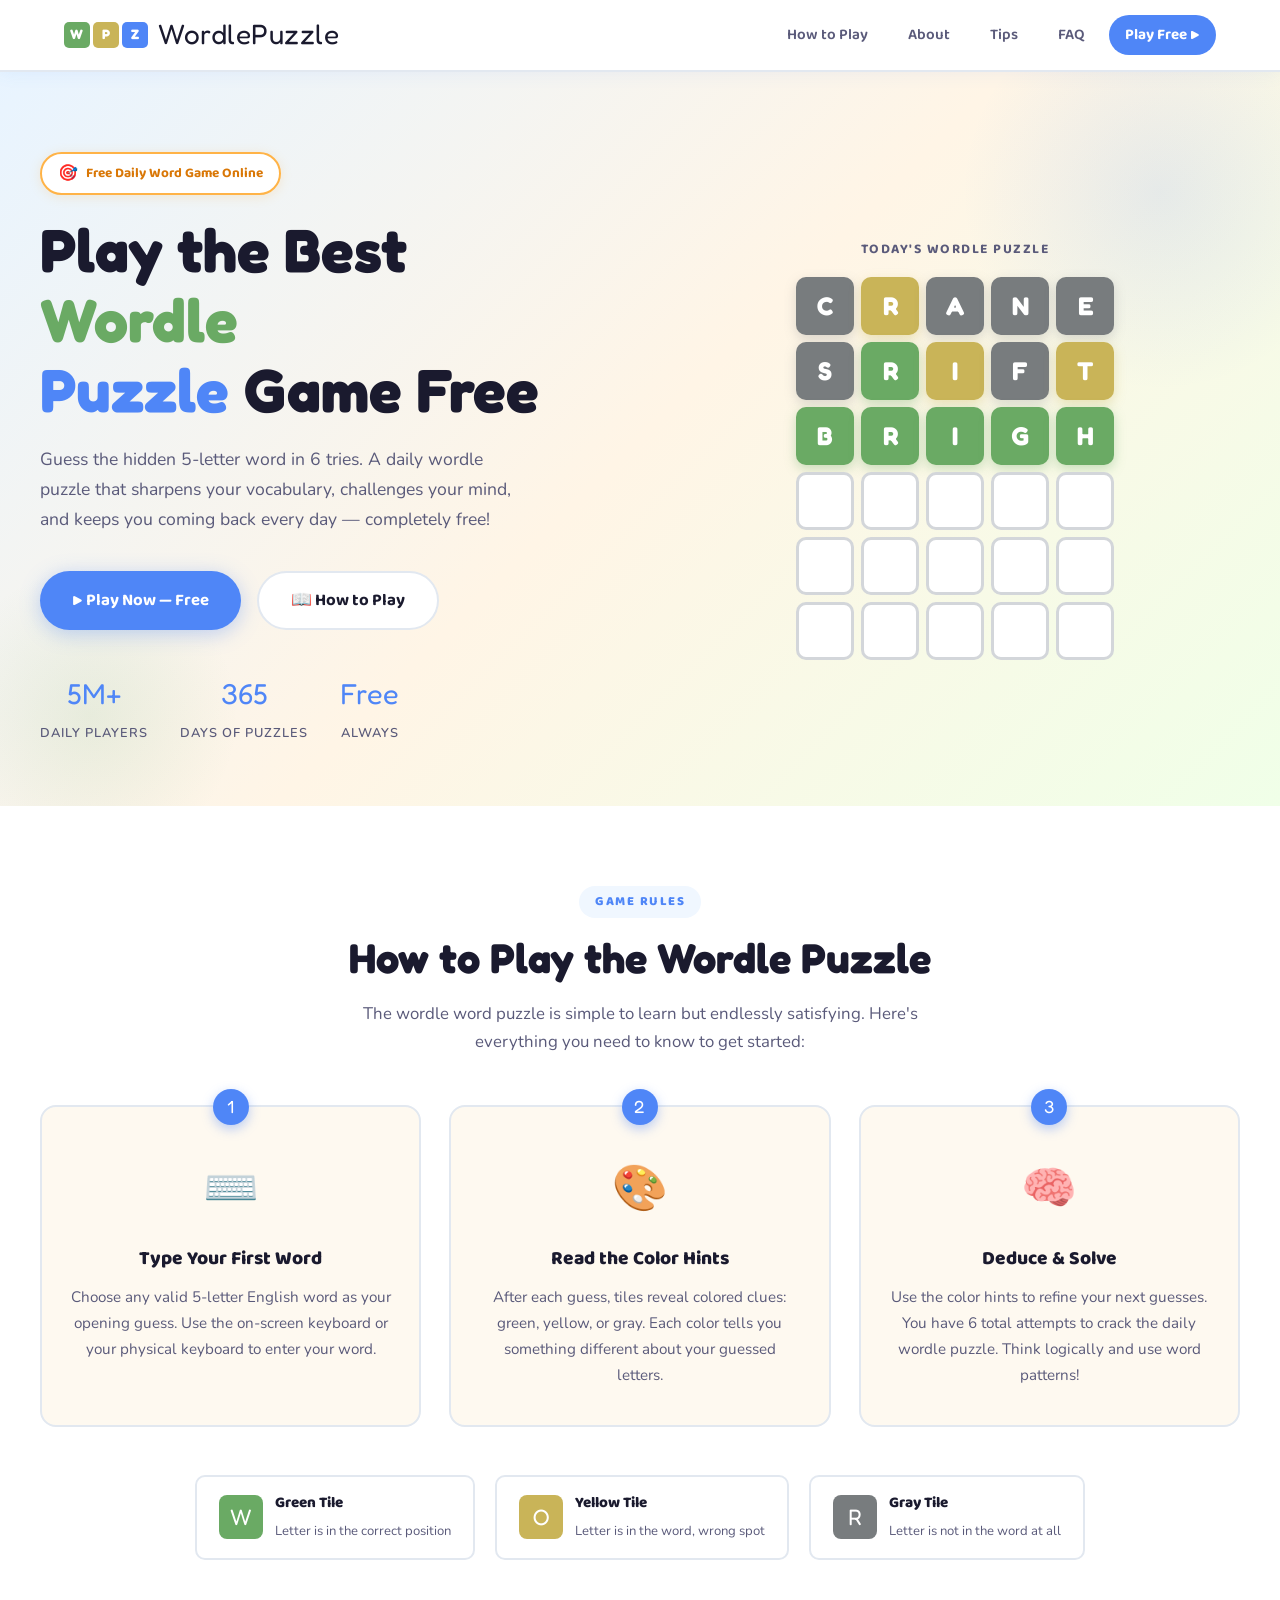
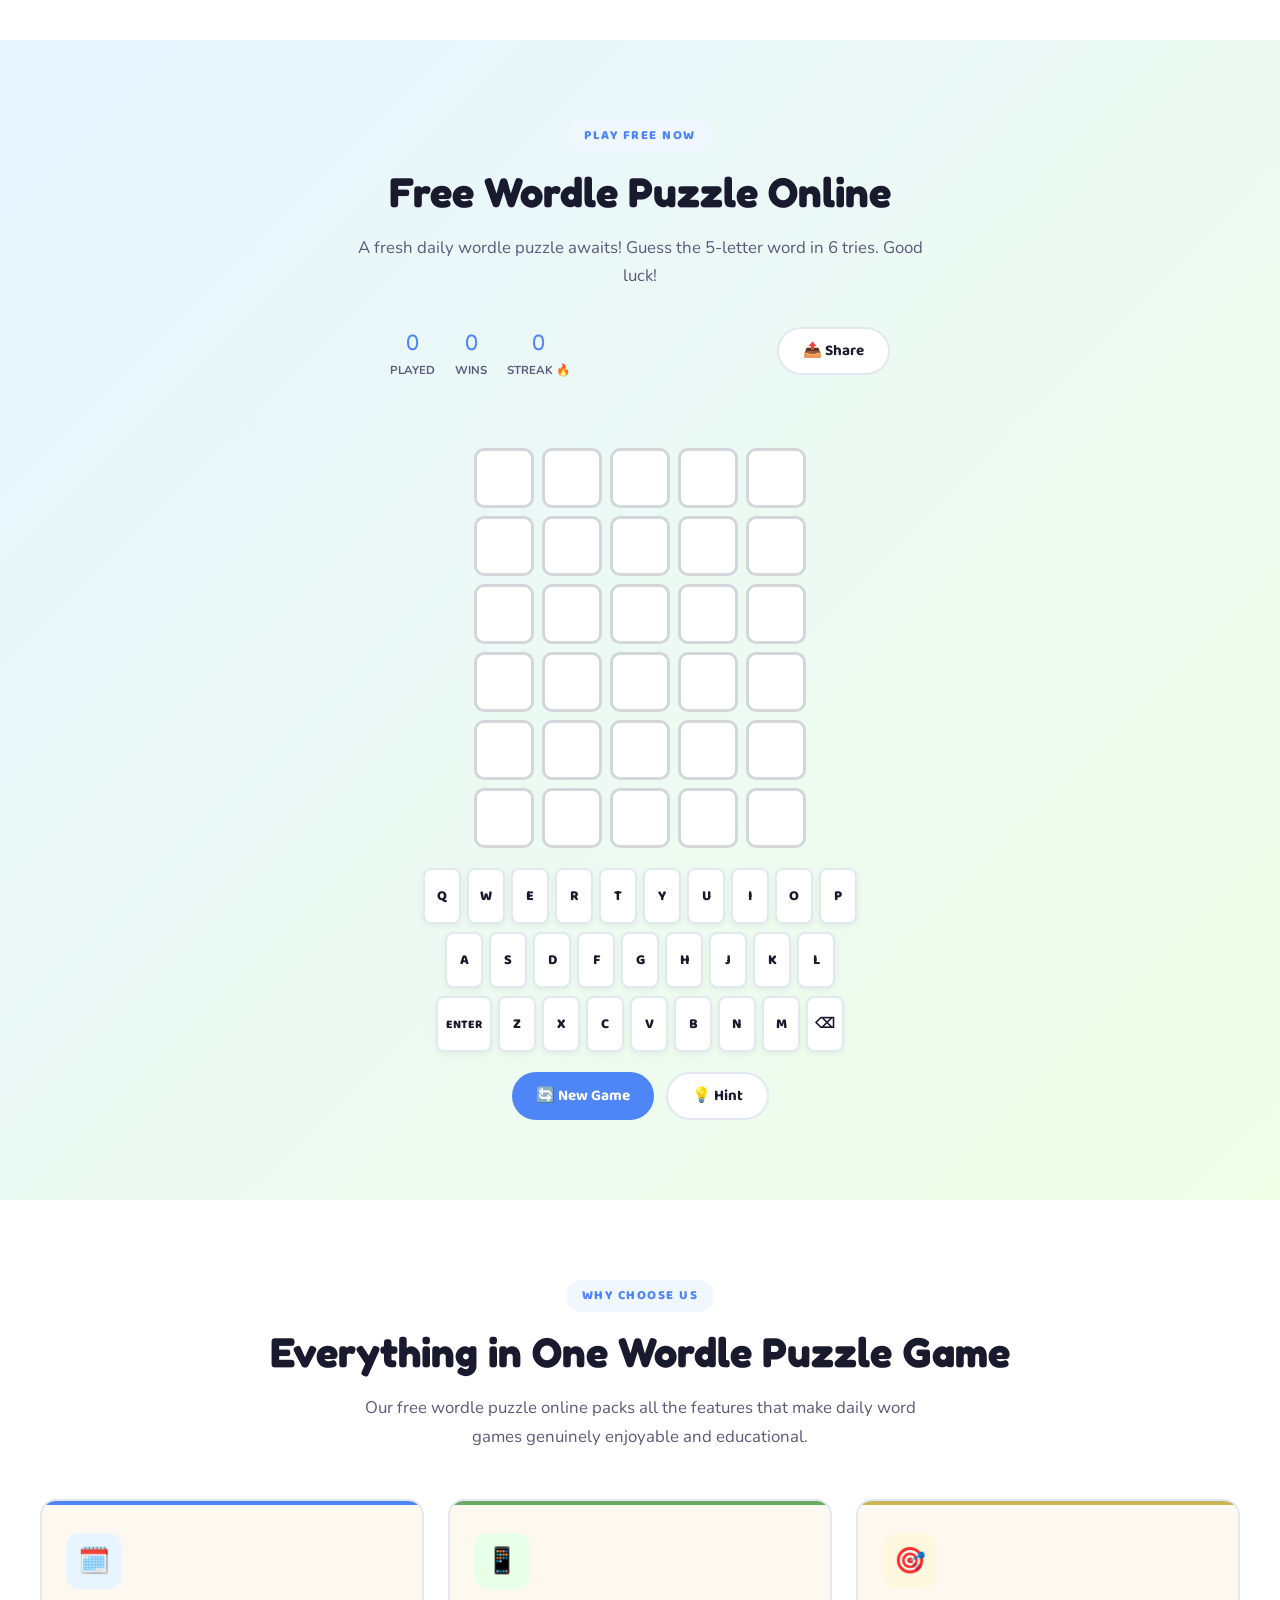
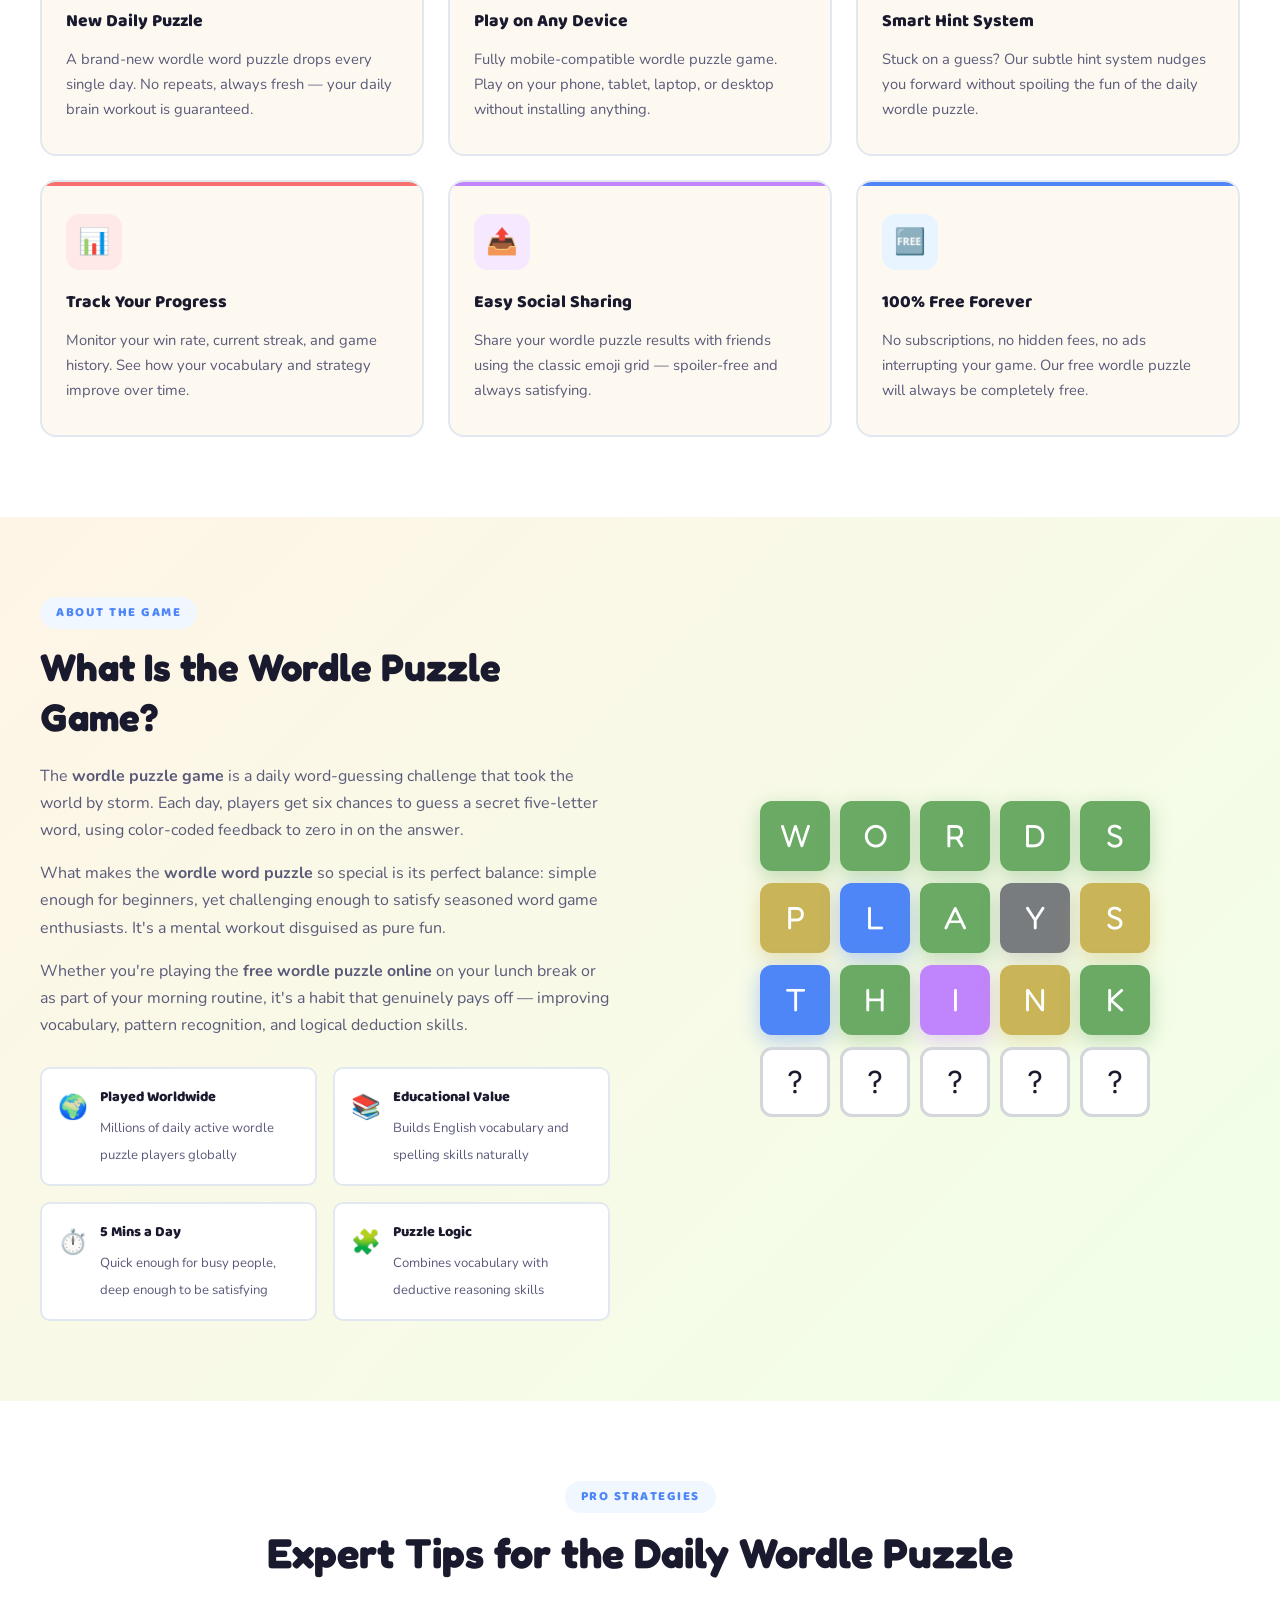
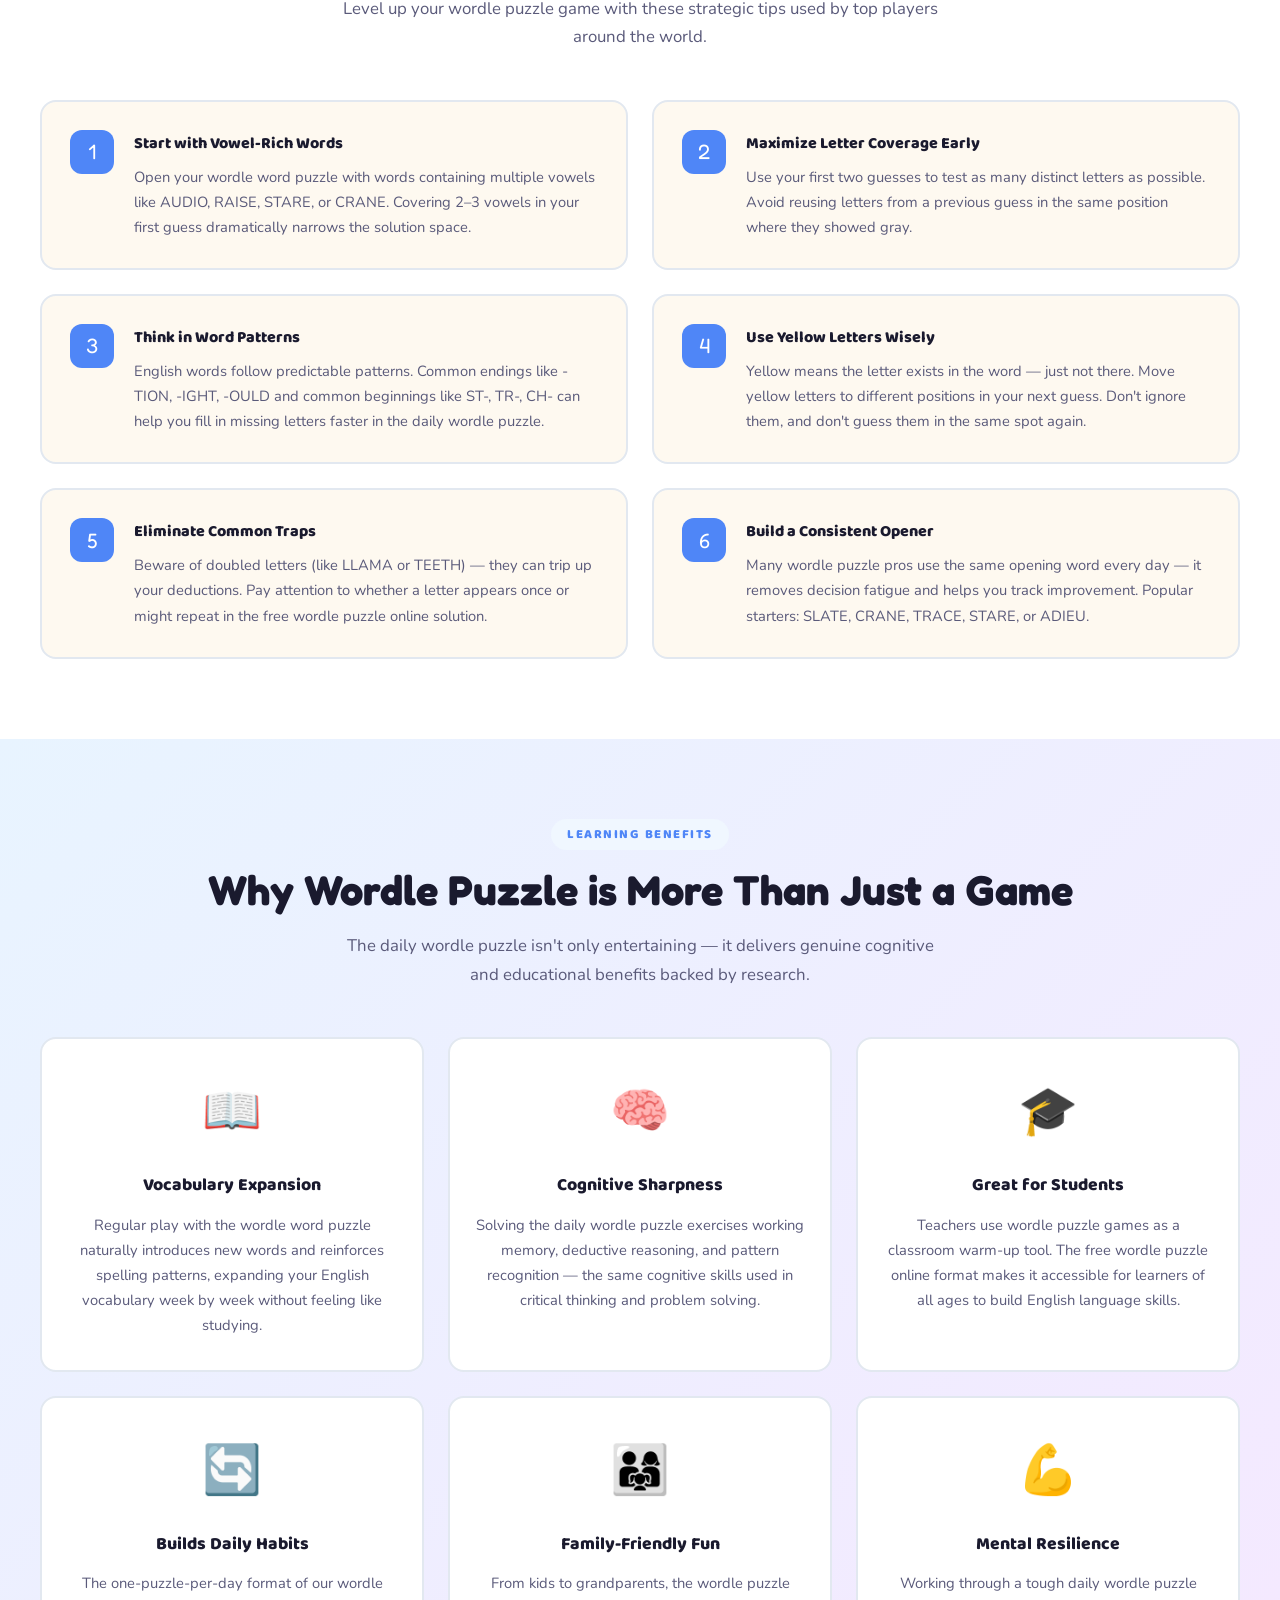
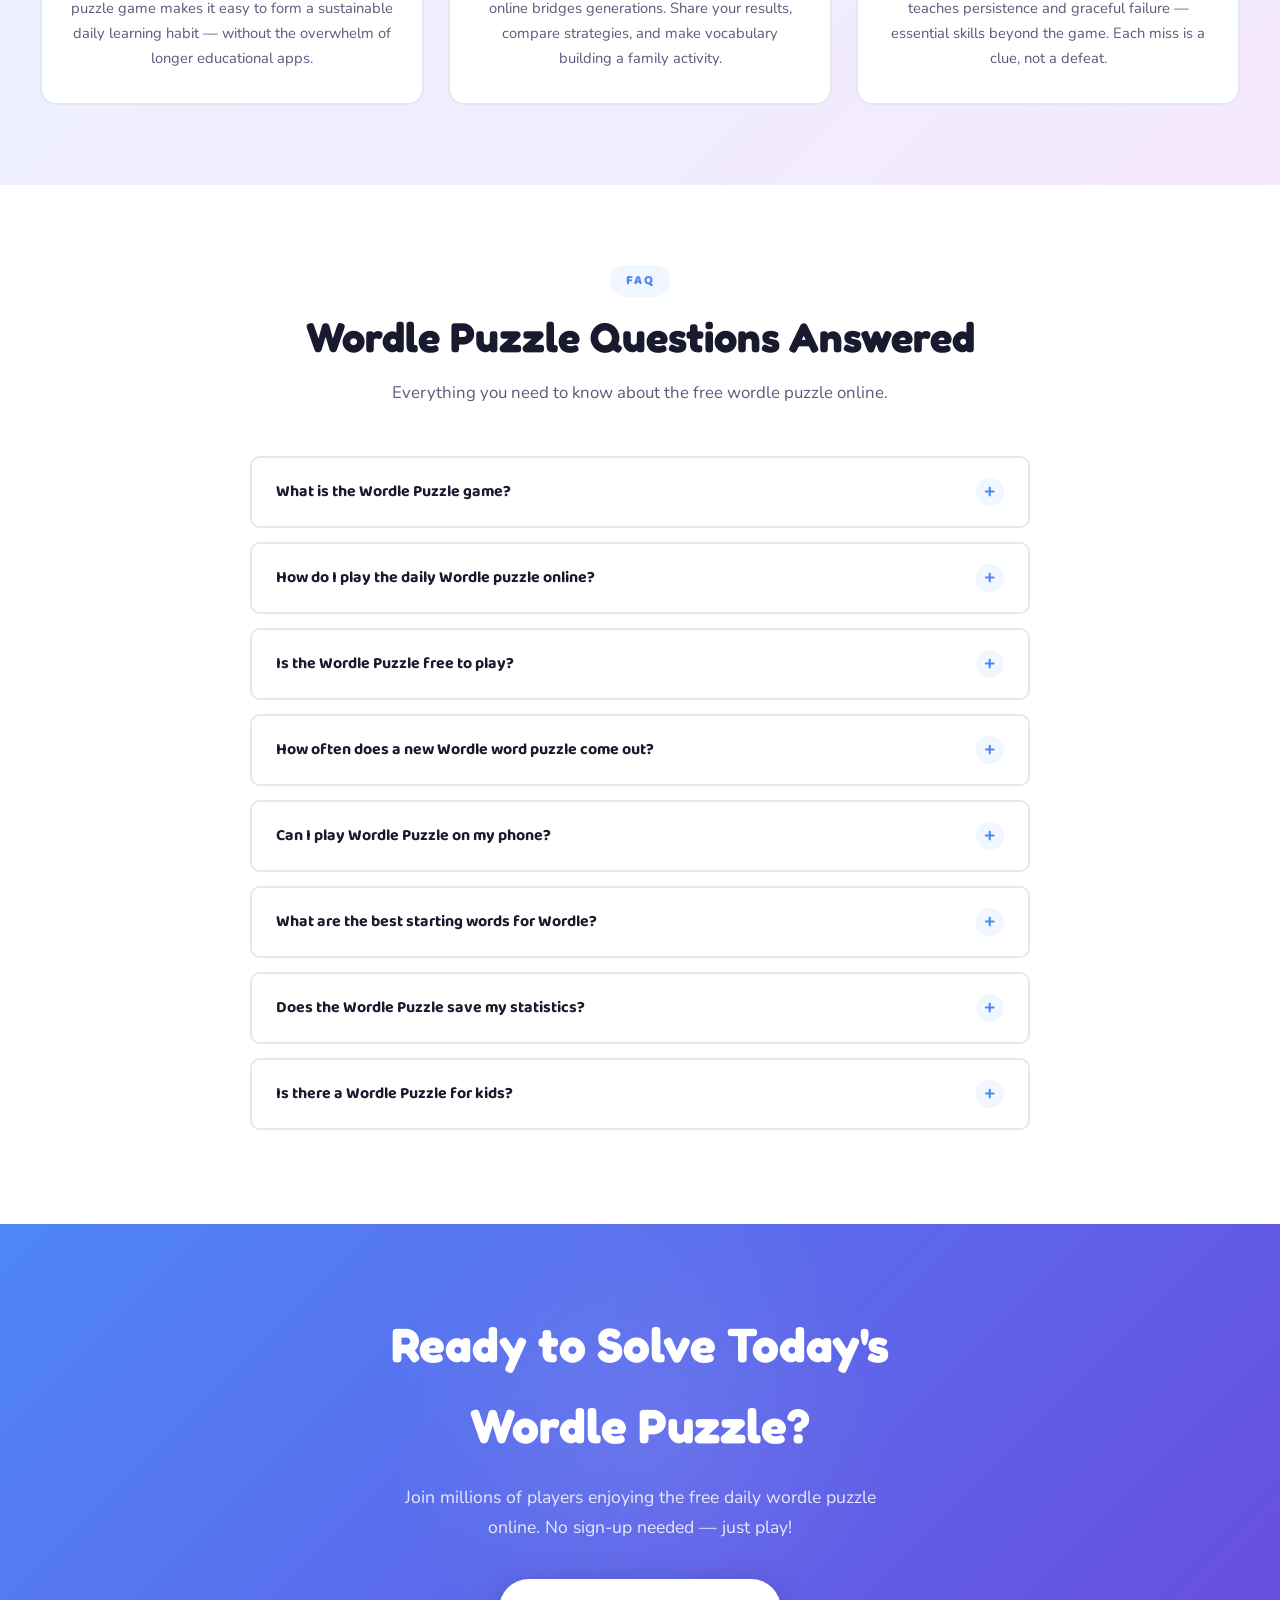
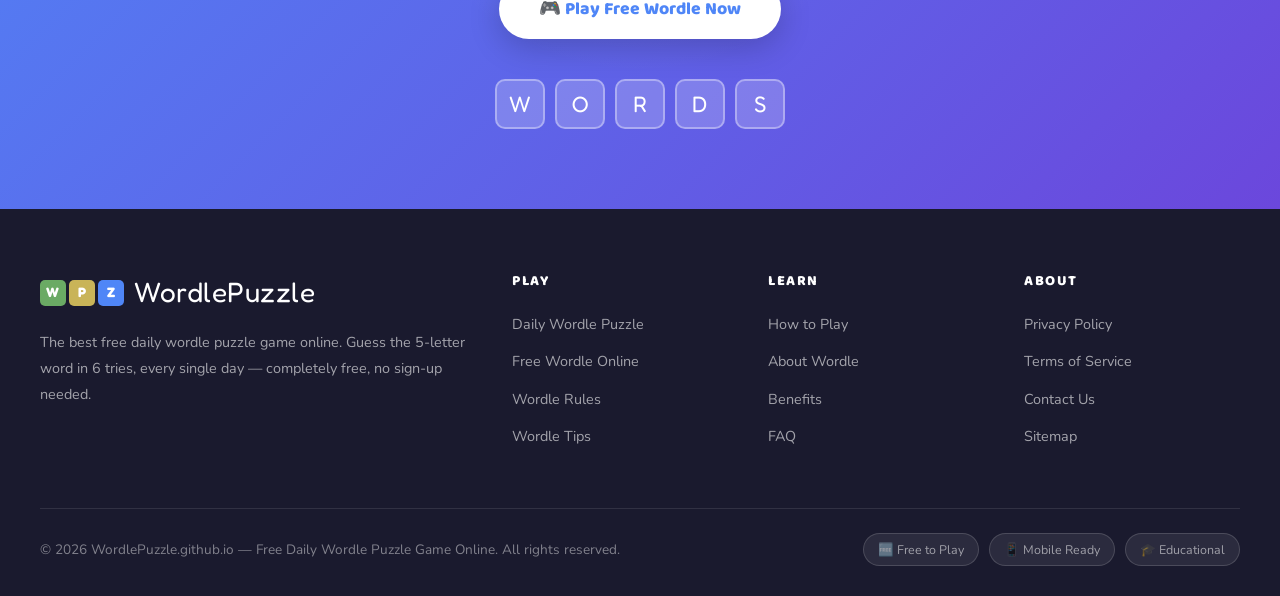
==== index.html @ 222fca56 "Update index.html" ====
<!DOCTYPE html>
<html lang="en">
<head>
  <meta charset="UTF-8" />
  <meta name="viewport" content="width=device-width, initial-scale=1.0" />
  <title>Wordle Puzzle – Free Daily Word Puzzle Game Online</title>
  <meta name="description" content="Play the best free Wordle puzzle online! Guess the 5-letter word in 6 tries. A daily word puzzle game for everyone – fun, educational, and totally free." />
  <meta name="keywords" content="wordle puzzle game, wordle word puzzle, daily wordle puzzle, free wordle puzzle, wordle puzzle online" />
  <meta name="robots" content="index, follow" />
  <meta name="author" content="WordlePuzzle" />
  <link rel="canonical" href="https://wordlepuzzle.github.io/" />

  <!-- Open Graph -->
  <meta property="og:type" content="website" />
  <meta property="og:title" content="Wordle Puzzle – Free Daily Word Puzzle Game Online" />
  <meta property="og:description" content="Play free Wordle puzzle online. Guess the 5-letter word in 6 tries every day!" />
  <meta property="og:url" content="https://wordlepuzzle.github.io/" />
  <meta property="og:site_name" content="WordlePuzzle" />

  <!-- Twitter Card -->
  <meta name="twitter:card" content="summary_large_image" />
  <meta name="twitter:title" content="Wordle Puzzle – Free Daily Word Puzzle Game" />
  <meta name="twitter:description" content="Play the free daily Wordle word puzzle online. Fun, educational, and addictive!" />

  <!-- Schema Markup -->
  <script type="application/ld+json">
  {
    "@context": "https://schema.org",
    "@graph": [
      {
        "@type": "WebSite",
        "@id": "https://wordlepuzzle.github.io/#website",
        "url": "https://wordlepuzzle.github.io/",
        "name": "WordlePuzzle",
        "description": "Free daily Wordle word puzzle game online",
        "potentialAction": {
          "@type": "SearchAction",
          "target": "https://wordlepuzzle.github.io/?s={search_term_string}",
          "query-input": "required name=search_term_string"
        }
      },
      {
        "@type": "Game",
        "@id": "https://wordlepuzzle.github.io/#game",
        "name": "Wordle Puzzle",
        "description": "A free daily word-guessing puzzle game. Guess the 5-letter word in 6 attempts.",
        "url": "https://wordlepuzzle.github.io/",
        "genre": ["Word Game", "Puzzle", "Educational"],
        "playMode": "SinglePlayer",
        "applicationCategory": "Game",
        "operatingSystem": "Any",
        "offers": {
          "@type": "Offer",
          "price": "0",
          "priceCurrency": "USD"
        }
      },
      {
        "@type": "FAQPage",
        "@id": "https://wordlepuzzle.github.io/#faq",
        "mainEntity": [
          {
            "@type": "Question",
            "name": "What is Wordle Puzzle?",
            "acceptedAnswer": {
              "@type": "Answer",
              "text": "Wordle Puzzle is a free daily word game where you guess a 5-letter word in 6 tries, with color-coded hints after each guess."
            }
          },
          {
            "@type": "Question",
            "name": "How do I play Wordle Puzzle?",
            "acceptedAnswer": {
              "@type": "Answer",
              "text": "Type a 5-letter word and press Enter. Green means correct letter and position, yellow means correct letter wrong position, gray means the letter is not in the word."
            }
          },
          {
            "@type": "Question",
            "name": "Is Wordle Puzzle free?",
            "acceptedAnswer": {
              "@type": "Answer",
              "text": "Yes, Wordle Puzzle is completely free to play online, with no downloads or sign-ups required."
            }
          }
        ]
      }
    ]
  }
  </script>

  <!-- Google Fonts -->
  <link rel="preconnect" href="https://fonts.googleapis.com" />
  <link rel="preconnect" href="https://fonts.gstatic.com" crossorigin />
  <link href="https://fonts.googleapis.com/css2?family=Fredoka+One&family=Nunito:wght@400;500;600;700;800&family=Baloo+2:wght@400;600;800&display=swap" rel="stylesheet" />

  <style>
    /* ===== CSS VARIABLES ===== */
    :root {
      --green: #6aaa64;
      --yellow: #c9b458;
      --gray: #787c7e;
      --light-gray: #d3d6da;
      --bg: #fef9f0;
      --surface: #ffffff;
      --surface2: #f0f7ff;
      --surface3: #fff5e6;
      --text: #1a1a2e;
      --text-muted: #5a5a7a;
      --accent1: #4f86f7;
      --accent2: #f76f6f;
      --accent3: #ffb347;
      --accent4: #6aaa64;
      --accent5: #c084fc;
      --border: #e2e8f0;
      --shadow: 0 4px 24px rgba(79,134,247,0.10);
      --shadow-lg: 0 8px 40px rgba(79,134,247,0.15);
      --radius: 16px;
      --radius-sm: 10px;
      --font-display: 'Fredoka One', cursive;
      --font-heading: 'Baloo 2', cursive;
      --font-body: 'Nunito', sans-serif;
    }

    /* ===== RESET ===== */
    *, *::before, *::after { box-sizing: border-box; margin: 0; padding: 0; }
    html { scroll-behavior: smooth; }
    body {
      font-family: var(--font-body);
      background: var(--bg);
      color: var(--text);
      line-height: 1.7;
      overflow-x: hidden;
    }
    img { max-width: 100%; display: block; }
    a { color: inherit; text-decoration: none; }
    ul { list-style: none; }

    /* ===== SCROLLBAR ===== */
    ::-webkit-scrollbar { width: 7px; }
    ::-webkit-scrollbar-track { background: #f0f7ff; }
    ::-webkit-scrollbar-thumb { background: var(--accent1); border-radius: 10px; }

    /* ===== HEADER COMPONENT ===== */
    #site-header {
      position: sticky;
      top: 0;
      z-index: 1000;
      background: rgba(255,255,255,0.95);
      backdrop-filter: blur(12px);
      border-bottom: 2px solid var(--border);
      box-shadow: 0 2px 16px rgba(79,134,247,0.08);
    }
    .header-inner {
      max-width: 1200px;
      margin: 0 auto;
      padding: 0 24px;
      height: 70px;
      display: flex;
      align-items: center;
      justify-content: space-between;
    }
    .logo {
      display: flex;
      align-items: center;
      gap: 10px;
      font-family: var(--font-display);
      font-size: 1.75rem;
      color: var(--text);
      letter-spacing: 0.5px;
    }
    .logo-tiles {
      display: flex;
      gap: 3px;
    }
    .logo-tile {
      width: 26px; height: 26px;
      border-radius: 5px;
      display: flex;
      align-items: center;
      justify-content: center;
      font-family: var(--font-display);
      font-size: 0.85rem;
      color: white;
      font-weight: bold;
    }
    .lt-g { background: var(--green); }
    .lt-y { background: var(--yellow); }
    .lt-b { background: var(--accent1); }

    nav ul {
      display: flex;
      gap: 8px;
      align-items: center;
    }
    nav a {
      font-family: var(--font-heading);
      font-weight: 600;
      font-size: 0.95rem;
      color: var(--text-muted);
      padding: 8px 16px;
      border-radius: 30px;
      transition: all 0.2s;
    }
    nav a:hover { background: var(--surface2); color: var(--accent1); }
    .nav-cta {
      background: var(--accent1) !important;
      color: white !important;
      font-weight: 700 !important;
    }
    .nav-cta:hover { background: #3a6fd8 !important; transform: translateY(-1px); box-shadow: var(--shadow); }

    .hamburger {
      display: none;
      flex-direction: column;
      gap: 5px;
      cursor: pointer;
      padding: 5px;
      background: none;
      border: none;
    }
    .hamburger span {
      display: block; width: 26px; height: 3px;
      background: var(--text);
      border-radius: 3px;
      transition: all 0.3s;
    }

    /* ===== HERO SECTION ===== */
    #hero {
      background: linear-gradient(135deg, #e8f4ff 0%, #fff5e6 50%, #f0ffe8 100%);
      padding: 80px 24px 60px;
      position: relative;
      overflow: hidden;
    }
    #hero::before {
      content: '';
      position: absolute;
      top: -80px; right: -80px;
      width: 400px; height: 400px;
      background: radial-gradient(circle, rgba(79,134,247,0.12) 0%, transparent 70%);
      border-radius: 50%;
    }
    #hero::after {
      content: '';
      position: absolute;
      bottom: -60px; left: -60px;
      width: 300px; height: 300px;
      background: radial-gradient(circle, rgba(106,170,100,0.12) 0%, transparent 70%);
      border-radius: 50%;
    }
    .hero-inner {
      max-width: 1200px;
      margin: 0 auto;
      display: grid;
      grid-template-columns: 1fr 1fr;
      gap: 60px;
      align-items: center;
      position: relative;
      z-index: 1;
    }
    .hero-badge {
      display: inline-flex;
      align-items: center;
      gap: 8px;
      background: white;
      border: 2px solid var(--accent3);
      border-radius: 30px;
      padding: 6px 16px;
      font-family: var(--font-heading);
      font-size: 0.85rem;
      font-weight: 700;
      color: #d97706;
      margin-bottom: 20px;
      box-shadow: 0 2px 12px rgba(255,179,71,0.2);
    }
    .hero-badge::before { content: '🎯'; font-size: 1rem; }
    .hero-title {
      font-family: var(--font-display);
      font-size: clamp(2.4rem, 5vw, 3.8rem);
      line-height: 1.15;
      color: var(--text);
      margin-bottom: 20px;
    }
    .hero-title span.highlight-g { color: var(--green); }
    .hero-title span.highlight-b { color: var(--accent1); }
    .hero-desc {
      font-size: 1.1rem;
      color: var(--text-muted);
      margin-bottom: 36px;
      max-width: 480px;
    }
    .hero-btns {
      display: flex;
      gap: 16px;
      flex-wrap: wrap;
    }
    .btn-primary {
      background: var(--accent1);
      color: white;
      padding: 14px 32px;
      border-radius: 50px;
      font-family: var(--font-heading);
      font-weight: 700;
      font-size: 1.05rem;
      border: none;
      cursor: pointer;
      transition: all 0.25s;
      box-shadow: 0 4px 20px rgba(79,134,247,0.35);
      display: inline-flex;
      align-items: center;
      gap: 8px;
    }
    .btn-primary:hover { transform: translateY(-2px); box-shadow: 0 8px 28px rgba(79,134,247,0.45); background: #3a6fd8; }
    .btn-secondary {
      background: white;
      color: var(--text);
      padding: 14px 32px;
      border-radius: 50px;
      font-family: var(--font-heading);
      font-weight: 700;
      font-size: 1.05rem;
      border: 2px solid var(--border);
      cursor: pointer;
      transition: all 0.25s;
      display: inline-flex;
      align-items: center;
      gap: 8px;
    }
    .btn-secondary:hover { border-color: var(--accent1); color: var(--accent1); transform: translateY(-2px); }

    /* Wordle Preview Grid */
    .hero-game-preview {
      display: flex;
      flex-direction: column;
      align-items: center;
      gap: 8px;
    }
    .preview-label {
      font-family: var(--font-heading);
      font-size: 0.85rem;
      font-weight: 700;
      color: var(--text-muted);
      letter-spacing: 1.5px;
      text-transform: uppercase;
      margin-bottom: 8px;
    }
    .preview-grid {
      display: flex;
      flex-direction: column;
      gap: 7px;
    }
    .preview-row {
      display: flex;
      gap: 7px;
    }
    .preview-cell {
      width: 58px; height: 58px;
      border-radius: 10px;
      display: flex;
      align-items: center;
      justify-content: center;
      font-family: var(--font-display);
      font-size: 1.6rem;
      color: white;
      font-weight: bold;
      transition: transform 0.3s;
    }
    .preview-cell:hover { transform: scale(1.08); }
    .pc-green { background: var(--green); box-shadow: 0 4px 12px rgba(106,170,100,0.35); }
    .pc-yellow { background: var(--yellow); box-shadow: 0 4px 12px rgba(201,180,88,0.35); }
    .pc-gray { background: var(--gray); box-shadow: 0 4px 12px rgba(120,124,126,0.25); }
    .pc-empty { background: white; border: 3px solid var(--light-gray); color: var(--text); }
    .pc-blue { background: var(--accent1); box-shadow: 0 4px 12px rgba(79,134,247,0.35); }

    /* Hero stats */
    .hero-stats {
      display: flex;
      gap: 32px;
      margin-top: 40px;
    }
    .stat-item { text-align: center; }
    .stat-num {
      font-family: var(--font-display);
      font-size: 1.8rem;
      color: var(--accent1);
      display: block;
    }
    .stat-label {
      font-size: 0.8rem;
      color: var(--text-muted);
      font-weight: 600;
      text-transform: uppercase;
      letter-spacing: 1px;
    }

    /* ===== SECTION COMMONS ===== */
    section { padding: 80px 24px; }
    .section-inner { max-width: 1200px; margin: 0 auto; }
    .section-tag {
      display: inline-block;
      background: var(--surface2);
      color: var(--accent1);
      border-radius: 30px;
      padding: 5px 16px;
      font-family: var(--font-heading);
      font-size: 0.8rem;
      font-weight: 800;
      text-transform: uppercase;
      letter-spacing: 1.5px;
      margin-bottom: 14px;
    }
    .section-title {
      font-family: var(--font-display);
      font-size: clamp(1.8rem, 3.5vw, 2.6rem);
      color: var(--text);
      margin-bottom: 16px;
      line-height: 1.25;
    }
    .section-desc {
      font-size: 1.05rem;
      color: var(--text-muted);
      max-width: 600px;
      margin-bottom: 48px;
    }
    .text-center { text-align: center; }
    .text-center .section-desc { margin-left: auto; margin-right: auto; }

    /* ===== HOW TO PLAY SECTION ===== */
    #how-to-play { background: var(--surface); }
    .steps-grid {
      display: grid;
      grid-template-columns: repeat(3, 1fr);
      gap: 28px;
      margin-top: 48px;
    }
    .step-card {
      background: var(--bg);
      border: 2px solid var(--border);
      border-radius: var(--radius);
      padding: 36px 28px;
      text-align: center;
      position: relative;
      transition: all 0.3s;
    }
    .step-card:hover {
      transform: translateY(-6px);
      border-color: var(--accent1);
      box-shadow: var(--shadow-lg);
    }
    .step-number {
      position: absolute;
      top: -18px;
      left: 50%;
      transform: translateX(-50%);
      width: 36px; height: 36px;
      background: var(--accent1);
      color: white;
      border-radius: 50%;
      font-family: var(--font-display);
      font-size: 1.1rem;
      display: flex;
      align-items: center;
      justify-content: center;
      box-shadow: 0 4px 12px rgba(79,134,247,0.4);
    }
    .step-icon { font-size: 2.8rem; margin-bottom: 16px; margin-top: 8px; }
    .step-title {
      font-family: var(--font-heading);
      font-size: 1.2rem;
      font-weight: 800;
      color: var(--text);
      margin-bottom: 10px;
    }
    .step-desc { font-size: 0.95rem; color: var(--text-muted); }

    /* Color legend */
    .color-legend {
      display: flex;
      gap: 20px;
      justify-content: center;
      flex-wrap: wrap;
      margin-top: 48px;
    }
    .legend-item {
      display: flex;
      align-items: center;
      gap: 12px;
      background: white;
      border: 2px solid var(--border);
      border-radius: var(--radius-sm);
      padding: 14px 22px;
      transition: transform 0.2s;
    }
    .legend-item:hover { transform: scale(1.03); }
    .legend-tile {
      width: 44px; height: 44px;
      border-radius: 8px;
      display: flex;
      align-items: center;
      justify-content: center;
      font-family: var(--font-display);
      font-size: 1.4rem;
      color: white;
    }
    .legend-text strong {
      display: block;
      font-family: var(--font-heading);
      font-weight: 800;
      font-size: 0.95rem;
      color: var(--text);
    }
    .legend-text span { font-size: 0.82rem; color: var(--text-muted); }

    /* ===== LIVE GAME SECTION ===== */
    #play-game {
      background: linear-gradient(135deg, #e8f4ff 0%, #f0ffe8 100%);
    }
    .game-container {
      max-width: 500px;
      margin: 0 auto;
    }
    .game-header {
      display: flex;
      justify-content: space-between;
      align-items: center;
      margin-bottom: 24px;
    }
    .game-info {
      display: flex;
      gap: 20px;
    }
    .game-stat {
      text-align: center;
    }
    .game-stat-num {
      font-family: var(--font-display);
      font-size: 1.4rem;
      color: var(--accent1);
    }
    .game-stat-label {
      font-size: 0.72rem;
      color: var(--text-muted);
      font-weight: 700;
      text-transform: uppercase;
    }
    .game-board {
      display: flex;
      flex-direction: column;
      gap: 8px;
      margin-bottom: 20px;
    }
    .game-row {
      display: flex;
      gap: 8px;
      justify-content: center;
    }
    .game-tile {
      width: 60px; height: 60px;
      border: 3px solid var(--light-gray);
      border-radius: 10px;
      display: flex;
      align-items: center;
      justify-content: center;
      font-family: var(--font-display);
      font-size: 1.7rem;
      color: var(--text);
      background: white;
      transition: all 0.15s;
      text-transform: uppercase;
    }
    .game-tile.filled { border-color: #aaa; animation: pop 0.1s ease; }
    .game-tile.correct { background: var(--green); border-color: var(--green); color: white; animation: flipIn 0.5s ease forwards; }
    .game-tile.present { background: var(--yellow); border-color: var(--yellow); color: white; animation: flipIn 0.5s ease forwards; }
    .game-tile.absent { background: var(--gray); border-color: var(--gray); color: white; animation: flipIn 0.5s ease forwards; }
    .game-tile.shake { animation: shake 0.4s ease; }

    @keyframes pop {
      0% { transform: scale(1); }
      50% { transform: scale(1.12); }
      100% { transform: scale(1); }
    }
    @keyframes flipIn {
      0% { transform: rotateX(0deg); }
      50% { transform: rotateX(-90deg); }
      100% { transform: rotateX(0deg); }
    }
    @keyframes shake {
      0%,100% { transform: translateX(0); }
      20% { transform: translateX(-6px); }
      40% { transform: translateX(6px); }
      60% { transform: translateX(-4px); }
      80% { transform: translateX(4px); }
    }
    @keyframes bounce {
      0%,100% { transform: translateY(0); }
      50% { transform: translateY(-8px); }
    }

    .game-message {
      min-height: 36px;
      text-align: center;
      font-family: var(--font-heading);
      font-size: 0.95rem;
      font-weight: 700;
      color: var(--accent1);
      margin-bottom: 8px;
    }

    /* Keyboard */
    .keyboard {
      display: flex;
      flex-direction: column;
      gap: 8px;
      align-items: center;
    }
    .keyboard-row {
      display: flex;
      gap: 6px;
    }
    .key {
      min-width: 38px;
      height: 56px;
      padding: 0 6px;
      border-radius: 8px;
      background: white;
      border: 2px solid var(--border);
      font-family: var(--font-heading);
      font-size: 0.88rem;
      font-weight: 800;
      color: var(--text);
      cursor: pointer;
      transition: all 0.15s;
      display: flex;
      align-items: center;
      justify-content: center;
      text-transform: uppercase;
      box-shadow: 0 2px 6px rgba(0,0,0,0.06);
      user-select: none;
    }
    .key:hover { background: var(--surface2); transform: translateY(-2px); }
    .key:active { transform: translateY(0); }
    .key.wide { min-width: 56px; font-size: 0.75rem; }
    .key.correct { background: var(--green); border-color: var(--green); color: white; }
    .key.present { background: var(--yellow); border-color: var(--yellow); color: white; }
    .key.absent { background: var(--light-gray); border-color: var(--light-gray); color: var(--text-muted); }

    .game-actions {
      display: flex;
      gap: 12px;
      justify-content: center;
      margin-top: 20px;
    }
    .btn-game {
      background: var(--accent1);
      color: white;
      border: none;
      border-radius: 30px;
      padding: 10px 24px;
      font-family: var(--font-heading);
      font-weight: 700;
      font-size: 0.95rem;
      cursor: pointer;
      transition: all 0.2s;
      display: flex;
      align-items: center;
      gap: 7px;
    }
    .btn-game:hover { background: #3a6fd8; transform: translateY(-1px); }
    .btn-game.outline {
      background: white;
      color: var(--text);
      border: 2px solid var(--border);
    }
    .btn-game.outline:hover { border-color: var(--accent1); color: var(--accent1); }

    /* ===== FEATURES SECTION ===== */
    #features { background: var(--surface); }
    .features-grid {
      display: grid;
      grid-template-columns: repeat(3, 1fr);
      gap: 24px;
    }
    .feature-card {
      background: var(--bg);
      border: 2px solid var(--border);
      border-radius: var(--radius);
      padding: 32px 24px;
      transition: all 0.3s;
      position: relative;
      overflow: hidden;
    }
    .feature-card::before {
      content: '';
      position: absolute;
      top: 0; left: 0; right: 0;
      height: 4px;
      background: var(--card-accent, var(--accent1));
      border-radius: var(--radius) var(--radius) 0 0;
    }
    .feature-card:hover { transform: translateY(-5px); box-shadow: var(--shadow-lg); }
    .feature-icon {
      width: 56px; height: 56px;
      border-radius: 14px;
      display: flex;
      align-items: center;
      justify-content: center;
      font-size: 1.6rem;
      margin-bottom: 18px;
      background: var(--icon-bg, #e8f4ff);
    }
    .feature-title {
      font-family: var(--font-heading);
      font-size: 1.1rem;
      font-weight: 800;
      color: var(--text);
      margin-bottom: 10px;
    }
    .feature-desc { font-size: 0.92rem; color: var(--text-muted); }

    /* ===== ABOUT WORDLE SECTION ===== */
    #about-wordle {
      background: linear-gradient(135deg, #fff5e6 0%, #f0ffe8 100%);
    }
    .about-grid {
      display: grid;
      grid-template-columns: 1fr 1fr;
      gap: 60px;
      align-items: center;
    }
    .about-text h2 {
      font-family: var(--font-display);
      font-size: clamp(1.7rem, 3vw, 2.4rem);
      color: var(--text);
      margin-bottom: 20px;
      line-height: 1.3;
    }
    .about-text p {
      font-size: 1rem;
      color: var(--text-muted);
      margin-bottom: 16px;
    }
    .about-highlights {
      display: grid;
      grid-template-columns: 1fr 1fr;
      gap: 16px;
      margin-top: 28px;
    }
    .highlight-item {
      display: flex;
      align-items: flex-start;
      gap: 12px;
      background: white;
      border-radius: var(--radius-sm);
      padding: 16px;
      border: 2px solid var(--border);
    }
    .highlight-icon {
      font-size: 1.5rem;
      flex-shrink: 0;
      margin-top: 2px;
    }
    .highlight-text strong {
      display: block;
      font-family: var(--font-heading);
      font-weight: 800;
      font-size: 0.9rem;
      color: var(--text);
      margin-bottom: 4px;
    }
    .highlight-text span { font-size: 0.82rem; color: var(--text-muted); }

    .about-visual {
      display: flex;
      flex-direction: column;
      align-items: center;
      gap: 12px;
    }
    .big-tile-row { display: flex; gap: 10px; }
    .big-tile {
      width: 70px; height: 70px;
      border-radius: 12px;
      display: flex;
      align-items: center;
      justify-content: center;
      font-family: var(--font-display);
      font-size: 2rem;
      color: white;
    }
    .bt-g { background: var(--green); box-shadow: 0 6px 20px rgba(106,170,100,0.4); }
    .bt-y { background: var(--yellow); box-shadow: 0 6px 20px rgba(201,180,88,0.4); }
    .bt-gr { background: var(--gray); box-shadow: 0 6px 20px rgba(120,124,126,0.3); }
    .bt-b { background: var(--accent1); box-shadow: 0 6px 20px rgba(79,134,247,0.4); }
    .bt-p { background: var(--accent5); box-shadow: 0 6px 20px rgba(192,132,252,0.4); }
    .bt-e { background: white; border: 3px solid var(--light-gray); color: var(--text); }

    /* ===== WORD TIPS SECTION ===== */
    #tips { background: var(--surface); }
    .tips-grid {
      display: grid;
      grid-template-columns: repeat(2, 1fr);
      gap: 24px;
    }
    .tip-card {
      display: flex;
      gap: 20px;
      background: var(--bg);
      border: 2px solid var(--border);
      border-radius: var(--radius);
      padding: 28px;
      transition: all 0.3s;
      align-items: flex-start;
    }
    .tip-card:hover { border-color: var(--accent1); box-shadow: var(--shadow); }
    .tip-num {
      flex-shrink: 0;
      width: 44px; height: 44px;
      border-radius: 12px;
      background: var(--accent1);
      color: white;
      font-family: var(--font-display);
      font-size: 1.3rem;
      display: flex;
      align-items: center;
      justify-content: center;
    }
    .tip-body h4 {
      font-family: var(--font-heading);
      font-weight: 800;
      font-size: 1rem;
      color: var(--text);
      margin-bottom: 8px;
    }
    .tip-body p { font-size: 0.92rem; color: var(--text-muted); }

    /* ===== EDUCATIONAL SECTION ===== */
    #educational {
      background: linear-gradient(135deg, #e8f4ff 0%, #f5e8ff 100%);
    }
    .edu-grid {
      display: grid;
      grid-template-columns: repeat(3, 1fr);
      gap: 24px;
    }
    .edu-card {
      background: white;
      border-radius: var(--radius);
      padding: 32px 24px;
      text-align: center;
      border: 2px solid var(--border);
      transition: all 0.3s;
    }
    .edu-card:hover { transform: translateY(-5px); box-shadow: var(--shadow-lg); }
    .edu-icon {
      font-size: 3rem;
      margin-bottom: 18px;
    }
    .edu-title {
      font-family: var(--font-heading);
      font-size: 1.1rem;
      font-weight: 800;
      color: var(--text);
      margin-bottom: 12px;
    }
    .edu-desc { font-size: 0.92rem; color: var(--text-muted); line-height: 1.7; }

    /* ===== FAQ SECTION ===== */
    #faq { background: var(--surface); }
    .faq-grid {
      max-width: 780px;
      margin: 0 auto;
    }
    .faq-item {
      border: 2px solid var(--border);
      border-radius: var(--radius-sm);
      margin-bottom: 14px;
      overflow: hidden;
      transition: border-color 0.2s;
    }
    .faq-item.open { border-color: var(--accent1); }
    .faq-question {
      padding: 20px 24px;
      display: flex;
      justify-content: space-between;
      align-items: center;
      cursor: pointer;
      background: white;
      transition: background 0.2s;
    }
    .faq-question:hover { background: var(--surface2); }
    .faq-q-text {
      font-family: var(--font-heading);
      font-weight: 700;
      font-size: 1rem;
      color: var(--text);
    }
    .faq-icon {
      width: 28px; height: 28px;
      background: var(--surface2);
      border-radius: 50%;
      display: flex;
      align-items: center;
      justify-content: center;
      color: var(--accent1);
      font-size: 1.2rem;
      font-weight: 800;
      flex-shrink: 0;
      transition: transform 0.3s, background 0.2s;
    }
    .faq-item.open .faq-icon { transform: rotate(45deg); background: var(--accent1); color: white; }
    .faq-answer {
      max-height: 0;
      overflow: hidden;
      transition: max-height 0.35s ease, padding 0.35s;
      background: var(--bg);
      padding: 0 24px;
      font-size: 0.95rem;
      color: var(--text-muted);
      line-height: 1.8;
    }
    .faq-item.open .faq-answer {
      max-height: 300px;
      padding: 16px 24px 20px;
    }

    /* ===== CTA SECTION ===== */
    #cta {
      background: linear-gradient(135deg, var(--accent1) 0%, #6b47dc 100%);
      padding: 80px 24px;
      text-align: center;
      position: relative;
      overflow: hidden;
    }
    #cta::before {
      content: '';
      position: absolute;
      top: -100px; left: 50%;
      transform: translateX(-50%);
      width: 600px; height: 600px;
      background: radial-gradient(circle, rgba(255,255,255,0.08) 0%, transparent 60%);
      border-radius: 50%;
    }
    .cta-title {
      font-family: var(--font-display);
      font-size: clamp(2rem, 4vw, 3rem);
      color: white;
      margin-bottom: 16px;
      position: relative;
      z-index: 1;
    }
    .cta-desc {
      font-size: 1.1rem;
      color: rgba(255,255,255,0.85);
      margin-bottom: 36px;
      max-width: 500px;
      margin-left: auto;
      margin-right: auto;
      position: relative;
      z-index: 1;
    }
    .btn-cta {
      background: white;
      color: var(--accent1);
      padding: 16px 40px;
      border-radius: 50px;
      font-family: var(--font-heading);
      font-weight: 800;
      font-size: 1.1rem;
      border: none;
      cursor: pointer;
      transition: all 0.25s;
      display: inline-flex;
      align-items: center;
      gap: 10px;
      position: relative;
      z-index: 1;
      box-shadow: 0 8px 32px rgba(0,0,0,0.2);
    }
    .btn-cta:hover { transform: translateY(-3px); box-shadow: 0 12px 40px rgba(0,0,0,0.28); }
    .cta-tiles {
      display: flex;
      justify-content: center;
      gap: 10px;
      margin-top: 40px;
      position: relative;
      z-index: 1;
    }
    .cta-tile {
      width: 50px; height: 50px;
      border-radius: 10px;
      background: rgba(255,255,255,0.2);
      border: 2px solid rgba(255,255,255,0.35);
      display: flex;
      align-items: center;
      justify-content: center;
      font-family: var(--font-display);
      font-size: 1.4rem;
      color: white;
      animation: bounce 1.5s infinite;
    }
    .cta-tile:nth-child(2) { animation-delay: 0.15s; }
    .cta-tile:nth-child(3) { animation-delay: 0.3s; }
    .cta-tile:nth-child(4) { animation-delay: 0.45s; }
    .cta-tile:nth-child(5) { animation-delay: 0.6s; }

    /* ===== FOOTER ===== */
    #site-footer {
      background: #1a1a2e;
      color: rgba(255,255,255,0.75);
      padding: 60px 24px 30px;
    }
    .footer-inner {
      max-width: 1200px;
      margin: 0 auto;
    }
    .footer-grid {
      display: grid;
      grid-template-columns: 2fr 1fr 1fr 1fr;
      gap: 40px;
      margin-bottom: 48px;
    }
    .footer-brand .logo {
      color: white;
      margin-bottom: 14px;
    }
    .footer-brand p {
      font-size: 0.9rem;
      line-height: 1.8;
      color: rgba(255,255,255,0.6);
    }
    .footer-col h4 {
      font-family: var(--font-heading);
      font-size: 0.9rem;
      font-weight: 800;
      color: white;
      text-transform: uppercase;
      letter-spacing: 1.5px;
      margin-bottom: 18px;
    }
    .footer-col ul li { margin-bottom: 10px; }
    .footer-col ul li a {
      font-size: 0.9rem;
      color: rgba(255,255,255,0.6);
      transition: color 0.2s;
    }
    .footer-col ul li a:hover { color: var(--accent3); }
    .footer-bottom {
      border-top: 1px solid rgba(255,255,255,0.1);
      padding-top: 24px;
      display: flex;
      justify-content: space-between;
      align-items: center;
      flex-wrap: wrap;
      gap: 14px;
    }
    .footer-bottom p { font-size: 0.85rem; color: rgba(255,255,255,0.45); }
    .footer-badges {
      display: flex;
      gap: 10px;
    }
    .footer-badge {
      background: rgba(255,255,255,0.08);
      border: 1px solid rgba(255,255,255,0.15);
      border-radius: 20px;
      padding: 5px 14px;
      font-size: 0.78rem;
      color: rgba(255,255,255,0.55);
    }

    /* ===== MOBILE NAV ===== */
    @media (max-width: 768px) {
      .hamburger { display: flex; }
      nav { display: none; }
      nav.open {
        display: block;
        position: absolute;
        top: 70px; left: 0; right: 0;
        background: white;
        border-bottom: 2px solid var(--border);
        padding: 16px 24px;
        z-index: 999;
      }
      nav.open ul { flex-direction: column; gap: 4px; }
      nav.open a { display: block; width: 100%; }
      #site-header { position: sticky; }

      .hero-inner { grid-template-columns: 1fr; }
      .hero-game-preview { display: none; }
      .hero-stats { gap: 20px; }
      .steps-grid { grid-template-columns: 1fr; }
      .features-grid { grid-template-columns: 1fr; }
      .about-grid { grid-template-columns: 1fr; }
      .about-visual { display: none; }
      .tips-grid { grid-template-columns: 1fr; }
      .edu-grid { grid-template-columns: 1fr; }
      .footer-grid { grid-template-columns: 1fr 1fr; }
      .preview-cell { width: 46px; height: 46px; font-size: 1.3rem; }
      .game-tile { width: 50px; height: 50px; font-size: 1.4rem; }
      .key { min-width: 32px; height: 48px; font-size: 0.8rem; }
      .key.wide { min-width: 46px; }
    }

    /* ===== FLOATING CONFETTI / ENTRANCE ANIMATION ===== */
    .fade-in-up {
      opacity: 0;
      transform: translateY(30px);
      transition: opacity 0.6s ease, transform 0.6s ease;
    }
    .fade-in-up.visible { opacity: 1; transform: translateY(0); }
    .fade-delay-1 { transition-delay: 0.1s; }
    .fade-delay-2 { transition-delay: 0.2s; }
    .fade-delay-3 { transition-delay: 0.3s; }
    .fade-delay-4 { transition-delay: 0.4s; }

    /* Confetti burst on win */
    .confetti-container {
      position: fixed;
      top: 0; left: 0;
      width: 100%; height: 100%;
      pointer-events: none;
      z-index: 9999;
      overflow: hidden;
    }
    .confetti-piece {
      position: absolute;
      width: 10px; height: 10px;
      border-radius: 2px;
      animation: confettiFall 2.5s ease forwards;
    }
    @keyframes confettiFall {
      0% { transform: translateY(-20px) rotate(0deg); opacity: 1; }
      100% { transform: translateY(100vh) rotate(720deg); opacity: 0; }
    }
  </style>
</head>
<body>

<!-- ===== HEADER COMPONENT ===== -->
<header id="site-header"></header>

<!-- ===== CONFETTI CONTAINER ===== -->
<div class="confetti-container" id="confetti-container"></div>

<!-- ===== HERO ===== -->
<section id="hero" aria-label="Hero">
  <div class="hero-inner">
    <div class="hero-content">
      <div class="hero-badge">Free Daily Word Game Online</div>
      <h1 class="hero-title">
        Play the Best <span class="highlight-g">Wordle</span><br>
        <span class="highlight-b">Puzzle</span> Game Free
      </h1>
      <p class="hero-desc">
        Guess the hidden 5-letter word in 6 tries. A daily wordle puzzle that sharpens your vocabulary, challenges your mind, and keeps you coming back every day — completely free!
      </p>
      <div class="hero-btns">
        <button class="btn-primary" onclick="document.getElementById('play-game').scrollIntoView({behavior:'smooth'})">▶ Play Now — Free</button>
        <button class="btn-secondary" onclick="document.getElementById('how-to-play').scrollIntoView({behavior:'smooth'})">📖 How to Play</button>
      </div>
      <div class="hero-stats">
        <div class="stat-item">
          <span class="stat-num">5M+</span>
          <span class="stat-label">Daily Players</span>
        </div>
        <div class="stat-item">
          <span class="stat-num">365</span>
          <span class="stat-label">Days of Puzzles</span>
        </div>
        <div class="stat-item">
          <span class="stat-num">Free</span>
          <span class="stat-label">Always</span>
        </div>
      </div>
    </div>
    <div class="hero-game-preview fade-in-up fade-delay-2">
      <div class="preview-label">Today's Wordle Puzzle</div>
      <div class="preview-grid">
        <div class="preview-row">
          <div class="preview-cell pc-gray">C</div>
          <div class="preview-cell pc-yellow">R</div>
          <div class="preview-cell pc-gray">A</div>
          <div class="preview-cell pc-gray">N</div>
          <div class="preview-cell pc-gray">E</div>
        </div>
        <div class="preview-row">
          <div class="preview-cell pc-gray">S</div>
          <div class="preview-cell pc-green">R</div>
          <div class="preview-cell pc-yellow">I</div>
          <div class="preview-cell pc-gray">F</div>
          <div class="preview-cell pc-yellow">T</div>
        </div>
        <div class="preview-row">
          <div class="preview-cell pc-green">B</div>
          <div class="preview-cell pc-green">R</div>
          <div class="preview-cell pc-green">I</div>
          <div class="preview-cell pc-green">G</div>
          <div class="preview-cell pc-green">H</div>
        </div>
        <div class="preview-row">
          <div class="preview-cell pc-empty"></div>
          <div class="preview-cell pc-empty"></div>
          <div class="preview-cell pc-empty"></div>
          <div class="preview-cell pc-empty"></div>
          <div class="preview-cell pc-empty"></div>
        </div>
        <div class="preview-row">
          <div class="preview-cell pc-empty"></div>
          <div class="preview-cell pc-empty"></div>
          <div class="preview-cell pc-empty"></div>
          <div class="preview-cell pc-empty"></div>
          <div class="preview-cell pc-empty"></div>
        </div>
        <div class="preview-row">
          <div class="preview-cell pc-empty"></div>
          <div class="preview-cell pc-empty"></div>
          <div class="preview-cell pc-empty"></div>
          <div class="preview-cell pc-empty"></div>
          <div class="preview-cell pc-empty"></div>
        </div>
      </div>
    </div>
  </div>
</section>

<!-- ===== HOW TO PLAY ===== -->
<section id="how-to-play" aria-label="How to Play">
  <div class="section-inner">
    <div class="text-center">
      <span class="section-tag">Game Rules</span>
      <h2 class="section-title">How to Play the Wordle Puzzle</h2>
      <p class="section-desc">The wordle word puzzle is simple to learn but endlessly satisfying. Here's everything you need to know to get started:</p>
    </div>
    <div class="steps-grid">
      <div class="step-card fade-in-up">
        <div class="step-number">1</div>
        <div class="step-icon">⌨️</div>
        <h3 class="step-title">Type Your First Word</h3>
        <p class="step-desc">Choose any valid 5-letter English word as your opening guess. Use the on-screen keyboard or your physical keyboard to enter your word.</p>
      </div>
      <div class="step-card fade-in-up fade-delay-1">
        <div class="step-number">2</div>
        <div class="step-icon">🎨</div>
        <h3 class="step-title">Read the Color Hints</h3>
        <p class="step-desc">After each guess, tiles reveal colored clues: green, yellow, or gray. Each color tells you something different about your guessed letters.</p>
      </div>
      <div class="step-card fade-in-up fade-delay-2">
        <div class="step-number">3</div>
        <div class="step-icon">🧠</div>
        <h3 class="step-title">Deduce & Solve</h3>
        <p class="step-desc">Use the color hints to refine your next guesses. You have 6 total attempts to crack the daily wordle puzzle. Think logically and use word patterns!</p>
      </div>
    </div>

    <div class="color-legend">
      <div class="legend-item">
        <div class="legend-tile" style="background:var(--green)">W</div>
        <div class="legend-text">
          <strong>Green Tile</strong>
          <span>Letter is in the correct position</span>
        </div>
      </div>
      <div class="legend-item">
        <div class="legend-tile" style="background:var(--yellow)">O</div>
        <div class="legend-text">
          <strong>Yellow Tile</strong>
          <span>Letter is in the word, wrong spot</span>
        </div>
      </div>
      <div class="legend-item">
        <div class="legend-tile" style="background:var(--gray)">R</div>
        <div class="legend-text">
          <strong>Gray Tile</strong>
          <span>Letter is not in the word at all</span>
        </div>
      </div>
    </div>
  </div>
</section>

<!-- ===== LIVE GAME SECTION ===== -->
<section id="play-game" aria-label="Play Wordle Puzzle">
  <div class="section-inner text-center">
    <span class="section-tag">Play Free Now</span>
    <h2 class="section-title">Free Wordle Puzzle Online</h2>
    <p class="section-desc" style="margin-bottom:32px;">A fresh daily wordle puzzle awaits! Guess the 5-letter word in 6 tries. Good luck!</p>
    <div class="game-container">
      <div class="game-header">
        <div class="game-info">
          <div class="game-stat">
            <div class="game-stat-num" id="stat-played">0</div>
            <div class="game-stat-label">Played</div>
          </div>
          <div class="game-stat">
            <div class="game-stat-num" id="stat-wins">0</div>
            <div class="game-stat-label">Wins</div>
          </div>
          <div class="game-stat">
            <div class="game-stat-num" id="stat-streak">0</div>
            <div class="game-stat-label">Streak 🔥</div>
          </div>
        </div>
        <div>
          <button class="btn-game outline" onclick="shareResult()">📤 Share</button>
        </div>
      </div>
      <div class="game-message" id="game-message"></div>
      <div class="game-board" id="game-board"></div>
      <div class="keyboard" id="keyboard"></div>
      <div class="game-actions">
        <button class="btn-game" onclick="newGame()">🔄 New Game</button>
        <button class="btn-game outline" onclick="showHint()">💡 Hint</button>
      </div>
    </div>
  </div>
</section>

<!-- ===== FEATURES SECTION ===== -->
<section id="features" aria-label="Features">
  <div class="section-inner">
    <div class="text-center">
      <span class="section-tag">Why Choose Us</span>
      <h2 class="section-title">Everything in One Wordle Puzzle Game</h2>
      <p class="section-desc">Our free wordle puzzle online packs all the features that make daily word games genuinely enjoyable and educational.</p>
    </div>
    <div class="features-grid" style="margin-top:0">
      <div class="feature-card fade-in-up" style="--card-accent:#4f86f7;--icon-bg:#e8f4ff">
        <div class="feature-icon">🗓️</div>
        <h3 class="feature-title">New Daily Puzzle</h3>
        <p class="feature-desc">A brand-new wordle word puzzle drops every single day. No repeats, always fresh — your daily brain workout is guaranteed.</p>
      </div>
      <div class="feature-card fade-in-up fade-delay-1" style="--card-accent:#6aaa64;--icon-bg:#e8ffe8">
        <div class="feature-icon">📱</div>
        <h3 class="feature-title">Play on Any Device</h3>
        <p class="feature-desc">Fully mobile-compatible wordle puzzle game. Play on your phone, tablet, laptop, or desktop without installing anything.</p>
      </div>
      <div class="feature-card fade-in-up fade-delay-2" style="--card-accent:#c9b458;--icon-bg:#fff8e0">
        <div class="feature-icon">🎯</div>
        <h3 class="feature-title">Smart Hint System</h3>
        <p class="feature-desc">Stuck on a guess? Our subtle hint system nudges you forward without spoiling the fun of the daily wordle puzzle.</p>
      </div>
      <div class="feature-card fade-in-up fade-delay-1" style="--card-accent:#f76f6f;--icon-bg:#ffe8e8">
        <div class="feature-icon">📊</div>
        <h3 class="feature-title">Track Your Progress</h3>
        <p class="feature-desc">Monitor your win rate, current streak, and game history. See how your vocabulary and strategy improve over time.</p>
      </div>
      <div class="feature-card fade-in-up fade-delay-2" style="--card-accent:#c084fc;--icon-bg:#f5e8ff">
        <div class="feature-icon">📤</div>
        <h3 class="feature-title">Easy Social Sharing</h3>
        <p class="feature-desc">Share your wordle puzzle results with friends using the classic emoji grid — spoiler-free and always satisfying.</p>
      </div>
      <div class="feature-card fade-in-up fade-delay-3" style="--card-accent:#4f86f7;--icon-bg:#e8f4ff">
        <div class="feature-icon">🆓</div>
        <h3 class="feature-title">100% Free Forever</h3>
        <p class="feature-desc">No subscriptions, no hidden fees, no ads interrupting your game. Our free wordle puzzle will always be completely free.</p>
      </div>
    </div>
  </div>
</section>

<!-- ===== ABOUT WORDLE ===== -->
<section id="about-wordle" aria-label="About Wordle Puzzle">
  <div class="section-inner">
    <div class="about-grid">
      <div class="about-text fade-in-up">
        <span class="section-tag">About the Game</span>
        <h2>What Is the Wordle Puzzle Game?</h2>
        <p>The <strong>wordle puzzle game</strong> is a daily word-guessing challenge that took the world by storm. Each day, players get six chances to guess a secret five-letter word, using color-coded feedback to zero in on the answer.</p>
        <p>What makes the <strong>wordle word puzzle</strong> so special is its perfect balance: simple enough for beginners, yet challenging enough to satisfy seasoned word game enthusiasts. It's a mental workout disguised as pure fun.</p>
        <p>Whether you're playing the <strong>free wordle puzzle online</strong> on your lunch break or as part of your morning routine, it's a habit that genuinely pays off — improving vocabulary, pattern recognition, and logical deduction skills.</p>
        <div class="about-highlights">
          <div class="highlight-item">
            <div class="highlight-icon">🌍</div>
            <div class="highlight-text">
              <strong>Played Worldwide</strong>
              <span>Millions of daily active wordle puzzle players globally</span>
            </div>
          </div>
          <div class="highlight-item">
            <div class="highlight-icon">📚</div>
            <div class="highlight-text">
              <strong>Educational Value</strong>
              <span>Builds English vocabulary and spelling skills naturally</span>
            </div>
          </div>
          <div class="highlight-item">
            <div class="highlight-icon">⏱️</div>
            <div class="highlight-text">
              <strong>5 Mins a Day</strong>
              <span>Quick enough for busy people, deep enough to be satisfying</span>
            </div>
          </div>
          <div class="highlight-item">
            <div class="highlight-icon">🧩</div>
            <div class="highlight-text">
              <strong>Puzzle Logic</strong>
              <span>Combines vocabulary with deductive reasoning skills</span>
            </div>
          </div>
        </div>
      </div>
      <div class="about-visual fade-in-up fade-delay-2">
        <div class="big-tile-row">
          <div class="big-tile bt-g">W</div>
          <div class="big-tile bt-g">O</div>
          <div class="big-tile bt-g">R</div>
          <div class="big-tile bt-g">D</div>
          <div class="big-tile bt-g">S</div>
        </div>
        <div class="big-tile-row">
          <div class="big-tile bt-y">P</div>
          <div class="big-tile bt-b">L</div>
          <div class="big-tile bt-g">A</div>
          <div class="big-tile bt-gr">Y</div>
          <div class="big-tile bt-y">S</div>
        </div>
        <div class="big-tile-row">
          <div class="big-tile bt-b">T</div>
          <div class="big-tile bt-g">H</div>
          <div class="big-tile bt-p">I</div>
          <div class="big-tile bt-y">N</div>
          <div class="big-tile bt-g">K</div>
        </div>
        <div class="big-tile-row">
          <div class="big-tile bt-e">?</div>
          <div class="big-tile bt-e">?</div>
          <div class="big-tile bt-e">?</div>
          <div class="big-tile bt-e">?</div>
          <div class="big-tile bt-e">?</div>
        </div>
      </div>
    </div>
  </div>
</section>

<!-- ===== TIPS SECTION ===== -->
<section id="tips" aria-label="Tips and Strategies">
  <div class="section-inner">
    <div class="text-center">
      <span class="section-tag">Pro Strategies</span>
      <h2 class="section-title">Expert Tips for the Daily Wordle Puzzle</h2>
      <p class="section-desc">Level up your wordle puzzle game with these strategic tips used by top players around the world.</p>
    </div>
    <div class="tips-grid" style="margin-top:40px">
      <div class="tip-card fade-in-up">
        <div class="tip-num">1</div>
        <div class="tip-body">
          <h4>Start with Vowel-Rich Words</h4>
          <p>Open your wordle word puzzle with words containing multiple vowels like AUDIO, RAISE, STARE, or CRANE. Covering 2–3 vowels in your first guess dramatically narrows the solution space.</p>
        </div>
      </div>
      <div class="tip-card fade-in-up fade-delay-1">
        <div class="tip-num">2</div>
        <div class="tip-body">
          <h4>Maximize Letter Coverage Early</h4>
          <p>Use your first two guesses to test as many distinct letters as possible. Avoid reusing letters from a previous guess in the same position where they showed gray.</p>
        </div>
      </div>
      <div class="tip-card fade-in-up fade-delay-2">
        <div class="tip-num">3</div>
        <div class="tip-body">
          <h4>Think in Word Patterns</h4>
          <p>English words follow predictable patterns. Common endings like -TION, -IGHT, -OULD and common beginnings like ST-, TR-, CH- can help you fill in missing letters faster in the daily wordle puzzle.</p>
        </div>
      </div>
      <div class="tip-card fade-in-up fade-delay-3">
        <div class="tip-num">4</div>
        <div class="tip-body">
          <h4>Use Yellow Letters Wisely</h4>
          <p>Yellow means the letter exists in the word — just not there. Move yellow letters to different positions in your next guess. Don't ignore them, and don't guess them in the same spot again.</p>
        </div>
      </div>
      <div class="tip-card fade-in-up">
        <div class="tip-num">5</div>
        <div class="tip-body">
          <h4>Eliminate Common Traps</h4>
          <p>Beware of doubled letters (like LLAMA or TEETH) — they can trip up your deductions. Pay attention to whether a letter appears once or might repeat in the free wordle puzzle online solution.</p>
        </div>
      </div>
      <div class="tip-card fade-in-up fade-delay-1">
        <div class="tip-num">6</div>
        <div class="tip-body">
          <h4>Build a Consistent Opener</h4>
          <p>Many wordle puzzle pros use the same opening word every day — it removes decision fatigue and helps you track improvement. Popular starters: SLATE, CRANE, TRACE, STARE, or ADIEU.</p>
        </div>
      </div>
    </div>
  </div>
</section>

<!-- ===== EDUCATIONAL SECTION ===== -->
<section id="educational" aria-label="Educational Benefits">
  <div class="section-inner">
    <div class="text-center">
      <span class="section-tag">Learning Benefits</span>
      <h2 class="section-title">Why Wordle Puzzle is More Than Just a Game</h2>
      <p class="section-desc">The daily wordle puzzle isn't only entertaining — it delivers genuine cognitive and educational benefits backed by research.</p>
    </div>
    <div class="edu-grid" style="margin-top:40px">
      <div class="edu-card fade-in-up">
        <div class="edu-icon">📖</div>
        <h3 class="edu-title">Vocabulary Expansion</h3>
        <p class="edu-desc">Regular play with the wordle word puzzle naturally introduces new words and reinforces spelling patterns, expanding your English vocabulary week by week without feeling like studying.</p>
      </div>
      <div class="edu-card fade-in-up fade-delay-1">
        <div class="edu-icon">🧠</div>
        <h3 class="edu-title">Cognitive Sharpness</h3>
        <p class="edu-desc">Solving the daily wordle puzzle exercises working memory, deductive reasoning, and pattern recognition — the same cognitive skills used in critical thinking and problem solving.</p>
      </div>
      <div class="edu-card fade-in-up fade-delay-2">
        <div class="edu-icon">🎓</div>
        <h3 class="edu-title">Great for Students</h3>
        <p class="edu-desc">Teachers use wordle puzzle games as a classroom warm-up tool. The free wordle puzzle online format makes it accessible for learners of all ages to build English language skills.</p>
      </div>
      <div class="edu-card fade-in-up">
        <div class="edu-icon">🔄</div>
        <h3 class="edu-title">Builds Daily Habits</h3>
        <p class="edu-desc">The one-puzzle-per-day format of our wordle puzzle game makes it easy to form a sustainable daily learning habit — without the overwhelm of longer educational apps.</p>
      </div>
      <div class="edu-card fade-in-up fade-delay-1">
        <div class="edu-icon">👨‍👩‍👧</div>
        <h3 class="edu-title">Family-Friendly Fun</h3>
        <p class="edu-desc">From kids to grandparents, the wordle puzzle online bridges generations. Share your results, compare strategies, and make vocabulary building a family activity.</p>
      </div>
      <div class="edu-card fade-in-up fade-delay-2">
        <div class="edu-icon">💪</div>
        <h3 class="edu-title">Mental Resilience</h3>
        <p class="edu-desc">Working through a tough daily wordle puzzle teaches persistence and graceful failure — essential skills beyond the game. Each miss is a clue, not a defeat.</p>
      </div>
    </div>
  </div>
</section>

<!-- ===== FAQ SECTION ===== -->
<section id="faq" aria-label="Frequently Asked Questions">
  <div class="section-inner">
    <div class="text-center">
      <span class="section-tag">FAQ</span>
      <h2 class="section-title">Wordle Puzzle Questions Answered</h2>
      <p class="section-desc">Everything you need to know about the free wordle puzzle online.</p>
    </div>
    <div class="faq-grid" style="margin-top:40px">
      <div class="faq-item">
        <div class="faq-question" onclick="toggleFaq(this)">
          <span class="faq-q-text">What is the Wordle Puzzle game?</span>
          <span class="faq-icon">+</span>
        </div>
        <div class="faq-answer">The wordle puzzle game is a free daily word-guessing challenge where players try to identify a secret 5-letter English word in exactly 6 attempts. After each guess, color-coded tiles provide feedback: green for correct letter and position, yellow for correct letter but wrong position, and gray for letters not in the word at all.</div>
      </div>
      <div class="faq-item">
        <div class="faq-question" onclick="toggleFaq(this)">
          <span class="faq-q-text">How do I play the daily Wordle puzzle online?</span>
          <span class="faq-icon">+</span>
        </div>
        <div class="faq-answer">Playing the free wordle puzzle online is simple! Just type a valid 5-letter word using your keyboard or the on-screen keyboard and press Enter. The tiles will then change color to give you hints. Use those hints to make smarter guesses. You have 6 tries to guess the correct word — good luck!</div>
      </div>
      <div class="faq-item">
        <div class="faq-question" onclick="toggleFaq(this)">
          <span class="faq-q-text">Is the Wordle Puzzle free to play?</span>
          <span class="faq-icon">+</span>
        </div>
        <div class="faq-answer">Yes! Our wordle puzzle is completely free to play, forever. There are no subscriptions, no in-app purchases, and no hidden fees. The free wordle puzzle online at wordlepuzzle.github.io will always remain free for everyone to enjoy.</div>
      </div>
      <div class="faq-item">
        <div class="faq-question" onclick="toggleFaq(this)">
          <span class="faq-q-text">How often does a new Wordle word puzzle come out?</span>
          <span class="faq-icon">+</span>
        </div>
        <div class="faq-answer">A brand-new wordle word puzzle is released every single day. You can play a fresh daily wordle puzzle at any time — on weekdays, weekends, and holidays. Once you complete today's puzzle, you can click "New Game" to challenge yourself with another randomly selected word.</div>
      </div>
      <div class="faq-item">
        <div class="faq-question" onclick="toggleFaq(this)">
          <span class="faq-q-text">Can I play Wordle Puzzle on my phone?</span>
          <span class="faq-icon">+</span>
        </div>
        <div class="faq-answer">Absolutely! Our wordle puzzle game is fully optimized for mobile devices. You can play the free wordle puzzle online on any smartphone or tablet through your browser — no app download or installation required. The on-screen keyboard works perfectly on touch screens.</div>
      </div>
      <div class="faq-item">
        <div class="faq-question" onclick="toggleFaq(this)">
          <span class="faq-q-text">What are the best starting words for Wordle?</span>
          <span class="faq-icon">+</span>
        </div>
        <div class="faq-answer">The best starting words for the wordle puzzle contain common letters and cover multiple vowels. Top choices include: CRANE, STARE, RAISE, SLATE, TRACE, and ADIEU. These words help you eliminate or confirm many letters in your very first guess, giving you a strong foundation for the rest of the daily wordle puzzle.</div>
      </div>
      <div class="faq-item">
        <div class="faq-question" onclick="toggleFaq(this)">
          <span class="faq-q-text">Does the Wordle Puzzle save my statistics?</span>
          <span class="faq-icon">+</span>
        </div>
        <div class="faq-answer">Yes! Your wordle puzzle statistics including games played, wins, and current streak are saved locally in your browser. As long as you play on the same device and browser, your stats will persist across sessions so you can track your progress over time.</div>
      </div>
      <div class="faq-item">
        <div class="faq-question" onclick="toggleFaq(this)">
          <span class="faq-q-text">Is there a Wordle Puzzle for kids?</span>
          <span class="faq-icon">+</span>
        </div>
        <div class="faq-answer">Our wordle word puzzle is family-friendly and suitable for players of all ages. The vocabulary used in our free wordle puzzle online is carefully curated to include common English words, making it accessible for older kids, teenagers, and adults. It's a great educational tool for classrooms and family game time alike.</div>
      </div>
    </div>
  </div>
</section>

<!-- ===== CTA SECTION ===== -->
<section id="cta" aria-label="Call to Action">
  <h2 class="cta-title">Ready to Solve Today's<br>Wordle Puzzle?</h2>
  <p class="cta-desc">Join millions of players enjoying the free daily wordle puzzle online. No sign-up needed — just play!</p>
  <button class="btn-cta" onclick="document.getElementById('play-game').scrollIntoView({behavior:'smooth'})">
    🎮 Play Free Wordle Now
  </button>
  <div class="cta-tiles">
    <div class="cta-tile">W</div>
    <div class="cta-tile">O</div>
    <div class="cta-tile">R</div>
    <div class="cta-tile">D</div>
    <div class="cta-tile">S</div>
  </div>
</section>

<!-- ===== FOOTER COMPONENT ===== -->
<footer id="site-footer"></footer>

  <script src="header.js"></script>
  <script src="footer.js"></script>

<!-- ===== GAME ENGINE ===== -->
<script>
(function WordleGame() {
  // Word list — 100 common 5-letter words
  const WORDS = [
    'ABOUT','ABOVE','ABUSE','ACTOR','ACUTE','ADMIT','ADOPT','ADULT','AFTER','AGAIN',
    'AGENT','AGREE','AHEAD','ALARM','ALBUM','ALERT','ALIEN','ALIGN','ALIKE','ALIVE',
    'ALLEY','ALLOW','ALONE','ALONG','ALOUD','ALTER','ANGEL','ANGER','ANGLE','ANGRY',
    'ANIME','ANKLE','ANNOY','APART','APPLE','APPLY','APRIL','ARISE','ARMOR','AROMA',
    'AROSE','ARRAY','ARSON','ASKED','ASSET','ATLAS','ATTIC','AUDIO','AUDIT','AVOID',
    'BAKER','BADGE','BASIC','BASIN','BATCH','BEARS','BEGAN','BEGIN','BEING','BELOW',
    'BENCH','BILLY','BIRTH','BLACK','BLADE','BLAME','BLAND','BLAST','BLAZE','BLEED',
    'BLEND','BLESS','BLIND','BLOCK','BLOOD','BLOOM','BLOWN','BOARD','BONUS','BOOST',
    'BOOTH','BOTCH','BOUND','BOXER','BRACE','BRAIN','BRAVE','BREAK','BREED','BRICK',
    'BRIDE','BRIEF','BRING','BRISK','BROAD','BROKE','BROWN','BUILT','BUNCH','BURST',
    'CANDY','CARAT','CARDS','CARRY','CATCH','CAUSE','CEDAR','CHAIN','CHAIR','CHALK',
    'CHAOS','CHARM','CHART','CHASE','CHEAP','CHECK','CHEEK','CHEER','CHESS','CHIEF',
    'CHILL','CHINA','CHORD','CIVIL','CLAIM','CLAMP','CLASH','CLEAN','CLEAR','CLERK',
    'CLICK','CLIFF','CLIMB','CLING','CLOSE','CLOTH','CLOUD','COACH','COAST','CORAL',
    'COUNT','COVER','CRAMP','CRANE','CRASH','CRAZY','CREAM','CREEK','CRIME','CRIMP',
    'CROSS','CROWD','CROWN','CRUSH','CRUST','CURVE','CYCLE','DAILY','DANCE','DATES',
    'DEALT','DEATH','DECAY','DEFER','DELTA','DEMON','DENSE','DEPOT','DEPTH','DERBY',
    'DESKS','DEVIL','DISCO','DODGE','DONOR','DOUBT','DOUGH','DRAIN','DRAMA','DRAWN',
    'DREAM','DRESS','DRIFT','DRINK','DRIVE','DROVE','DROWN','DWARF','EAGLE','EARLY',
    'EARTH','EIGHT','ELITE','EMAIL','ENEMY','ENJOY','ENTER','EQUAL','ERROR','EVENT',
    'EVERY','EXACT','EXIST','EXTRA','FABLE','FAINT','FAITH','FANCY','FATAL','FAULT',
    'FEAST','FENCE','FEVER','FIELD','FIFTH','FIGHT','FINAL','FIRST','FIXED','FLAME',
    'FLASH','FLASK','FLINT','FLOAT','FLOOD','FLOOR','FLOUR','FOCUS','FORCE','FORGE',
    'FORTH','FOUND','FRAME','FRANK','FRAUD','FRONT','FROST','FRUIT','FUNNY','GHOST',
    'GIANT','GIVEN','GLAND','GLASS','GLOOM','GLORY','GLOVE','GOING','GRACE','GRADE',
    'GRAIN','GRAND','GRANT','GRAPE','GRASP','GRASS','GRAVE','GREAT','GREEN','GRIEF',
    'GRILL','GRIND','GROAN','GROSS','GROUP','GROVE','GROWN','GUARD','GUEST','GUIDE',
    'GUILD','GUILE','GUILT','GUISE','GULCH','HABIT','HAPPY','HARSH','HASTE','HAVEN',
    'HEART','HEAVY','HERBS','HINGE','HINTS','HORSE','HOTEL','HOUSE','HUMAN','HUMOR',
    'HURRY','HYPER','IDEAL','IMAGE','IMPLY','INBOX','INDEX','INPUT','IVORY','ISSUE'
  ];

  let targetWord = '';
  let currentRow = 0;
  let currentCol = 0;
  let guesses = [];
  let gameOver = false;
  let currentGuess = '';
  let stats = { played: 0, wins: 0, streak: 0 };

  function loadStats() {
    try {
      const s = localStorage.getItem('wz_stats');
      if (s) stats = JSON.parse(s);
    } catch(e) {}
    document.getElementById('stat-played').textContent = stats.played;
    document.getElementById('stat-wins').textContent = stats.wins;
    document.getElementById('stat-streak').textContent = stats.streak;
  }

  function saveStats() {
    try { localStorage.setItem('wz_stats', JSON.stringify(stats)); } catch(e) {}
    document.getElementById('stat-played').textContent = stats.played;
    document.getElementById('stat-wins').textContent = stats.wins;
    document.getElementById('stat-streak').textContent = stats.streak;
  }

  function newGame() {
    targetWord = WORDS[Math.floor(Math.random() * WORDS.length)];
    currentRow = 0; currentCol = 0;
    guesses = []; gameOver = false; currentGuess = '';
    buildBoard();
    buildKeyboard();
    setMessage('');
    document.querySelectorAll('.key').forEach(k => {
      k.classList.remove('correct','present','absent');
    });
  }

  function buildBoard() {
    const board = document.getElementById('game-board');
    board.innerHTML = '';
    for (let r = 0; r < 6; r++) {
      const row = document.createElement('div');
      row.className = 'game-row';
      row.id = 'row-' + r;
      for (let c = 0; c < 5; c++) {
        const tile = document.createElement('div');
        tile.className = 'game-tile';
        tile.id = `tile-${r}-${c}`;
        row.appendChild(tile);
      }
      board.appendChild(row);
    }
  }

  function buildKeyboard() {
    const rows = [
      ['Q','W','E','R','T','Y','U','I','O','P'],
      ['A','S','D','F','G','H','J','K','L'],
      ['ENTER','Z','X','C','V','B','N','M','⌫']
    ];
    const kb = document.getElementById('keyboard');
    kb.innerHTML = '';
    rows.forEach(row => {
      const r = document.createElement('div');
      r.className = 'keyboard-row';
      row.forEach(k => {
        const btn = document.createElement('button');
        btn.className = 'key' + (k.length > 1 ? ' wide' : '');
        btn.textContent = k;
        btn.dataset.key = k;
        btn.addEventListener('click', () => handleKey(k));
        r.appendChild(btn);
      });
      kb.appendChild(r);
    });
  }

  function handleKey(key) {
    if (gameOver) return;
    if (key === '⌫' || key === 'BACKSPACE') {
      deleteLetter();
    } else if (key === 'ENTER') {
      submitGuess();
    } else if (/^[A-Z]$/.test(key)) {
      addLetter(key);
    }
  }

  function addLetter(letter) {
    if (currentGuess.length >= 5) return;
    currentGuess += letter;
    const tile = document.getElementById(`tile-${currentRow}-${currentGuess.length - 1}`);
    tile.textContent = letter;
    tile.classList.add('filled');
  }

  function deleteLetter() {
    if (currentGuess.length === 0) return;
    const tile = document.getElementById(`tile-${currentRow}-${currentGuess.length - 1}`);
    tile.textContent = '';
    tile.classList.remove('filled');
    currentGuess = currentGuess.slice(0, -1);
  }

  function submitGuess() {
    if (currentGuess.length !== 5) {
      shakeRow(currentRow);
      setMessage('Word must be 5 letters!');
      setTimeout(() => setMessage(''), 1800);
      return;
    }
    const guess = currentGuess;
    const target = targetWord;
    const result = evaluateGuess(guess, target);
    revealRow(currentRow, guess, result);
    guesses.push(guess);

    const won = result.every(r => r === 'correct');
    if (won) {
      gameOver = true;
      stats.played++; stats.wins++; stats.streak++;
      saveStats();
      setTimeout(() => {
        setMessage('🎉 Brilliant! You got it!');
        launchConfetti();
      }, 1800);
    } else if (currentRow === 5) {
      gameOver = true;
      stats.played++; stats.streak = 0;
      saveStats();
      setTimeout(() => setMessage(`The word was: ${target}`), 1800);
    }
    currentRow++;
    currentGuess = '';
  }

  function evaluateGuess(guess, target) {
    const result = Array(5).fill('absent');
    const tArr = target.split('');
    const gArr = guess.split('');
    // First pass: correct
    for (let i = 0; i < 5; i++) {
      if (gArr[i] === tArr[i]) { result[i] = 'correct'; tArr[i] = null; gArr[i] = null; }
    }
    // Second pass: present
    for (let i = 0; i < 5; i++) {
      if (gArr[i] === null) continue;
      const idx = tArr.indexOf(gArr[i]);
      if (idx !== -1) { result[i] = 'present'; tArr[idx] = null; }
    }
    return result;
  }

  function revealRow(row, guess, result) {
    for (let c = 0; c < 5; c++) {
      const tile = document.getElementById(`tile-${row}-${c}`);
      setTimeout(() => {
        tile.classList.add(result[c]);
        updateKey(guess[c], result[c]);
      }, c * 300);
    }
  }

  function updateKey(letter, status) {
    const key = document.querySelector(`.key[data-key="${letter}"]`);
    if (!key) return;
    const priority = { correct: 3, present: 2, absent: 1 };
    const current = key.classList.contains('correct') ? 3 : key.classList.contains('present') ? 2 : key.classList.contains('absent') ? 1 : 0;
    if ((priority[status] || 0) > current) {
      key.classList.remove('correct','present','absent');
      key.classList.add(status);
    }
  }

  function shakeRow(row) {
    const r = document.getElementById('row-' + row);
    r.querySelectorAll('.game-tile').forEach(t => t.classList.add('shake'));
    setTimeout(() => r.querySelectorAll('.game-tile').forEach(t => t.classList.remove('shake')), 500);
  }

  function setMessage(msg) {
    document.getElementById('game-message').textContent = msg;
  }

  function launchConfetti() {
    const container = document.getElementById('confetti-container');
    const colors = ['#6aaa64','#c9b458','#4f86f7','#f76f6f','#c084fc','#ffb347'];
    for (let i = 0; i < 80; i++) {
      const piece = document.createElement('div');
      piece.className = 'confetti-piece';
      piece.style.cssText = `
        left: ${Math.random() * 100}%;
        top: -10px;
        background: ${colors[Math.floor(Math.random() * colors.length)]};
        transform: rotate(${Math.random() * 360}deg);
        animation-delay: ${Math.random() * 0.8}s;
        animation-duration: ${1.5 + Math.random() * 1.5}s;
        width: ${6 + Math.random() * 8}px;
        height: ${6 + Math.random() * 8}px;
        border-radius: ${Math.random() > 0.5 ? '50%' : '2px'};
      `;
      container.appendChild(piece);
    }
    setTimeout(() => { container.innerHTML = ''; }, 4000);
  }

  // Keyboard listener
  document.addEventListener('keydown', e => {
    if (e.ctrlKey || e.altKey || e.metaKey) return;
    if (e.key === 'Backspace') handleKey('BACKSPACE');
    else if (e.key === 'Enter') handleKey('ENTER');
    else if (/^[a-zA-Z]$/.test(e.key)) handleKey(e.key.toUpperCase());
  });

  // Expose functions
  window.newGame = newGame;
  window.showHint = function() {
    if (gameOver) return;
    const revealed = new Set();
    guesses.forEach(g => g.split('').forEach(l => revealed.add(l)));
    const remaining = targetWord.split('').filter(l => !revealed.has(l));
    if (remaining.length > 0) {
      setMessage(`💡 Hint: The word contains "${remaining[0]}"`);
      setTimeout(() => setMessage(''), 3000);
    } else {
      setMessage('💡 You already know all the letters!');
      setTimeout(() => setMessage(''), 2000);
    }
  };
  window.shareResult = function() {
    const emojis = { correct: '🟩', present: '🟨', absent: '⬜' };
    let text = `WordlePuzzle ${guesses.length}/6\n\n`;
    guesses.forEach(g => {
      const r = evaluateGuess(g, targetWord);
      text += r.map(x => emojis[x]).join('') + '\n';
    });
    text += '\nhttps://wordlepuzzle.github.io/';
    if (navigator.clipboard) {
      navigator.clipboard.writeText(text).then(() => {
        setMessage('📋 Results copied to clipboard!');
        setTimeout(() => setMessage(''), 2500);
      });
    } else {
      setMessage('📋 ' + text.replace(/\n/g, ' '));
      setTimeout(() => setMessage(''), 3000);
    }
  };

  // Init
  loadStats();
  newGame();
})();
</script>

<!-- ===== FAQ TOGGLE ===== -->
<script>
function toggleFaq(el) {
  const item = el.parentElement;
  const isOpen = item.classList.contains('open');
  document.querySelectorAll('.faq-item').forEach(i => i.classList.remove('open'));
  if (!isOpen) item.classList.add('open');
}
</script>

<!-- ===== SCROLL ANIMATIONS ===== -->
<script>
(function() {
  const observer = new IntersectionObserver(entries => {
    entries.forEach(e => {
      if (e.isIntersecting) { e.target.classList.add('visible'); observer.unobserve(e.target); }
    });
  }, { threshold: 0.12 });
  document.querySelectorAll('.fade-in-up').forEach(el => observer.observe(el));
})();
</script>

</body>
</html>
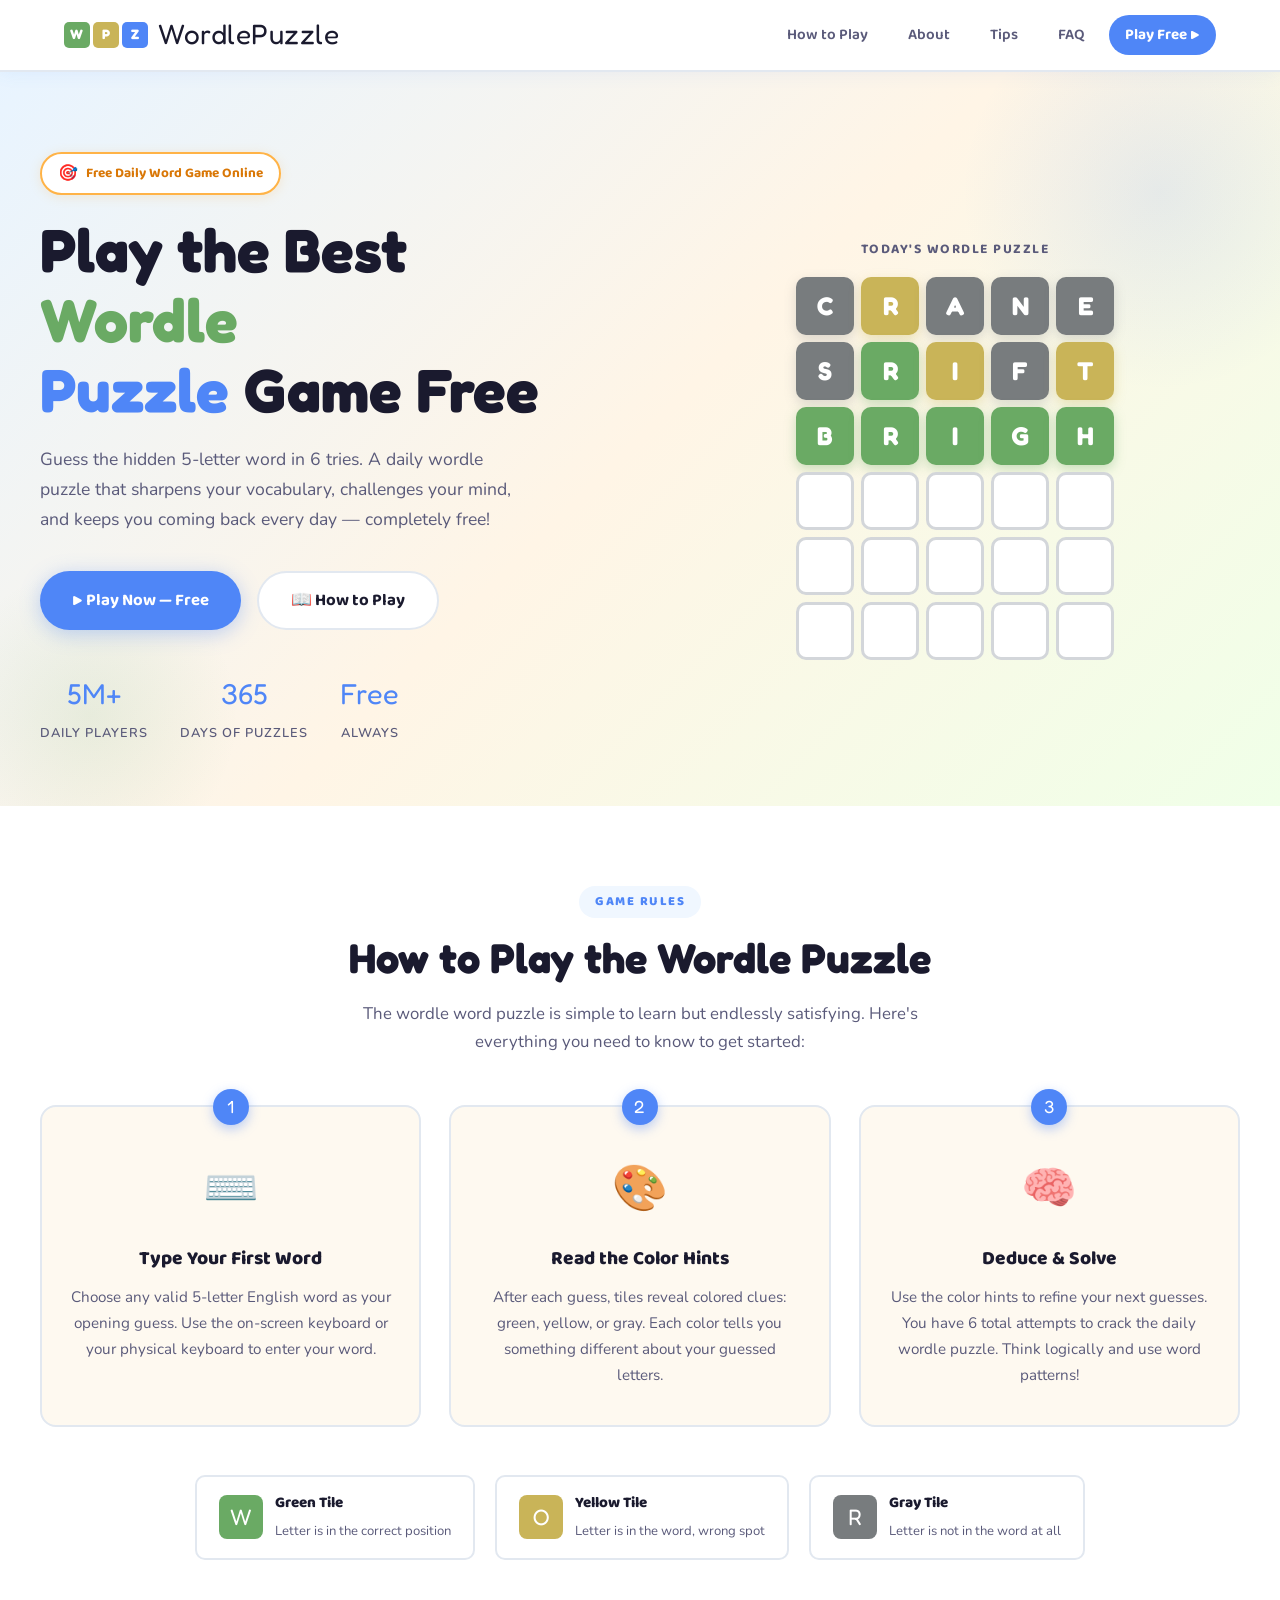
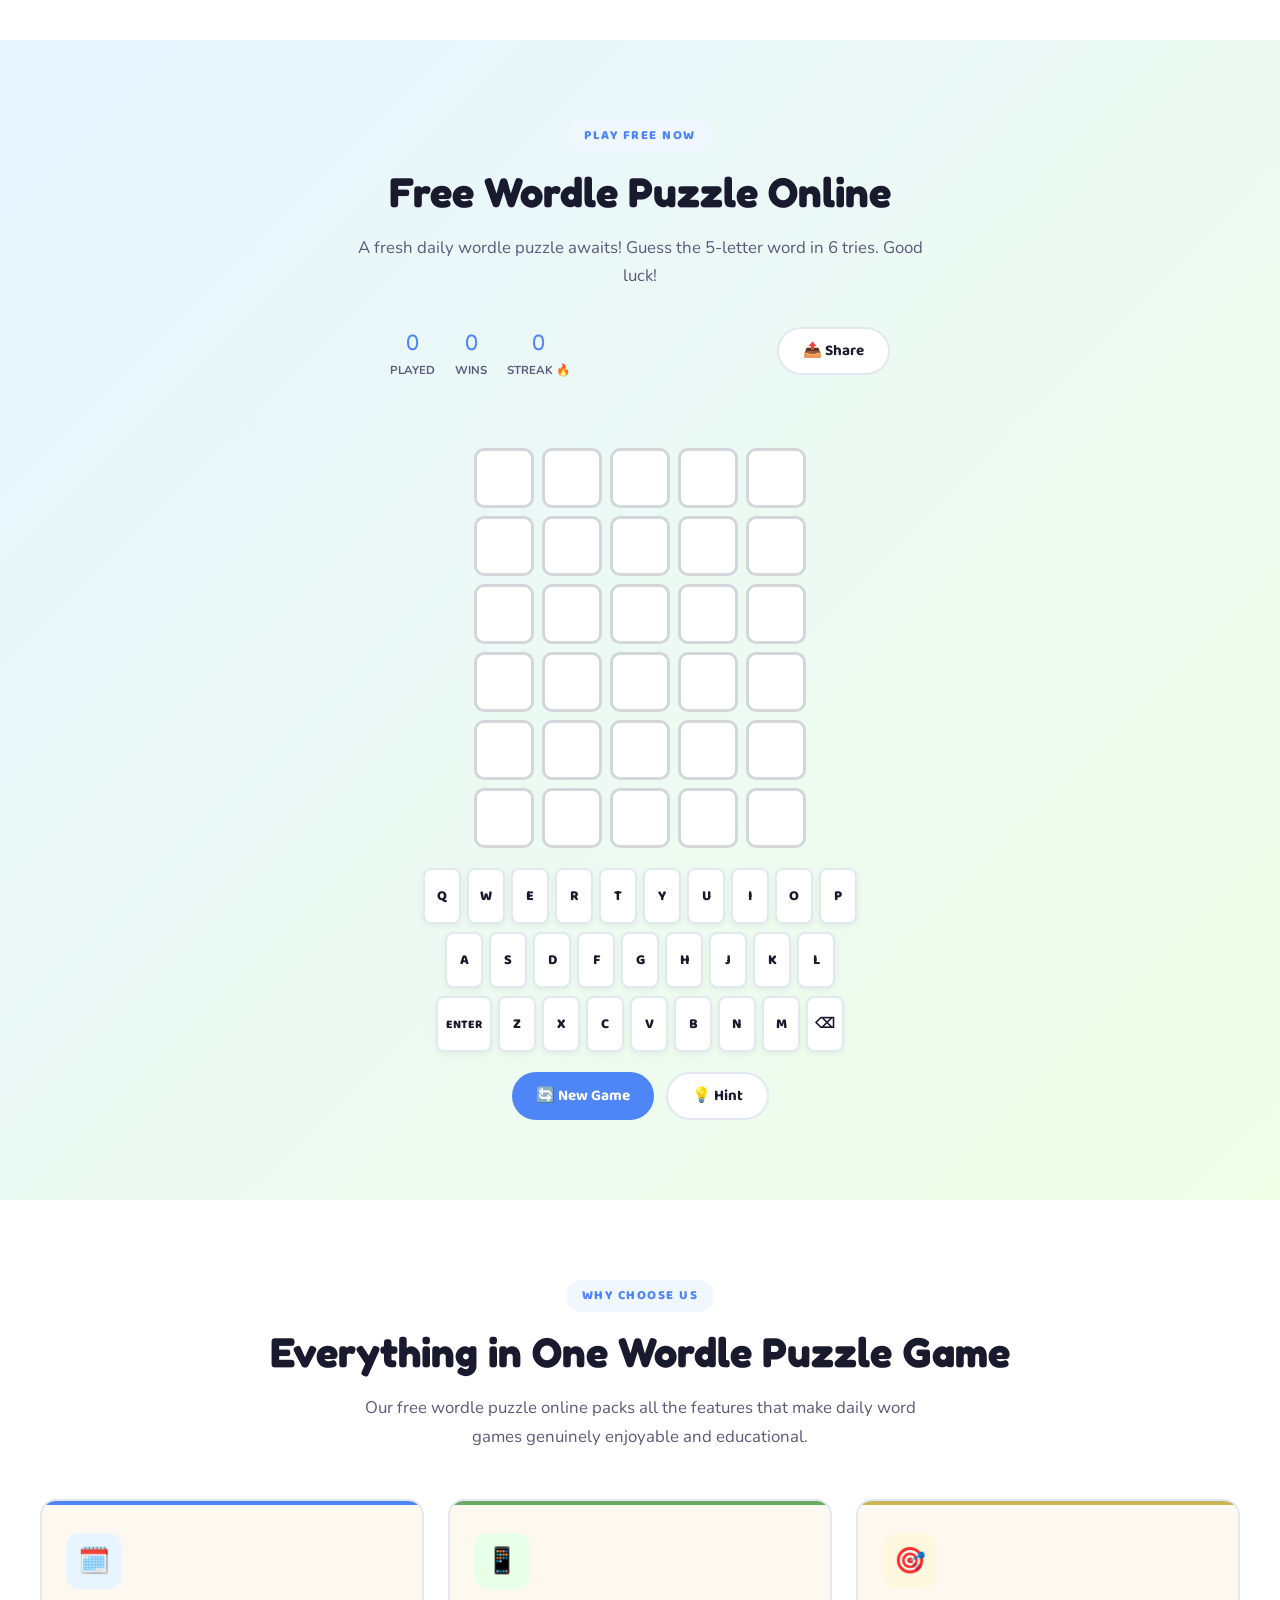
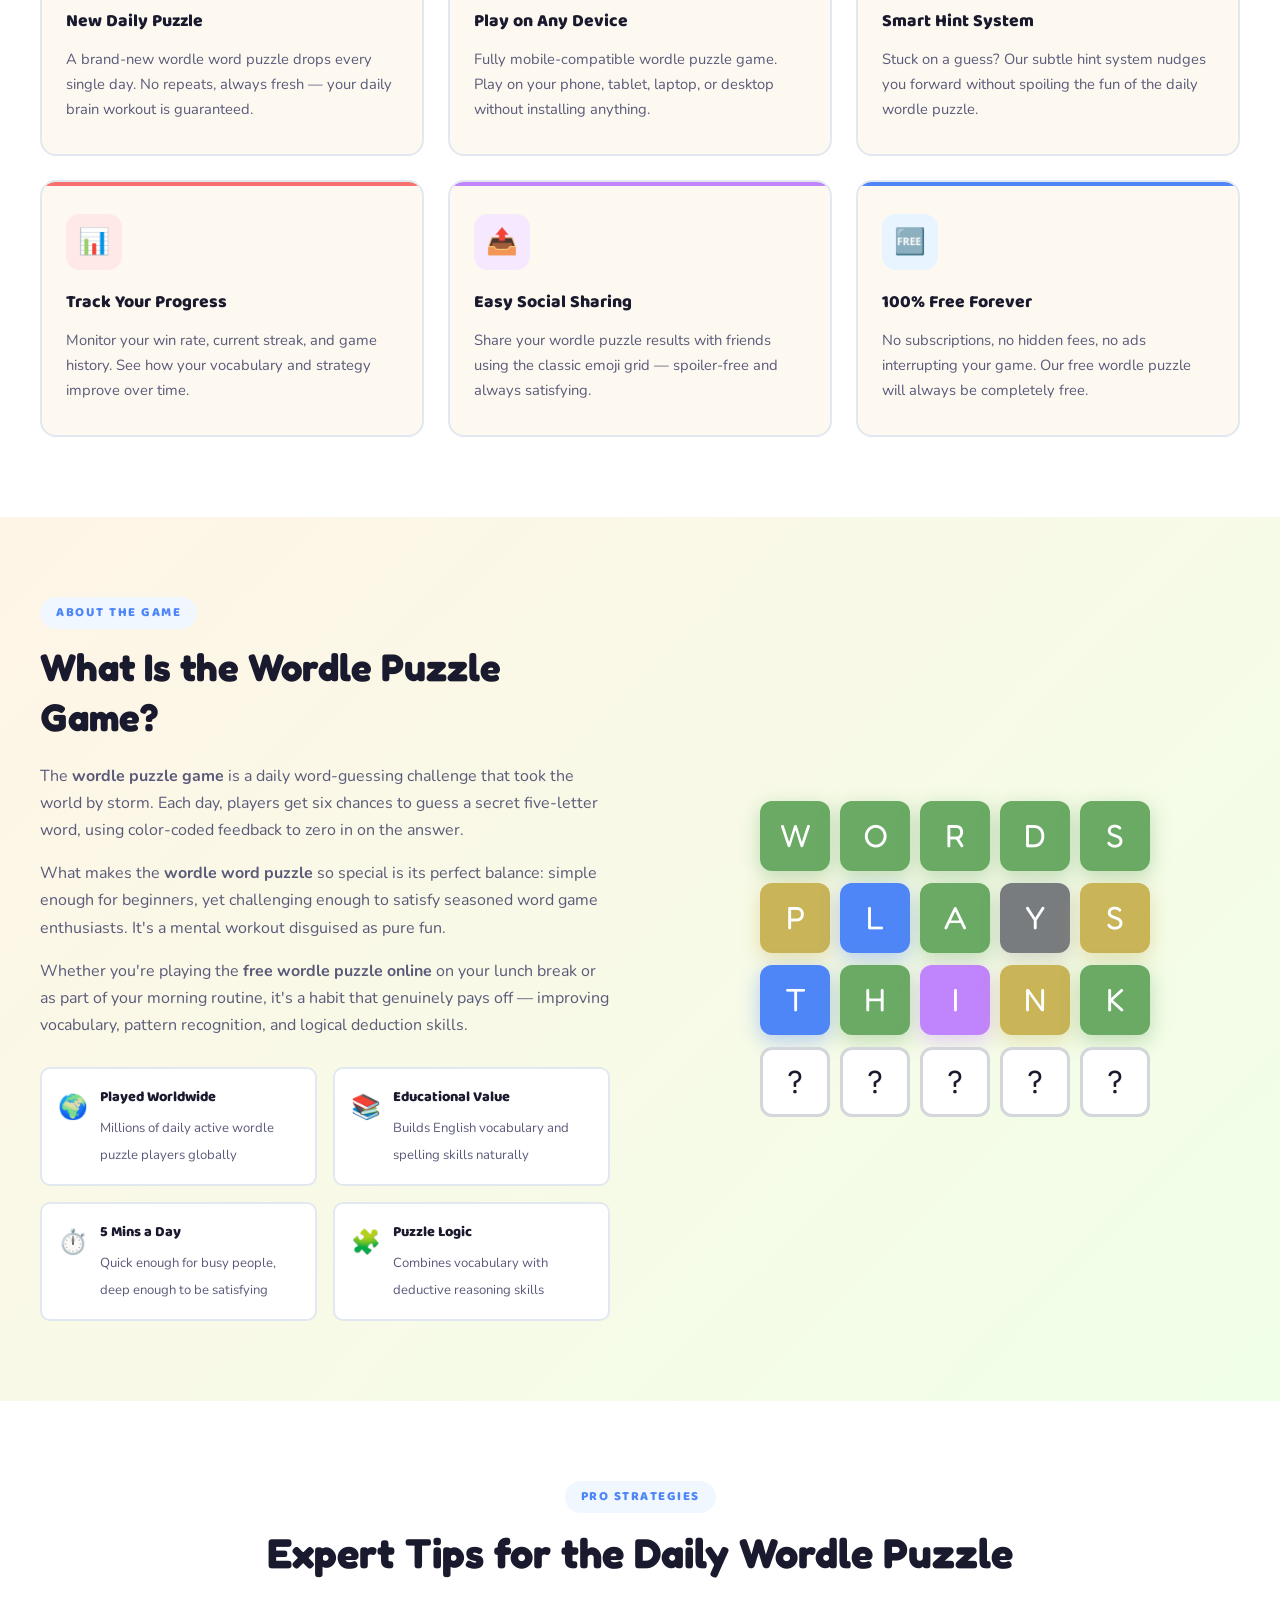
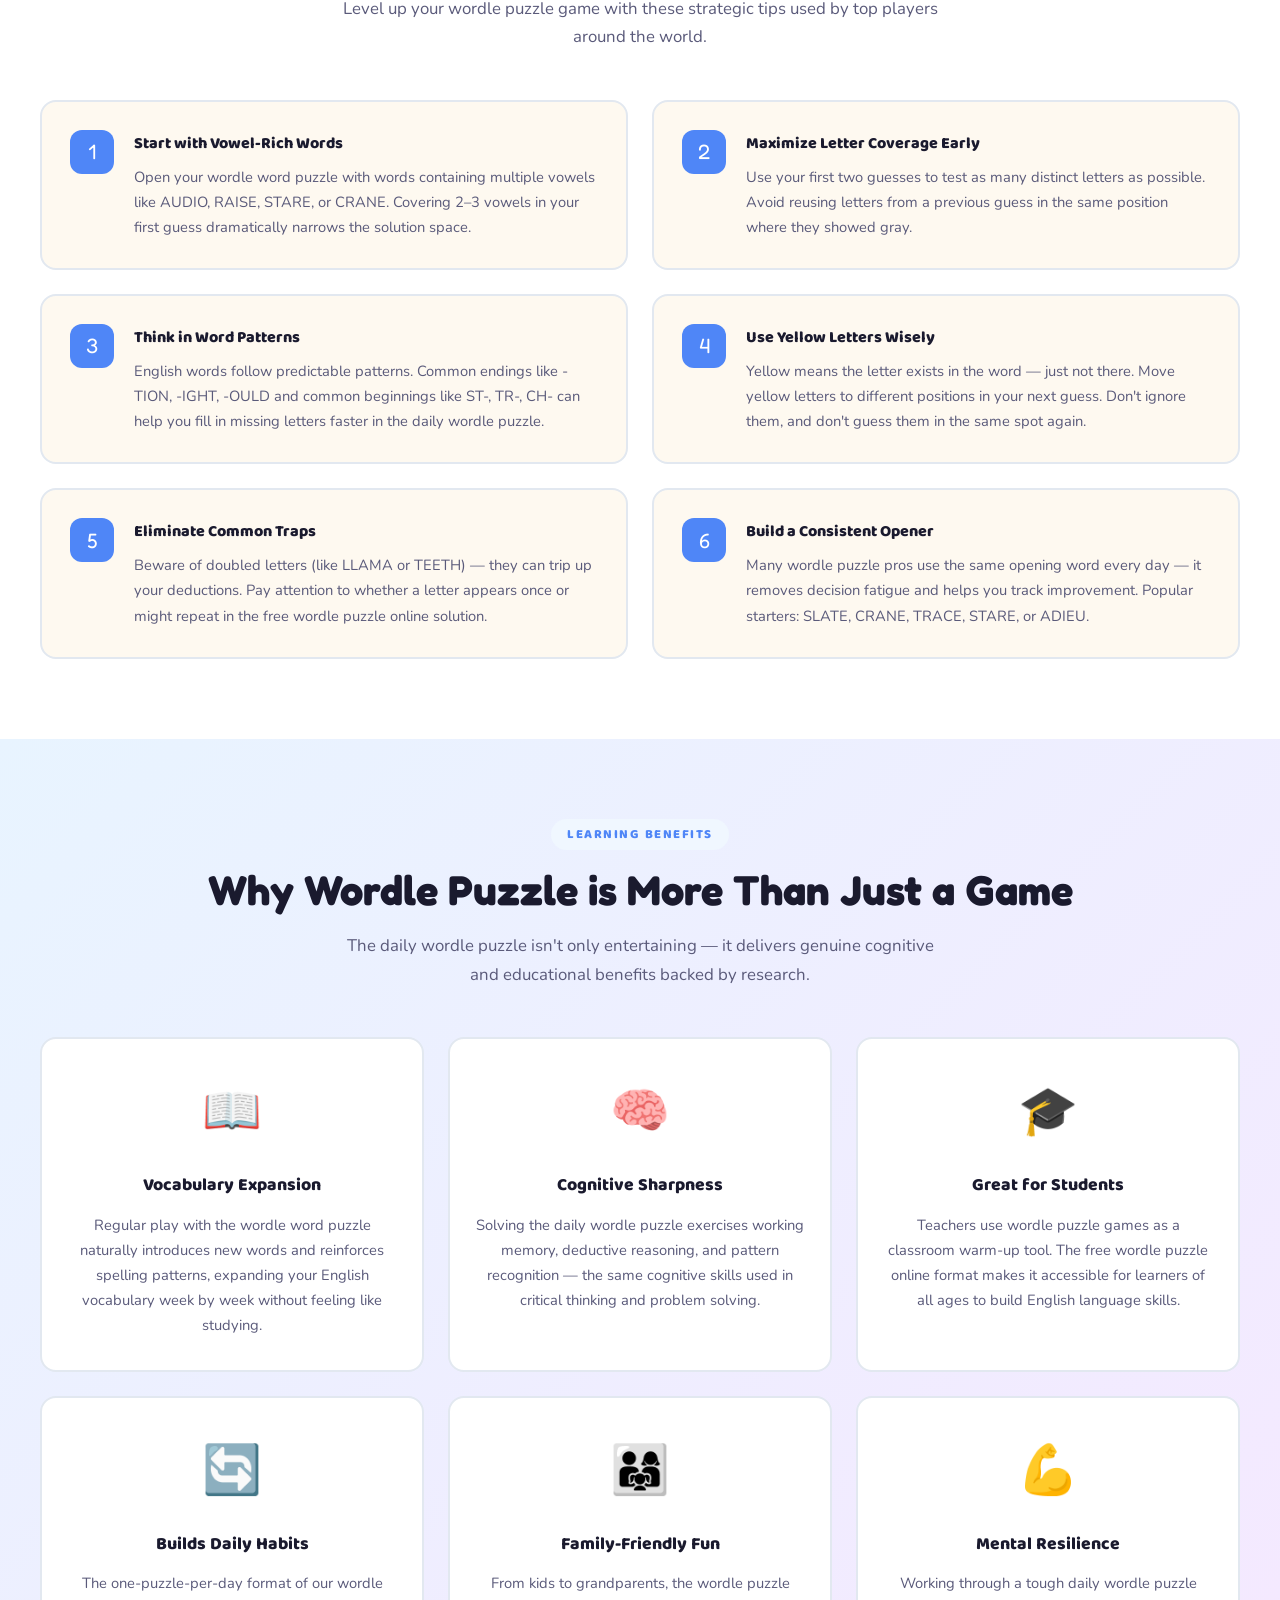
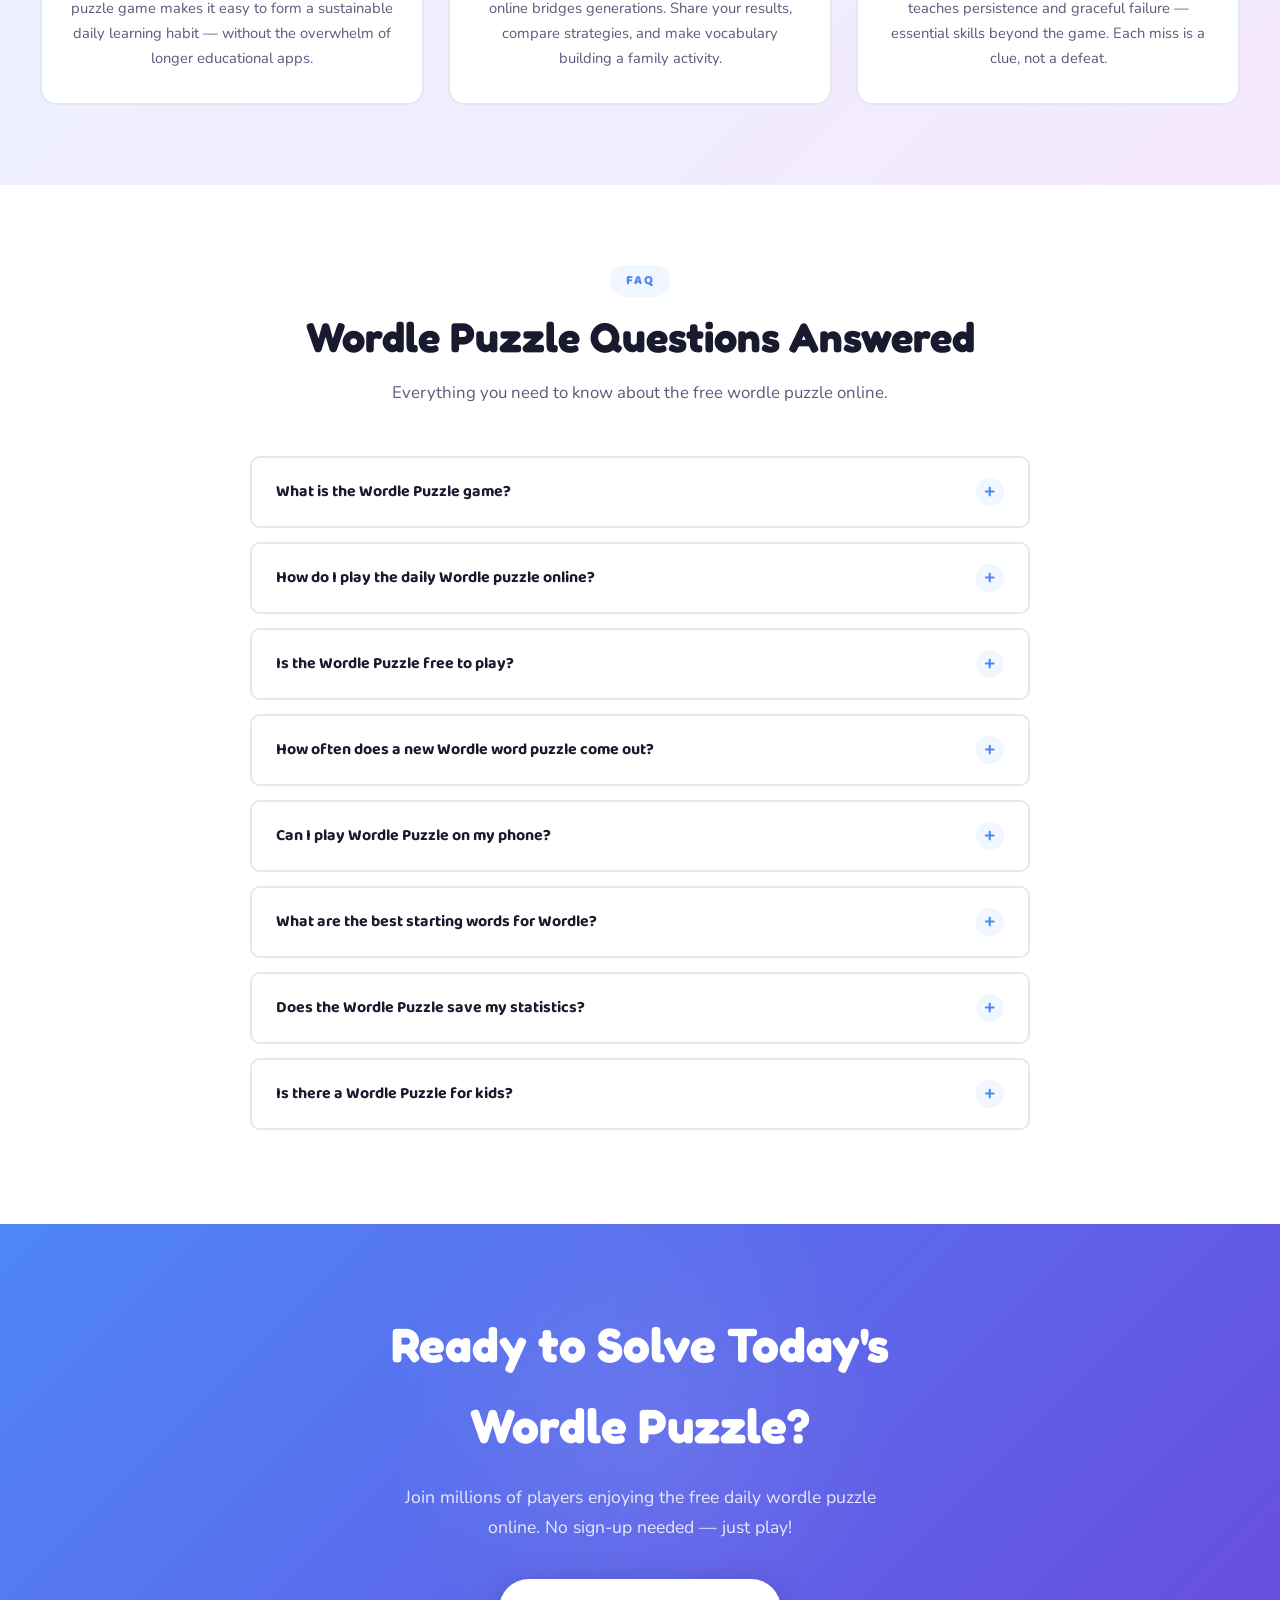
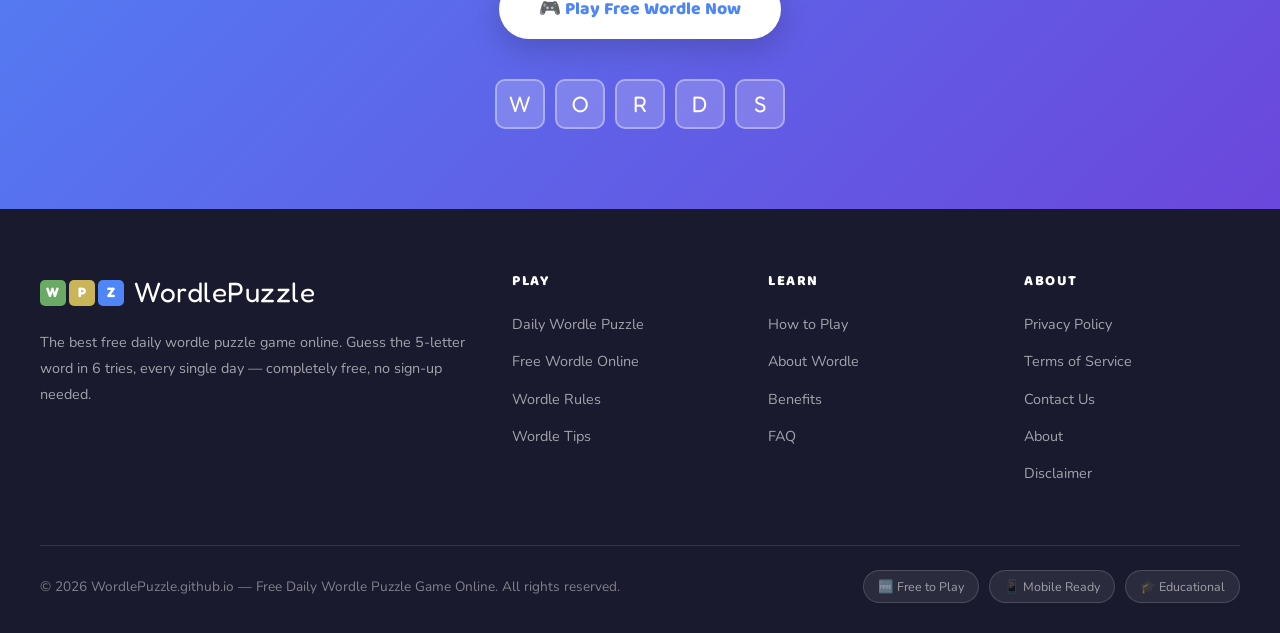
==== commit a8bb3009: "Update index.html" ====
--- a/index.html
+++ b/index.html
@@ -9,6 +9,8 @@
   <meta name="robots" content="index, follow" />
   <meta name="author" content="WordlePuzzle" />
   <link rel="canonical" href="https://wordlepuzzle.github.io/" />
+  <link rel="icon" type="image/png" sizes="32x32" href="/favicon.png">
+  <link rel="stylesheet" href="style.css" />
 
   <!-- Open Graph -->
   <meta property="og:type" content="website" />
@@ -25,68 +27,68 @@
   <!-- Schema Markup -->
   <script type="application/ld+json">
   {
-    "@context": "https://schema.org",
-    "@graph": [
-      {
-        "@type": "WebSite",
-        "@id": "https://wordlepuzzle.github.io/#website",
-        "url": "https://wordlepuzzle.github.io/",
-        "name": "WordlePuzzle",
-        "description": "Free daily Wordle word puzzle game online",
-        "potentialAction": {
-          "@type": "SearchAction",
-          "target": "https://wordlepuzzle.github.io/?s={search_term_string}",
-          "query-input": "required name=search_term_string"
+  "@context": "https://schema.org",
+  "@graph": [
+    {
+      "@type": "WebSite",
+      "@id": "https://wordlepuzzle.github.io/#website",
+      "url": "https://wordlepuzzle.github.io/",
+      "name": "WordlePuzzle",
+      "description": "Free daily Wordle word puzzle game online",
+      "potentialAction": {
+        "@type": "SearchAction",
+        "target": "https://wordlepuzzle.github.io/?s={search_term_string}",
+        "query-input": "required name=search_term_string"
+      }
+    },
+    {
+      "@type": "Game",
+      "@id": "https://wordlepuzzle.github.io/#game",
+      "name": "Wordle Puzzle",
+      "description": "A free daily word-guessing puzzle game. Guess the 5-letter word in 6 attempts.",
+      "url": "https://wordlepuzzle.github.io/",
+      "genre": ["Word Game", "Puzzle", "Educational"],
+      "playMode": "SinglePlayer",
+      "applicationCategory": "Game",
+      "operatingSystem": "Any",
+      "offers": {
+        "@type": "Offer",
+        "price": "0",
+        "priceCurrency": "USD"
+      }
+    },
+    {
+      "@type": "FAQPage",
+      "@id": "https://wordlepuzzle.github.io/#faq",
+      "mainEntity": [
+        {
+          "@type": "Question",
+          "name": "What is Wordle Puzzle?",
+          "acceptedAnswer": {
+            "@type": "Answer",
+            "text": "Wordle Puzzle is a free daily word game where you guess a 5-letter word in 6 tries, with color-coded hints after each guess."
+          }
+        },
+        {
+          "@type": "Question",
+          "name": "How do I play Wordle Puzzle?",
+          "acceptedAnswer": {
+            "@type": "Answer",
+            "text": "Type a 5-letter word and press Enter. Green means correct letter and position, yellow means correct letter wrong position, gray means the letter is not in the word."
+          }
+        },
+        {
+          "@type": "Question",
+          "name": "Is Wordle Puzzle free?",
+          "acceptedAnswer": {
+            "@type": "Answer",
+            "text": "Yes, Wordle Puzzle is completely free to play online, with no downloads or sign-ups required."
+          }
         }
-      },
-      {
-        "@type": "Game",
-        "@id": "https://wordlepuzzle.github.io/#game",
-        "name": "Wordle Puzzle",
-        "description": "A free daily word-guessing puzzle game. Guess the 5-letter word in 6 attempts.",
-        "url": "https://wordlepuzzle.github.io/",
-        "genre": ["Word Game", "Puzzle", "Educational"],
-        "playMode": "SinglePlayer",
-        "applicationCategory": "Game",
-        "operatingSystem": "Any",
-        "offers": {
-          "@type": "Offer",
-          "price": "0",
-          "priceCurrency": "USD"
-        }
-      },
-      {
-        "@type": "FAQPage",
-        "@id": "https://wordlepuzzle.github.io/#faq",
-        "mainEntity": [
-          {
-            "@type": "Question",
-            "name": "What is Wordle Puzzle?",
-            "acceptedAnswer": {
-              "@type": "Answer",
-              "text": "Wordle Puzzle is a free daily word game where you guess a 5-letter word in 6 tries, with color-coded hints after each guess."
-            }
-          },
-          {
-            "@type": "Question",
-            "name": "How do I play Wordle Puzzle?",
-            "acceptedAnswer": {
-              "@type": "Answer",
-              "text": "Type a 5-letter word and press Enter. Green means correct letter and position, yellow means correct letter wrong position, gray means the letter is not in the word."
-            }
-          },
-          {
-            "@type": "Question",
-            "name": "Is Wordle Puzzle free?",
-            "acceptedAnswer": {
-              "@type": "Answer",
-              "text": "Yes, Wordle Puzzle is completely free to play online, with no downloads or sign-ups required."
-            }
-          }
-        ]
-      }
-    ]
-  }
+      ]
+    }
+  ]
+}
   </script>
 
   <!-- Google Fonts -->
@@ -94,1044 +96,7 @@
   <link rel="preconnect" href="https://fonts.gstatic.com" crossorigin />
   <link href="https://fonts.googleapis.com/css2?family=Fredoka+One&family=Nunito:wght@400;500;600;700;800&family=Baloo+2:wght@400;600;800&display=swap" rel="stylesheet" />
 
-  <style>
-    /* ===== CSS VARIABLES ===== */
-    :root {
-      --green: #6aaa64;
-      --yellow: #c9b458;
-      --gray: #787c7e;
-      --light-gray: #d3d6da;
-      --bg: #fef9f0;
-      --surface: #ffffff;
-      --surface2: #f0f7ff;
-      --surface3: #fff5e6;
-      --text: #1a1a2e;
-      --text-muted: #5a5a7a;
-      --accent1: #4f86f7;
-      --accent2: #f76f6f;
-      --accent3: #ffb347;
-      --accent4: #6aaa64;
-      --accent5: #c084fc;
-      --border: #e2e8f0;
-      --shadow: 0 4px 24px rgba(79,134,247,0.10);
-      --shadow-lg: 0 8px 40px rgba(79,134,247,0.15);
-      --radius: 16px;
-      --radius-sm: 10px;
-      --font-display: 'Fredoka One', cursive;
-      --font-heading: 'Baloo 2', cursive;
-      --font-body: 'Nunito', sans-serif;
-    }
-
-    /* ===== RESET ===== */
-    *, *::before, *::after { box-sizing: border-box; margin: 0; padding: 0; }
-    html { scroll-behavior: smooth; }
-    body {
-      font-family: var(--font-body);
-      background: var(--bg);
-      color: var(--text);
-      line-height: 1.7;
-      overflow-x: hidden;
-    }
-    img { max-width: 100%; display: block; }
-    a { color: inherit; text-decoration: none; }
-    ul { list-style: none; }
-
-    /* ===== SCROLLBAR ===== */
-    ::-webkit-scrollbar { width: 7px; }
-    ::-webkit-scrollbar-track { background: #f0f7ff; }
-    ::-webkit-scrollbar-thumb { background: var(--accent1); border-radius: 10px; }
-
-    /* ===== HEADER COMPONENT ===== */
-    #site-header {
-      position: sticky;
-      top: 0;
-      z-index: 1000;
-      background: rgba(255,255,255,0.95);
-      backdrop-filter: blur(12px);
-      border-bottom: 2px solid var(--border);
-      box-shadow: 0 2px 16px rgba(79,134,247,0.08);
-    }
-    .header-inner {
-      max-width: 1200px;
-      margin: 0 auto;
-      padding: 0 24px;
-      height: 70px;
-      display: flex;
-      align-items: center;
-      justify-content: space-between;
-    }
-    .logo {
-      display: flex;
-      align-items: center;
-      gap: 10px;
-      font-family: var(--font-display);
-      font-size: 1.75rem;
-      color: var(--text);
-      letter-spacing: 0.5px;
-    }
-    .logo-tiles {
-      display: flex;
-      gap: 3px;
-    }
-    .logo-tile {
-      width: 26px; height: 26px;
-      border-radius: 5px;
-      display: flex;
-      align-items: center;
-      justify-content: center;
-      font-family: var(--font-display);
-      font-size: 0.85rem;
-      color: white;
-      font-weight: bold;
-    }
-    .lt-g { background: var(--green); }
-    .lt-y { background: var(--yellow); }
-    .lt-b { background: var(--accent1); }
-
-    nav ul {
-      display: flex;
-      gap: 8px;
-      align-items: center;
-    }
-    nav a {
-      font-family: var(--font-heading);
-      font-weight: 600;
-      font-size: 0.95rem;
-      color: var(--text-muted);
-      padding: 8px 16px;
-      border-radius: 30px;
-      transition: all 0.2s;
-    }
-    nav a:hover { background: var(--surface2); color: var(--accent1); }
-    .nav-cta {
-      background: var(--accent1) !important;
-      color: white !important;
-      font-weight: 700 !important;
-    }
-    .nav-cta:hover { background: #3a6fd8 !important; transform: translateY(-1px); box-shadow: var(--shadow); }
-
-    .hamburger {
-      display: none;
-      flex-direction: column;
-      gap: 5px;
-      cursor: pointer;
-      padding: 5px;
-      background: none;
-      border: none;
-    }
-    .hamburger span {
-      display: block; width: 26px; height: 3px;
-      background: var(--text);
-      border-radius: 3px;
-      transition: all 0.3s;
-    }
-
-    /* ===== HERO SECTION ===== */
-    #hero {
-      background: linear-gradient(135deg, #e8f4ff 0%, #fff5e6 50%, #f0ffe8 100%);
-      padding: 80px 24px 60px;
-      position: relative;
-      overflow: hidden;
-    }
-    #hero::before {
-      content: '';
-      position: absolute;
-      top: -80px; right: -80px;
-      width: 400px; height: 400px;
-      background: radial-gradient(circle, rgba(79,134,247,0.12) 0%, transparent 70%);
-      border-radius: 50%;
-    }
-    #hero::after {
-      content: '';
-      position: absolute;
-      bottom: -60px; left: -60px;
-      width: 300px; height: 300px;
-      background: radial-gradient(circle, rgba(106,170,100,0.12) 0%, transparent 70%);
-      border-radius: 50%;
-    }
-    .hero-inner {
-      max-width: 1200px;
-      margin: 0 auto;
-      display: grid;
-      grid-template-columns: 1fr 1fr;
-      gap: 60px;
-      align-items: center;
-      position: relative;
-      z-index: 1;
-    }
-    .hero-badge {
-      display: inline-flex;
-      align-items: center;
-      gap: 8px;
-      background: white;
-      border: 2px solid var(--accent3);
-      border-radius: 30px;
-      padding: 6px 16px;
-      font-family: var(--font-heading);
-      font-size: 0.85rem;
-      font-weight: 700;
-      color: #d97706;
-      margin-bottom: 20px;
-      box-shadow: 0 2px 12px rgba(255,179,71,0.2);
-    }
-    .hero-badge::before { content: '🎯'; font-size: 1rem; }
-    .hero-title {
-      font-family: var(--font-display);
-      font-size: clamp(2.4rem, 5vw, 3.8rem);
-      line-height: 1.15;
-      color: var(--text);
-      margin-bottom: 20px;
-    }
-    .hero-title span.highlight-g { color: var(--green); }
-    .hero-title span.highlight-b { color: var(--accent1); }
-    .hero-desc {
-      font-size: 1.1rem;
-      color: var(--text-muted);
-      margin-bottom: 36px;
-      max-width: 480px;
-    }
-    .hero-btns {
-      display: flex;
-      gap: 16px;
-      flex-wrap: wrap;
-    }
-    .btn-primary {
-      background: var(--accent1);
-      color: white;
-      padding: 14px 32px;
-      border-radius: 50px;
-      font-family: var(--font-heading);
-      font-weight: 700;
-      font-size: 1.05rem;
-      border: none;
-      cursor: pointer;
-      transition: all 0.25s;
-      box-shadow: 0 4px 20px rgba(79,134,247,0.35);
-      display: inline-flex;
-      align-items: center;
-      gap: 8px;
-    }
-    .btn-primary:hover { transform: translateY(-2px); box-shadow: 0 8px 28px rgba(79,134,247,0.45); background: #3a6fd8; }
-    .btn-secondary {
-      background: white;
-      color: var(--text);
-      padding: 14px 32px;
-      border-radius: 50px;
-      font-family: var(--font-heading);
-      font-weight: 700;
-      font-size: 1.05rem;
-      border: 2px solid var(--border);
-      cursor: pointer;
-      transition: all 0.25s;
-      display: inline-flex;
-      align-items: center;
-      gap: 8px;
-    }
-    .btn-secondary:hover { border-color: var(--accent1); color: var(--accent1); transform: translateY(-2px); }
-
-    /* Wordle Preview Grid */
-    .hero-game-preview {
-      display: flex;
-      flex-direction: column;
-      align-items: center;
-      gap: 8px;
-    }
-    .preview-label {
-      font-family: var(--font-heading);
-      font-size: 0.85rem;
-      font-weight: 700;
-      color: var(--text-muted);
-      letter-spacing: 1.5px;
-      text-transform: uppercase;
-      margin-bottom: 8px;
-    }
-    .preview-grid {
-      display: flex;
-      flex-direction: column;
-      gap: 7px;
-    }
-    .preview-row {
-      display: flex;
-      gap: 7px;
-    }
-    .preview-cell {
-      width: 58px; height: 58px;
-      border-radius: 10px;
-      display: flex;
-      align-items: center;
-      justify-content: center;
-      font-family: var(--font-display);
-      font-size: 1.6rem;
-      color: white;
-      font-weight: bold;
-      transition: transform 0.3s;
-    }
-    .preview-cell:hover { transform: scale(1.08); }
-    .pc-green { background: var(--green); box-shadow: 0 4px 12px rgba(106,170,100,0.35); }
-    .pc-yellow { background: var(--yellow); box-shadow: 0 4px 12px rgba(201,180,88,0.35); }
-    .pc-gray { background: var(--gray); box-shadow: 0 4px 12px rgba(120,124,126,0.25); }
-    .pc-empty { background: white; border: 3px solid var(--light-gray); color: var(--text); }
-    .pc-blue { background: var(--accent1); box-shadow: 0 4px 12px rgba(79,134,247,0.35); }
-
-    /* Hero stats */
-    .hero-stats {
-      display: flex;
-      gap: 32px;
-      margin-top: 40px;
-    }
-    .stat-item { text-align: center; }
-    .stat-num {
-      font-family: var(--font-display);
-      font-size: 1.8rem;
-      color: var(--accent1);
-      display: block;
-    }
-    .stat-label {
-      font-size: 0.8rem;
-      color: var(--text-muted);
-      font-weight: 600;
-      text-transform: uppercase;
-      letter-spacing: 1px;
-    }
-
-    /* ===== SECTION COMMONS ===== */
-    section { padding: 80px 24px; }
-    .section-inner { max-width: 1200px; margin: 0 auto; }
-    .section-tag {
-      display: inline-block;
-      background: var(--surface2);
-      color: var(--accent1);
-      border-radius: 30px;
-      padding: 5px 16px;
-      font-family: var(--font-heading);
-      font-size: 0.8rem;
-      font-weight: 800;
-      text-transform: uppercase;
-      letter-spacing: 1.5px;
-      margin-bottom: 14px;
-    }
-    .section-title {
-      font-family: var(--font-display);
-      font-size: clamp(1.8rem, 3.5vw, 2.6rem);
-      color: var(--text);
-      margin-bottom: 16px;
-      line-height: 1.25;
-    }
-    .section-desc {
-      font-size: 1.05rem;
-      color: var(--text-muted);
-      max-width: 600px;
-      margin-bottom: 48px;
-    }
-    .text-center { text-align: center; }
-    .text-center .section-desc { margin-left: auto; margin-right: auto; }
-
-    /* ===== HOW TO PLAY SECTION ===== */
-    #how-to-play { background: var(--surface); }
-    .steps-grid {
-      display: grid;
-      grid-template-columns: repeat(3, 1fr);
-      gap: 28px;
-      margin-top: 48px;
-    }
-    .step-card {
-      background: var(--bg);
-      border: 2px solid var(--border);
-      border-radius: var(--radius);
-      padding: 36px 28px;
-      text-align: center;
-      position: relative;
-      transition: all 0.3s;
-    }
-    .step-card:hover {
-      transform: translateY(-6px);
-      border-color: var(--accent1);
-      box-shadow: var(--shadow-lg);
-    }
-    .step-number {
-      position: absolute;
-      top: -18px;
-      left: 50%;
-      transform: translateX(-50%);
-      width: 36px; height: 36px;
-      background: var(--accent1);
-      color: white;
-      border-radius: 50%;
-      font-family: var(--font-display);
-      font-size: 1.1rem;
-      display: flex;
-      align-items: center;
-      justify-content: center;
-      box-shadow: 0 4px 12px rgba(79,134,247,0.4);
-    }
-    .step-icon { font-size: 2.8rem; margin-bottom: 16px; margin-top: 8px; }
-    .step-title {
-      font-family: var(--font-heading);
-      font-size: 1.2rem;
-      font-weight: 800;
-      color: var(--text);
-      margin-bottom: 10px;
-    }
-    .step-desc { font-size: 0.95rem; color: var(--text-muted); }
-
-    /* Color legend */
-    .color-legend {
-      display: flex;
-      gap: 20px;
-      justify-content: center;
-      flex-wrap: wrap;
-      margin-top: 48px;
-    }
-    .legend-item {
-      display: flex;
-      align-items: center;
-      gap: 12px;
-      background: white;
-      border: 2px solid var(--border);
-      border-radius: var(--radius-sm);
-      padding: 14px 22px;
-      transition: transform 0.2s;
-    }
-    .legend-item:hover { transform: scale(1.03); }
-    .legend-tile {
-      width: 44px; height: 44px;
-      border-radius: 8px;
-      display: flex;
-      align-items: center;
-      justify-content: center;
-      font-family: var(--font-display);
-      font-size: 1.4rem;
-      color: white;
-    }
-    .legend-text strong {
-      display: block;
-      font-family: var(--font-heading);
-      font-weight: 800;
-      font-size: 0.95rem;
-      color: var(--text);
-    }
-    .legend-text span { font-size: 0.82rem; color: var(--text-muted); }
-
-    /* ===== LIVE GAME SECTION ===== */
-    #play-game {
-      background: linear-gradient(135deg, #e8f4ff 0%, #f0ffe8 100%);
-    }
-    .game-container {
-      max-width: 500px;
-      margin: 0 auto;
-    }
-    .game-header {
-      display: flex;
-      justify-content: space-between;
-      align-items: center;
-      margin-bottom: 24px;
-    }
-    .game-info {
-      display: flex;
-      gap: 20px;
-    }
-    .game-stat {
-      text-align: center;
-    }
-    .game-stat-num {
-      font-family: var(--font-display);
-      font-size: 1.4rem;
-      color: var(--accent1);
-    }
-    .game-stat-label {
-      font-size: 0.72rem;
-      color: var(--text-muted);
-      font-weight: 700;
-      text-transform: uppercase;
-    }
-    .game-board {
-      display: flex;
-      flex-direction: column;
-      gap: 8px;
-      margin-bottom: 20px;
-    }
-    .game-row {
-      display: flex;
-      gap: 8px;
-      justify-content: center;
-    }
-    .game-tile {
-      width: 60px; height: 60px;
-      border: 3px solid var(--light-gray);
-      border-radius: 10px;
-      display: flex;
-      align-items: center;
-      justify-content: center;
-      font-family: var(--font-display);
-      font-size: 1.7rem;
-      color: var(--text);
-      background: white;
-      transition: all 0.15s;
-      text-transform: uppercase;
-    }
-    .game-tile.filled { border-color: #aaa; animation: pop 0.1s ease; }
-    .game-tile.correct { background: var(--green); border-color: var(--green); color: white; animation: flipIn 0.5s ease forwards; }
-    .game-tile.present { background: var(--yellow); border-color: var(--yellow); color: white; animation: flipIn 0.5s ease forwards; }
-    .game-tile.absent { background: var(--gray); border-color: var(--gray); color: white; animation: flipIn 0.5s ease forwards; }
-    .game-tile.shake { animation: shake 0.4s ease; }
-
-    @keyframes pop {
-      0% { transform: scale(1); }
-      50% { transform: scale(1.12); }
-      100% { transform: scale(1); }
-    }
-    @keyframes flipIn {
-      0% { transform: rotateX(0deg); }
-      50% { transform: rotateX(-90deg); }
-      100% { transform: rotateX(0deg); }
-    }
-    @keyframes shake {
-      0%,100% { transform: translateX(0); }
-      20% { transform: translateX(-6px); }
-      40% { transform: translateX(6px); }
-      60% { transform: translateX(-4px); }
-      80% { transform: translateX(4px); }
-    }
-    @keyframes bounce {
-      0%,100% { transform: translateY(0); }
-      50% { transform: translateY(-8px); }
-    }
-
-    .game-message {
-      min-height: 36px;
-      text-align: center;
-      font-family: var(--font-heading);
-      font-size: 0.95rem;
-      font-weight: 700;
-      color: var(--accent1);
-      margin-bottom: 8px;
-    }
-
-    /* Keyboard */
-    .keyboard {
-      display: flex;
-      flex-direction: column;
-      gap: 8px;
-      align-items: center;
-    }
-    .keyboard-row {
-      display: flex;
-      gap: 6px;
-    }
-    .key {
-      min-width: 38px;
-      height: 56px;
-      padding: 0 6px;
-      border-radius: 8px;
-      background: white;
-      border: 2px solid var(--border);
-      font-family: var(--font-heading);
-      font-size: 0.88rem;
-      font-weight: 800;
-      color: var(--text);
-      cursor: pointer;
-      transition: all 0.15s;
-      display: flex;
-      align-items: center;
-      justify-content: center;
-      text-transform: uppercase;
-      box-shadow: 0 2px 6px rgba(0,0,0,0.06);
-      user-select: none;
-    }
-    .key:hover { background: var(--surface2); transform: translateY(-2px); }
-    .key:active { transform: translateY(0); }
-    .key.wide { min-width: 56px; font-size: 0.75rem; }
-    .key.correct { background: var(--green); border-color: var(--green); color: white; }
-    .key.present { background: var(--yellow); border-color: var(--yellow); color: white; }
-    .key.absent { background: var(--light-gray); border-color: var(--light-gray); color: var(--text-muted); }
-
-    .game-actions {
-      display: flex;
-      gap: 12px;
-      justify-content: center;
-      margin-top: 20px;
-    }
-    .btn-game {
-      background: var(--accent1);
-      color: white;
-      border: none;
-      border-radius: 30px;
-      padding: 10px 24px;
-      font-family: var(--font-heading);
-      font-weight: 700;
-      font-size: 0.95rem;
-      cursor: pointer;
-      transition: all 0.2s;
-      display: flex;
-      align-items: center;
-      gap: 7px;
-    }
-    .btn-game:hover { background: #3a6fd8; transform: translateY(-1px); }
-    .btn-game.outline {
-      background: white;
-      color: var(--text);
-      border: 2px solid var(--border);
-    }
-    .btn-game.outline:hover { border-color: var(--accent1); color: var(--accent1); }
-
-    /* ===== FEATURES SECTION ===== */
-    #features { background: var(--surface); }
-    .features-grid {
-      display: grid;
-      grid-template-columns: repeat(3, 1fr);
-      gap: 24px;
-    }
-    .feature-card {
-      background: var(--bg);
-      border: 2px solid var(--border);
-      border-radius: var(--radius);
-      padding: 32px 24px;
-      transition: all 0.3s;
-      position: relative;
-      overflow: hidden;
-    }
-    .feature-card::before {
-      content: '';
-      position: absolute;
-      top: 0; left: 0; right: 0;
-      height: 4px;
-      background: var(--card-accent, var(--accent1));
-      border-radius: var(--radius) var(--radius) 0 0;
-    }
-    .feature-card:hover { transform: translateY(-5px); box-shadow: var(--shadow-lg); }
-    .feature-icon {
-      width: 56px; height: 56px;
-      border-radius: 14px;
-      display: flex;
-      align-items: center;
-      justify-content: center;
-      font-size: 1.6rem;
-      margin-bottom: 18px;
-      background: var(--icon-bg, #e8f4ff);
-    }
-    .feature-title {
-      font-family: var(--font-heading);
-      font-size: 1.1rem;
-      font-weight: 800;
-      color: var(--text);
-      margin-bottom: 10px;
-    }
-    .feature-desc { font-size: 0.92rem; color: var(--text-muted); }
-
-    /* ===== ABOUT WORDLE SECTION ===== */
-    #about-wordle {
-      background: linear-gradient(135deg, #fff5e6 0%, #f0ffe8 100%);
-    }
-    .about-grid {
-      display: grid;
-      grid-template-columns: 1fr 1fr;
-      gap: 60px;
-      align-items: center;
-    }
-    .about-text h2 {
-      font-family: var(--font-display);
-      font-size: clamp(1.7rem, 3vw, 2.4rem);
-      color: var(--text);
-      margin-bottom: 20px;
-      line-height: 1.3;
-    }
-    .about-text p {
-      font-size: 1rem;
-      color: var(--text-muted);
-      margin-bottom: 16px;
-    }
-    .about-highlights {
-      display: grid;
-      grid-template-columns: 1fr 1fr;
-      gap: 16px;
-      margin-top: 28px;
-    }
-    .highlight-item {
-      display: flex;
-      align-items: flex-start;
-      gap: 12px;
-      background: white;
-      border-radius: var(--radius-sm);
-      padding: 16px;
-      border: 2px solid var(--border);
-    }
-    .highlight-icon {
-      font-size: 1.5rem;
-      flex-shrink: 0;
-      margin-top: 2px;
-    }
-    .highlight-text strong {
-      display: block;
-      font-family: var(--font-heading);
-      font-weight: 800;
-      font-size: 0.9rem;
-      color: var(--text);
-      margin-bottom: 4px;
-    }
-    .highlight-text span { font-size: 0.82rem; color: var(--text-muted); }
-
-    .about-visual {
-      display: flex;
-      flex-direction: column;
-      align-items: center;
-      gap: 12px;
-    }
-    .big-tile-row { display: flex; gap: 10px; }
-    .big-tile {
-      width: 70px; height: 70px;
-      border-radius: 12px;
-      display: flex;
-      align-items: center;
-      justify-content: center;
-      font-family: var(--font-display);
-      font-size: 2rem;
-      color: white;
-    }
-    .bt-g { background: var(--green); box-shadow: 0 6px 20px rgba(106,170,100,0.4); }
-    .bt-y { background: var(--yellow); box-shadow: 0 6px 20px rgba(201,180,88,0.4); }
-    .bt-gr { background: var(--gray); box-shadow: 0 6px 20px rgba(120,124,126,0.3); }
-    .bt-b { background: var(--accent1); box-shadow: 0 6px 20px rgba(79,134,247,0.4); }
-    .bt-p { background: var(--accent5); box-shadow: 0 6px 20px rgba(192,132,252,0.4); }
-    .bt-e { background: white; border: 3px solid var(--light-gray); color: var(--text); }
-
-    /* ===== WORD TIPS SECTION ===== */
-    #tips { background: var(--surface); }
-    .tips-grid {
-      display: grid;
-      grid-template-columns: repeat(2, 1fr);
-      gap: 24px;
-    }
-    .tip-card {
-      display: flex;
-      gap: 20px;
-      background: var(--bg);
-      border: 2px solid var(--border);
-      border-radius: var(--radius);
-      padding: 28px;
-      transition: all 0.3s;
-      align-items: flex-start;
-    }
-    .tip-card:hover { border-color: var(--accent1); box-shadow: var(--shadow); }
-    .tip-num {
-      flex-shrink: 0;
-      width: 44px; height: 44px;
-      border-radius: 12px;
-      background: var(--accent1);
-      color: white;
-      font-family: var(--font-display);
-      font-size: 1.3rem;
-      display: flex;
-      align-items: center;
-      justify-content: center;
-    }
-    .tip-body h4 {
-      font-family: var(--font-heading);
-      font-weight: 800;
-      font-size: 1rem;
-      color: var(--text);
-      margin-bottom: 8px;
-    }
-    .tip-body p { font-size: 0.92rem; color: var(--text-muted); }
-
-    /* ===== EDUCATIONAL SECTION ===== */
-    #educational {
-      background: linear-gradient(135deg, #e8f4ff 0%, #f5e8ff 100%);
-    }
-    .edu-grid {
-      display: grid;
-      grid-template-columns: repeat(3, 1fr);
-      gap: 24px;
-    }
-    .edu-card {
-      background: white;
-      border-radius: var(--radius);
-      padding: 32px 24px;
-      text-align: center;
-      border: 2px solid var(--border);
-      transition: all 0.3s;
-    }
-    .edu-card:hover { transform: translateY(-5px); box-shadow: var(--shadow-lg); }
-    .edu-icon {
-      font-size: 3rem;
-      margin-bottom: 18px;
-    }
-    .edu-title {
-      font-family: var(--font-heading);
-      font-size: 1.1rem;
-      font-weight: 800;
-      color: var(--text);
-      margin-bottom: 12px;
-    }
-    .edu-desc { font-size: 0.92rem; color: var(--text-muted); line-height: 1.7; }
-
-    /* ===== FAQ SECTION ===== */
-    #faq { background: var(--surface); }
-    .faq-grid {
-      max-width: 780px;
-      margin: 0 auto;
-    }
-    .faq-item {
-      border: 2px solid var(--border);
-      border-radius: var(--radius-sm);
-      margin-bottom: 14px;
-      overflow: hidden;
-      transition: border-color 0.2s;
-    }
-    .faq-item.open { border-color: var(--accent1); }
-    .faq-question {
-      padding: 20px 24px;
-      display: flex;
-      justify-content: space-between;
-      align-items: center;
-      cursor: pointer;
-      background: white;
-      transition: background 0.2s;
-    }
-    .faq-question:hover { background: var(--surface2); }
-    .faq-q-text {
-      font-family: var(--font-heading);
-      font-weight: 700;
-      font-size: 1rem;
-      color: var(--text);
-    }
-    .faq-icon {
-      width: 28px; height: 28px;
-      background: var(--surface2);
-      border-radius: 50%;
-      display: flex;
-      align-items: center;
-      justify-content: center;
-      color: var(--accent1);
-      font-size: 1.2rem;
-      font-weight: 800;
-      flex-shrink: 0;
-      transition: transform 0.3s, background 0.2s;
-    }
-    .faq-item.open .faq-icon { transform: rotate(45deg); background: var(--accent1); color: white; }
-    .faq-answer {
-      max-height: 0;
-      overflow: hidden;
-      transition: max-height 0.35s ease, padding 0.35s;
-      background: var(--bg);
-      padding: 0 24px;
-      font-size: 0.95rem;
-      color: var(--text-muted);
-      line-height: 1.8;
-    }
-    .faq-item.open .faq-answer {
-      max-height: 300px;
-      padding: 16px 24px 20px;
-    }
-
-    /* ===== CTA SECTION ===== */
-    #cta {
-      background: linear-gradient(135deg, var(--accent1) 0%, #6b47dc 100%);
-      padding: 80px 24px;
-      text-align: center;
-      position: relative;
-      overflow: hidden;
-    }
-    #cta::before {
-      content: '';
-      position: absolute;
-      top: -100px; left: 50%;
-      transform: translateX(-50%);
-      width: 600px; height: 600px;
-      background: radial-gradient(circle, rgba(255,255,255,0.08) 0%, transparent 60%);
-      border-radius: 50%;
-    }
-    .cta-title {
-      font-family: var(--font-display);
-      font-size: clamp(2rem, 4vw, 3rem);
-      color: white;
-      margin-bottom: 16px;
-      position: relative;
-      z-index: 1;
-    }
-    .cta-desc {
-      font-size: 1.1rem;
-      color: rgba(255,255,255,0.85);
-      margin-bottom: 36px;
-      max-width: 500px;
-      margin-left: auto;
-      margin-right: auto;
-      position: relative;
-      z-index: 1;
-    }
-    .btn-cta {
-      background: white;
-      color: var(--accent1);
-      padding: 16px 40px;
-      border-radius: 50px;
-      font-family: var(--font-heading);
-      font-weight: 800;
-      font-size: 1.1rem;
-      border: none;
-      cursor: pointer;
-      transition: all 0.25s;
-      display: inline-flex;
-      align-items: center;
-      gap: 10px;
-      position: relative;
-      z-index: 1;
-      box-shadow: 0 8px 32px rgba(0,0,0,0.2);
-    }
-    .btn-cta:hover { transform: translateY(-3px); box-shadow: 0 12px 40px rgba(0,0,0,0.28); }
-    .cta-tiles {
-      display: flex;
-      justify-content: center;
-      gap: 10px;
-      margin-top: 40px;
-      position: relative;
-      z-index: 1;
-    }
-    .cta-tile {
-      width: 50px; height: 50px;
-      border-radius: 10px;
-      background: rgba(255,255,255,0.2);
-      border: 2px solid rgba(255,255,255,0.35);
-      display: flex;
-      align-items: center;
-      justify-content: center;
-      font-family: var(--font-display);
-      font-size: 1.4rem;
-      color: white;
-      animation: bounce 1.5s infinite;
-    }
-    .cta-tile:nth-child(2) { animation-delay: 0.15s; }
-    .cta-tile:nth-child(3) { animation-delay: 0.3s; }
-    .cta-tile:nth-child(4) { animation-delay: 0.45s; }
-    .cta-tile:nth-child(5) { animation-delay: 0.6s; }
-
-    /* ===== FOOTER ===== */
-    #site-footer {
-      background: #1a1a2e;
-      color: rgba(255,255,255,0.75);
-      padding: 60px 24px 30px;
-    }
-    .footer-inner {
-      max-width: 1200px;
-      margin: 0 auto;
-    }
-    .footer-grid {
-      display: grid;
-      grid-template-columns: 2fr 1fr 1fr 1fr;
-      gap: 40px;
-      margin-bottom: 48px;
-    }
-    .footer-brand .logo {
-      color: white;
-      margin-bottom: 14px;
-    }
-    .footer-brand p {
-      font-size: 0.9rem;
-      line-height: 1.8;
-      color: rgba(255,255,255,0.6);
-    }
-    .footer-col h4 {
-      font-family: var(--font-heading);
-      font-size: 0.9rem;
-      font-weight: 800;
-      color: white;
-      text-transform: uppercase;
-      letter-spacing: 1.5px;
-      margin-bottom: 18px;
-    }
-    .footer-col ul li { margin-bottom: 10px; }
-    .footer-col ul li a {
-      font-size: 0.9rem;
-      color: rgba(255,255,255,0.6);
-      transition: color 0.2s;
-    }
-    .footer-col ul li a:hover { color: var(--accent3); }
-    .footer-bottom {
-      border-top: 1px solid rgba(255,255,255,0.1);
-      padding-top: 24px;
-      display: flex;
-      justify-content: space-between;
-      align-items: center;
-      flex-wrap: wrap;
-      gap: 14px;
-    }
-    .footer-bottom p { font-size: 0.85rem; color: rgba(255,255,255,0.45); }
-    .footer-badges {
-      display: flex;
-      gap: 10px;
-    }
-    .footer-badge {
-      background: rgba(255,255,255,0.08);
-      border: 1px solid rgba(255,255,255,0.15);
-      border-radius: 20px;
-      padding: 5px 14px;
-      font-size: 0.78rem;
-      color: rgba(255,255,255,0.55);
-    }
-
-    /* ===== MOBILE NAV ===== */
-    @media (max-width: 768px) {
-      .hamburger { display: flex; }
-      nav { display: none; }
-      nav.open {
-        display: block;
-        position: absolute;
-        top: 70px; left: 0; right: 0;
-        background: white;
-        border-bottom: 2px solid var(--border);
-        padding: 16px 24px;
-        z-index: 999;
-      }
-      nav.open ul { flex-direction: column; gap: 4px; }
-      nav.open a { display: block; width: 100%; }
-      #site-header { position: sticky; }
-
-      .hero-inner { grid-template-columns: 1fr; }
-      .hero-game-preview { display: none; }
-      .hero-stats { gap: 20px; }
-      .steps-grid { grid-template-columns: 1fr; }
-      .features-grid { grid-template-columns: 1fr; }
-      .about-grid { grid-template-columns: 1fr; }
-      .about-visual { display: none; }
-      .tips-grid { grid-template-columns: 1fr; }
-      .edu-grid { grid-template-columns: 1fr; }
-      .footer-grid { grid-template-columns: 1fr 1fr; }
-      .preview-cell { width: 46px; height: 46px; font-size: 1.3rem; }
-      .game-tile { width: 50px; height: 50px; font-size: 1.4rem; }
-      .key { min-width: 32px; height: 48px; font-size: 0.8rem; }
-      .key.wide { min-width: 46px; }
-    }
-
-    /* ===== FLOATING CONFETTI / ENTRANCE ANIMATION ===== */
-    .fade-in-up {
-      opacity: 0;
-      transform: translateY(30px);
-      transition: opacity 0.6s ease, transform 0.6s ease;
-    }
-    .fade-in-up.visible { opacity: 1; transform: translateY(0); }
-    .fade-delay-1 { transition-delay: 0.1s; }
-    .fade-delay-2 { transition-delay: 0.2s; }
-    .fade-delay-3 { transition-delay: 0.3s; }
-    .fade-delay-4 { transition-delay: 0.4s; }
-
-    /* Confetti burst on win */
-    .confetti-container {
-      position: fixed;
-      top: 0; left: 0;
-      width: 100%; height: 100%;
-      pointer-events: none;
-      z-index: 9999;
-      overflow: hidden;
-    }
-    .confetti-piece {
-      position: absolute;
-      width: 10px; height: 10px;
-      border-radius: 2px;
-      animation: confettiFall 2.5s ease forwards;
-    }
-    @keyframes confettiFall {
-      0% { transform: translateY(-20px) rotate(0deg); opacity: 1; }
-      100% { transform: translateY(100vh) rotate(720deg); opacity: 0; }
-    }
-  </style>
+  
 </head>
 <body>
 
--- a/style.css
+++ b/style.css
@@ -0,0 +1,1036 @@
+    /* ===== CSS VARIABLES ===== */
+    :root {
+      --green: #6aaa64;
+      --yellow: #c9b458;
+      --gray: #787c7e;
+      --light-gray: #d3d6da;
+      --bg: #fef9f0;
+      --surface: #ffffff;
+      --surface2: #f0f7ff;
+      --surface3: #fff5e6;
+      --text: #1a1a2e;
+      --text-muted: #5a5a7a;
+      --accent1: #4f86f7;
+      --accent2: #f76f6f;
+      --accent3: #ffb347;
+      --accent4: #6aaa64;
+      --accent5: #c084fc;
+      --border: #e2e8f0;
+      --shadow: 0 4px 24px rgba(79,134,247,0.10);
+      --shadow-lg: 0 8px 40px rgba(79,134,247,0.15);
+      --radius: 16px;
+      --radius-sm: 10px;
+      --font-display: 'Fredoka One', cursive;
+      --font-heading: 'Baloo 2', cursive;
+      --font-body: 'Nunito', sans-serif;
+    }
+
+    /* ===== RESET ===== */
+    *, *::before, *::after { box-sizing: border-box; margin: 0; padding: 0; }
+    html { scroll-behavior: smooth; }
+    body {
+      font-family: var(--font-body);
+      background: var(--bg);
+      color: var(--text);
+      line-height: 1.7;
+      overflow-x: hidden;
+    }
+    img { max-width: 100%; display: block; }
+    a { color: inherit; text-decoration: none; }
+    ul { list-style: none; }
+
+    /* ===== SCROLLBAR ===== */
+    ::-webkit-scrollbar { width: 7px; }
+    ::-webkit-scrollbar-track { background: #f0f7ff; }
+    ::-webkit-scrollbar-thumb { background: var(--accent1); border-radius: 10px; }
+
+    /* ===== HEADER COMPONENT ===== */
+    #site-header {
+      position: sticky;
+      top: 0;
+      z-index: 1000;
+      background: rgba(255,255,255,0.95);
+      backdrop-filter: blur(12px);
+      border-bottom: 2px solid var(--border);
+      box-shadow: 0 2px 16px rgba(79,134,247,0.08);
+    }
+    .header-inner {
+      max-width: 1200px;
+      margin: 0 auto;
+      padding: 0 24px;
+      height: 70px;
+      display: flex;
+      align-items: center;
+      justify-content: space-between;
+    }
+    .logo {
+      display: flex;
+      align-items: center;
+      gap: 10px;
+      font-family: var(--font-display);
+      font-size: 1.75rem;
+      color: var(--text);
+      letter-spacing: 0.5px;
+    }
+    .logo-tiles {
+      display: flex;
+      gap: 3px;
+    }
+    .logo-tile {
+      width: 26px; height: 26px;
+      border-radius: 5px;
+      display: flex;
+      align-items: center;
+      justify-content: center;
+      font-family: var(--font-display);
+      font-size: 0.85rem;
+      color: white;
+      font-weight: bold;
+    }
+    .lt-g { background: var(--green); }
+    .lt-y { background: var(--yellow); }
+    .lt-b { background: var(--accent1); }
+
+    nav ul {
+      display: flex;
+      gap: 8px;
+      align-items: center;
+    }
+    nav a {
+      font-family: var(--font-heading);
+      font-weight: 600;
+      font-size: 0.95rem;
+      color: var(--text-muted);
+      padding: 8px 16px;
+      border-radius: 30px;
+      transition: all 0.2s;
+    }
+    nav a:hover { background: var(--surface2); color: var(--accent1); }
+    .nav-cta {
+      background: var(--accent1) !important;
+      color: white !important;
+      font-weight: 700 !important;
+    }
+    .nav-cta:hover { background: #3a6fd8 !important; transform: translateY(-1px); box-shadow: var(--shadow); }
+
+    .hamburger {
+      display: none;
+      flex-direction: column;
+      gap: 5px;
+      cursor: pointer;
+      padding: 5px;
+      background: none;
+      border: none;
+    }
+    .hamburger span {
+      display: block; width: 26px; height: 3px;
+      background: var(--text);
+      border-radius: 3px;
+      transition: all 0.3s;
+    }
+
+    /* ===== HERO SECTION ===== */
+    #hero {
+      background: linear-gradient(135deg, #e8f4ff 0%, #fff5e6 50%, #f0ffe8 100%);
+      padding: 80px 24px 60px;
+      position: relative;
+      overflow: hidden;
+    }
+    #hero::before {
+      content: '';
+      position: absolute;
+      top: -80px; right: -80px;
+      width: 400px; height: 400px;
+      background: radial-gradient(circle, rgba(79,134,247,0.12) 0%, transparent 70%);
+      border-radius: 50%;
+    }
+    #hero::after {
+      content: '';
+      position: absolute;
+      bottom: -60px; left: -60px;
+      width: 300px; height: 300px;
+      background: radial-gradient(circle, rgba(106,170,100,0.12) 0%, transparent 70%);
+      border-radius: 50%;
+    }
+    .hero-inner {
+      max-width: 1200px;
+      margin: 0 auto;
+      display: grid;
+      grid-template-columns: 1fr 1fr;
+      gap: 60px;
+      align-items: center;
+      position: relative;
+      z-index: 1;
+    }
+    .hero-badge {
+      display: inline-flex;
+      align-items: center;
+      gap: 8px;
+      background: white;
+      border: 2px solid var(--accent3);
+      border-radius: 30px;
+      padding: 6px 16px;
+      font-family: var(--font-heading);
+      font-size: 0.85rem;
+      font-weight: 700;
+      color: #d97706;
+      margin-bottom: 20px;
+      box-shadow: 0 2px 12px rgba(255,179,71,0.2);
+    }
+    .hero-badge::before { content: '🎯'; font-size: 1rem; }
+    .hero-title {
+      font-family: var(--font-display);
+      font-size: clamp(2.4rem, 5vw, 3.8rem);
+      line-height: 1.15;
+      color: var(--text);
+      margin-bottom: 20px;
+    }
+    .hero-title span.highlight-g { color: var(--green); }
+    .hero-title span.highlight-b { color: var(--accent1); }
+    .hero-desc {
+      font-size: 1.1rem;
+      color: var(--text-muted);
+      margin-bottom: 36px;
+      max-width: 480px;
+    }
+    .hero-btns {
+      display: flex;
+      gap: 16px;
+      flex-wrap: wrap;
+    }
+    .btn-primary {
+      background: var(--accent1);
+      color: white;
+      padding: 14px 32px;
+      border-radius: 50px;
+      font-family: var(--font-heading);
+      font-weight: 700;
+      font-size: 1.05rem;
+      border: none;
+      cursor: pointer;
+      transition: all 0.25s;
+      box-shadow: 0 4px 20px rgba(79,134,247,0.35);
+      display: inline-flex;
+      align-items: center;
+      gap: 8px;
+    }
+    .btn-primary:hover { transform: translateY(-2px); box-shadow: 0 8px 28px rgba(79,134,247,0.45); background: #3a6fd8; }
+    .btn-secondary {
+      background: white;
+      color: var(--text);
+      padding: 14px 32px;
+      border-radius: 50px;
+      font-family: var(--font-heading);
+      font-weight: 700;
+      font-size: 1.05rem;
+      border: 2px solid var(--border);
+      cursor: pointer;
+      transition: all 0.25s;
+      display: inline-flex;
+      align-items: center;
+      gap: 8px;
+    }
+    .btn-secondary:hover { border-color: var(--accent1); color: var(--accent1); transform: translateY(-2px); }
+
+    /* Wordle Preview Grid */
+    .hero-game-preview {
+      display: flex;
+      flex-direction: column;
+      align-items: center;
+      gap: 8px;
+    }
+    .preview-label {
+      font-family: var(--font-heading);
+      font-size: 0.85rem;
+      font-weight: 700;
+      color: var(--text-muted);
+      letter-spacing: 1.5px;
+      text-transform: uppercase;
+      margin-bottom: 8px;
+    }
+    .preview-grid {
+      display: flex;
+      flex-direction: column;
+      gap: 7px;
+    }
+    .preview-row {
+      display: flex;
+      gap: 7px;
+    }
+    .preview-cell {
+      width: 58px; height: 58px;
+      border-radius: 10px;
+      display: flex;
+      align-items: center;
+      justify-content: center;
+      font-family: var(--font-display);
+      font-size: 1.6rem;
+      color: white;
+      font-weight: bold;
+      transition: transform 0.3s;
+    }
+    .preview-cell:hover { transform: scale(1.08); }
+    .pc-green { background: var(--green); box-shadow: 0 4px 12px rgba(106,170,100,0.35); }
+    .pc-yellow { background: var(--yellow); box-shadow: 0 4px 12px rgba(201,180,88,0.35); }
+    .pc-gray { background: var(--gray); box-shadow: 0 4px 12px rgba(120,124,126,0.25); }
+    .pc-empty { background: white; border: 3px solid var(--light-gray); color: var(--text); }
+    .pc-blue { background: var(--accent1); box-shadow: 0 4px 12px rgba(79,134,247,0.35); }
+
+    /* Hero stats */
+    .hero-stats {
+      display: flex;
+      gap: 32px;
+      margin-top: 40px;
+    }
+    .stat-item { text-align: center; }
+    .stat-num {
+      font-family: var(--font-display);
+      font-size: 1.8rem;
+      color: var(--accent1);
+      display: block;
+    }
+    .stat-label {
+      font-size: 0.8rem;
+      color: var(--text-muted);
+      font-weight: 600;
+      text-transform: uppercase;
+      letter-spacing: 1px;
+    }
+
+    /* ===== SECTION COMMONS ===== */
+    section { padding: 80px 24px; }
+    .section-inner { max-width: 1200px; margin: 0 auto; }
+    .section-tag {
+      display: inline-block;
+      background: var(--surface2);
+      color: var(--accent1);
+      border-radius: 30px;
+      padding: 5px 16px;
+      font-family: var(--font-heading);
+      font-size: 0.8rem;
+      font-weight: 800;
+      text-transform: uppercase;
+      letter-spacing: 1.5px;
+      margin-bottom: 14px;
+    }
+    .section-title {
+      font-family: var(--font-display);
+      font-size: clamp(1.8rem, 3.5vw, 2.6rem);
+      color: var(--text);
+      margin-bottom: 16px;
+      line-height: 1.25;
+    }
+    .section-desc {
+      font-size: 1.05rem;
+      color: var(--text-muted);
+      max-width: 600px;
+      margin-bottom: 48px;
+    }
+    .text-center { text-align: center; }
+    .text-center .section-desc { margin-left: auto; margin-right: auto; }
+
+    /* ===== HOW TO PLAY SECTION ===== */
+    #how-to-play { background: var(--surface); }
+    .steps-grid {
+      display: grid;
+      grid-template-columns: repeat(3, 1fr);
+      gap: 28px;
+      margin-top: 48px;
+    }
+    .step-card {
+      background: var(--bg);
+      border: 2px solid var(--border);
+      border-radius: var(--radius);
+      padding: 36px 28px;
+      text-align: center;
+      position: relative;
+      transition: all 0.3s;
+    }
+    .step-card:hover {
+      transform: translateY(-6px);
+      border-color: var(--accent1);
+      box-shadow: var(--shadow-lg);
+    }
+    .step-number {
+      position: absolute;
+      top: -18px;
+      left: 50%;
+      transform: translateX(-50%);
+      width: 36px; height: 36px;
+      background: var(--accent1);
+      color: white;
+      border-radius: 50%;
+      font-family: var(--font-display);
+      font-size: 1.1rem;
+      display: flex;
+      align-items: center;
+      justify-content: center;
+      box-shadow: 0 4px 12px rgba(79,134,247,0.4);
+    }
+    .step-icon { font-size: 2.8rem; margin-bottom: 16px; margin-top: 8px; }
+    .step-title {
+      font-family: var(--font-heading);
+      font-size: 1.2rem;
+      font-weight: 800;
+      color: var(--text);
+      margin-bottom: 10px;
+    }
+    .step-desc { font-size: 0.95rem; color: var(--text-muted); }
+
+    /* Color legend */
+    .color-legend {
+      display: flex;
+      gap: 20px;
+      justify-content: center;
+      flex-wrap: wrap;
+      margin-top: 48px;
+    }
+    .legend-item {
+      display: flex;
+      align-items: center;
+      gap: 12px;
+      background: white;
+      border: 2px solid var(--border);
+      border-radius: var(--radius-sm);
+      padding: 14px 22px;
+      transition: transform 0.2s;
+    }
+    .legend-item:hover { transform: scale(1.03); }
+    .legend-tile {
+      width: 44px; height: 44px;
+      border-radius: 8px;
+      display: flex;
+      align-items: center;
+      justify-content: center;
+      font-family: var(--font-display);
+      font-size: 1.4rem;
+      color: white;
+    }
+    .legend-text strong {
+      display: block;
+      font-family: var(--font-heading);
+      font-weight: 800;
+      font-size: 0.95rem;
+      color: var(--text);
+    }
+    .legend-text span { font-size: 0.82rem; color: var(--text-muted); }
+
+    /* ===== LIVE GAME SECTION ===== */
+    #play-game {
+      background: linear-gradient(135deg, #e8f4ff 0%, #f0ffe8 100%);
+    }
+    .game-container {
+      max-width: 500px;
+      margin: 0 auto;
+    }
+    .game-header {
+      display: flex;
+      justify-content: space-between;
+      align-items: center;
+      margin-bottom: 24px;
+    }
+    .game-info {
+      display: flex;
+      gap: 20px;
+    }
+    .game-stat {
+      text-align: center;
+    }
+    .game-stat-num {
+      font-family: var(--font-display);
+      font-size: 1.4rem;
+      color: var(--accent1);
+    }
+    .game-stat-label {
+      font-size: 0.72rem;
+      color: var(--text-muted);
+      font-weight: 700;
+      text-transform: uppercase;
+    }
+    .game-board {
+      display: flex;
+      flex-direction: column;
+      gap: 8px;
+      margin-bottom: 20px;
+    }
+    .game-row {
+      display: flex;
+      gap: 8px;
+      justify-content: center;
+    }
+    .game-tile {
+      width: 60px; height: 60px;
+      border: 3px solid var(--light-gray);
+      border-radius: 10px;
+      display: flex;
+      align-items: center;
+      justify-content: center;
+      font-family: var(--font-display);
+      font-size: 1.7rem;
+      color: var(--text);
+      background: white;
+      transition: all 0.15s;
+      text-transform: uppercase;
+    }
+    .game-tile.filled { border-color: #aaa; animation: pop 0.1s ease; }
+    .game-tile.correct { background: var(--green); border-color: var(--green); color: white; animation: flipIn 0.5s ease forwards; }
+    .game-tile.present { background: var(--yellow); border-color: var(--yellow); color: white; animation: flipIn 0.5s ease forwards; }
+    .game-tile.absent { background: var(--gray); border-color: var(--gray); color: white; animation: flipIn 0.5s ease forwards; }
+    .game-tile.shake { animation: shake 0.4s ease; }
+
+    @keyframes pop {
+      0% { transform: scale(1); }
+      50% { transform: scale(1.12); }
+      100% { transform: scale(1); }
+    }
+    @keyframes flipIn {
+      0% { transform: rotateX(0deg); }
+      50% { transform: rotateX(-90deg); }
+      100% { transform: rotateX(0deg); }
+    }
+    @keyframes shake {
+      0%,100% { transform: translateX(0); }
+      20% { transform: translateX(-6px); }
+      40% { transform: translateX(6px); }
+      60% { transform: translateX(-4px); }
+      80% { transform: translateX(4px); }
+    }
+    @keyframes bounce {
+      0%,100% { transform: translateY(0); }
+      50% { transform: translateY(-8px); }
+    }
+
+    .game-message {
+      min-height: 36px;
+      text-align: center;
+      font-family: var(--font-heading);
+      font-size: 0.95rem;
+      font-weight: 700;
+      color: var(--accent1);
+      margin-bottom: 8px;
+    }
+
+    /* Keyboard */
+    .keyboard {
+      display: flex;
+      flex-direction: column;
+      gap: 8px;
+      align-items: center;
+    }
+    .keyboard-row {
+      display: flex;
+      gap: 6px;
+    }
+    .key {
+      min-width: 38px;
+      height: 56px;
+      padding: 0 6px;
+      border-radius: 8px;
+      background: white;
+      border: 2px solid var(--border);
+      font-family: var(--font-heading);
+      font-size: 0.88rem;
+      font-weight: 800;
+      color: var(--text);
+      cursor: pointer;
+      transition: all 0.15s;
+      display: flex;
+      align-items: center;
+      justify-content: center;
+      text-transform: uppercase;
+      box-shadow: 0 2px 6px rgba(0,0,0,0.06);
+      user-select: none;
+    }
+    .key:hover { background: var(--surface2); transform: translateY(-2px); }
+    .key:active { transform: translateY(0); }
+    .key.wide { min-width: 56px; font-size: 0.75rem; }
+    .key.correct { background: var(--green); border-color: var(--green); color: white; }
+    .key.present { background: var(--yellow); border-color: var(--yellow); color: white; }
+    .key.absent { background: var(--light-gray); border-color: var(--light-gray); color: var(--text-muted); }
+
+    .game-actions {
+      display: flex;
+      gap: 12px;
+      justify-content: center;
+      margin-top: 20px;
+    }
+    .btn-game {
+      background: var(--accent1);
+      color: white;
+      border: none;
+      border-radius: 30px;
+      padding: 10px 24px;
+      font-family: var(--font-heading);
+      font-weight: 700;
+      font-size: 0.95rem;
+      cursor: pointer;
+      transition: all 0.2s;
+      display: flex;
+      align-items: center;
+      gap: 7px;
+    }
+    .btn-game:hover { background: #3a6fd8; transform: translateY(-1px); }
+    .btn-game.outline {
+      background: white;
+      color: var(--text);
+      border: 2px solid var(--border);
+    }
+    .btn-game.outline:hover { border-color: var(--accent1); color: var(--accent1); }
+
+    /* ===== FEATURES SECTION ===== */
+    #features { background: var(--surface); }
+    .features-grid {
+      display: grid;
+      grid-template-columns: repeat(3, 1fr);
+      gap: 24px;
+    }
+    .feature-card {
+      background: var(--bg);
+      border: 2px solid var(--border);
+      border-radius: var(--radius);
+      padding: 32px 24px;
+      transition: all 0.3s;
+      position: relative;
+      overflow: hidden;
+    }
+    .feature-card::before {
+      content: '';
+      position: absolute;
+      top: 0; left: 0; right: 0;
+      height: 4px;
+      background: var(--card-accent, var(--accent1));
+      border-radius: var(--radius) var(--radius) 0 0;
+    }
+    .feature-card:hover { transform: translateY(-5px); box-shadow: var(--shadow-lg); }
+    .feature-icon {
+      width: 56px; height: 56px;
+      border-radius: 14px;
+      display: flex;
+      align-items: center;
+      justify-content: center;
+      font-size: 1.6rem;
+      margin-bottom: 18px;
+      background: var(--icon-bg, #e8f4ff);
+    }
+    .feature-title {
+      font-family: var(--font-heading);
+      font-size: 1.1rem;
+      font-weight: 800;
+      color: var(--text);
+      margin-bottom: 10px;
+    }
+    .feature-desc { font-size: 0.92rem; color: var(--text-muted); }
+
+    /* ===== ABOUT WORDLE SECTION ===== */
+    #about-wordle {
+      background: linear-gradient(135deg, #fff5e6 0%, #f0ffe8 100%);
+    }
+    .about-grid {
+      display: grid;
+      grid-template-columns: 1fr 1fr;
+      gap: 60px;
+      align-items: center;
+    }
+    .about-text h2 {
+      font-family: var(--font-display);
+      font-size: clamp(1.7rem, 3vw, 2.4rem);
+      color: var(--text);
+      margin-bottom: 20px;
+      line-height: 1.3;
+    }
+    .about-text p {
+      font-size: 1rem;
+      color: var(--text-muted);
+      margin-bottom: 16px;
+    }
+    .about-highlights {
+      display: grid;
+      grid-template-columns: 1fr 1fr;
+      gap: 16px;
+      margin-top: 28px;
+    }
+    .highlight-item {
+      display: flex;
+      align-items: flex-start;
+      gap: 12px;
+      background: white;
+      border-radius: var(--radius-sm);
+      padding: 16px;
+      border: 2px solid var(--border);
+    }
+    .highlight-icon {
+      font-size: 1.5rem;
+      flex-shrink: 0;
+      margin-top: 2px;
+    }
+    .highlight-text strong {
+      display: block;
+      font-family: var(--font-heading);
+      font-weight: 800;
+      font-size: 0.9rem;
+      color: var(--text);
+      margin-bottom: 4px;
+    }
+    .highlight-text span { font-size: 0.82rem; color: var(--text-muted); }
+
+    .about-visual {
+      display: flex;
+      flex-direction: column;
+      align-items: center;
+      gap: 12px;
+    }
+    .big-tile-row { display: flex; gap: 10px; }
+    .big-tile {
+      width: 70px; height: 70px;
+      border-radius: 12px;
+      display: flex;
+      align-items: center;
+      justify-content: center;
+      font-family: var(--font-display);
+      font-size: 2rem;
+      color: white;
+    }
+    .bt-g { background: var(--green); box-shadow: 0 6px 20px rgba(106,170,100,0.4); }
+    .bt-y { background: var(--yellow); box-shadow: 0 6px 20px rgba(201,180,88,0.4); }
+    .bt-gr { background: var(--gray); box-shadow: 0 6px 20px rgba(120,124,126,0.3); }
+    .bt-b { background: var(--accent1); box-shadow: 0 6px 20px rgba(79,134,247,0.4); }
+    .bt-p { background: var(--accent5); box-shadow: 0 6px 20px rgba(192,132,252,0.4); }
+    .bt-e { background: white; border: 3px solid var(--light-gray); color: var(--text); }
+
+    /* ===== WORD TIPS SECTION ===== */
+    #tips { background: var(--surface); }
+    .tips-grid {
+      display: grid;
+      grid-template-columns: repeat(2, 1fr);
+      gap: 24px;
+    }
+    .tip-card {
+      display: flex;
+      gap: 20px;
+      background: var(--bg);
+      border: 2px solid var(--border);
+      border-radius: var(--radius);
+      padding: 28px;
+      transition: all 0.3s;
+      align-items: flex-start;
+    }
+    .tip-card:hover { border-color: var(--accent1); box-shadow: var(--shadow); }
+    .tip-num {
+      flex-shrink: 0;
+      width: 44px; height: 44px;
+      border-radius: 12px;
+      background: var(--accent1);
+      color: white;
+      font-family: var(--font-display);
+      font-size: 1.3rem;
+      display: flex;
+      align-items: center;
+      justify-content: center;
+    }
+    .tip-body h4 {
+      font-family: var(--font-heading);
+      font-weight: 800;
+      font-size: 1rem;
+      color: var(--text);
+      margin-bottom: 8px;
+    }
+    .tip-body p { font-size: 0.92rem; color: var(--text-muted); }
+
+    /* ===== EDUCATIONAL SECTION ===== */
+    #educational {
+      background: linear-gradient(135deg, #e8f4ff 0%, #f5e8ff 100%);
+    }
+    .edu-grid {
+      display: grid;
+      grid-template-columns: repeat(3, 1fr);
+      gap: 24px;
+    }
+    .edu-card {
+      background: white;
+      border-radius: var(--radius);
+      padding: 32px 24px;
+      text-align: center;
+      border: 2px solid var(--border);
+      transition: all 0.3s;
+    }
+    .edu-card:hover { transform: translateY(-5px); box-shadow: var(--shadow-lg); }
+    .edu-icon {
+      font-size: 3rem;
+      margin-bottom: 18px;
+    }
+    .edu-title {
+      font-family: var(--font-heading);
+      font-size: 1.1rem;
+      font-weight: 800;
+      color: var(--text);
+      margin-bottom: 12px;
+    }
+    .edu-desc { font-size: 0.92rem; color: var(--text-muted); line-height: 1.7; }
+
+    /* ===== FAQ SECTION ===== */
+    #faq { background: var(--surface); }
+    .faq-grid {
+      max-width: 780px;
+      margin: 0 auto;
+    }
+    .faq-item {
+      border: 2px solid var(--border);
+      border-radius: var(--radius-sm);
+      margin-bottom: 14px;
+      overflow: hidden;
+      transition: border-color 0.2s;
+    }
+    .faq-item.open { border-color: var(--accent1); }
+    .faq-question {
+      padding: 20px 24px;
+      display: flex;
+      justify-content: space-between;
+      align-items: center;
+      cursor: pointer;
+      background: white;
+      transition: background 0.2s;
+    }
+    .faq-question:hover { background: var(--surface2); }
+    .faq-q-text {
+      font-family: var(--font-heading);
+      font-weight: 700;
+      font-size: 1rem;
+      color: var(--text);
+    }
+    .faq-icon {
+      width: 28px; height: 28px;
+      background: var(--surface2);
+      border-radius: 50%;
+      display: flex;
+      align-items: center;
+      justify-content: center;
+      color: var(--accent1);
+      font-size: 1.2rem;
+      font-weight: 800;
+      flex-shrink: 0;
+      transition: transform 0.3s, background 0.2s;
+    }
+    .faq-item.open .faq-icon { transform: rotate(45deg); background: var(--accent1); color: white; }
+    .faq-answer {
+      max-height: 0;
+      overflow: hidden;
+      transition: max-height 0.35s ease, padding 0.35s;
+      background: var(--bg);
+      padding: 0 24px;
+      font-size: 0.95rem;
+      color: var(--text-muted);
+      line-height: 1.8;
+    }
+    .faq-item.open .faq-answer {
+      max-height: 300px;
+      padding: 16px 24px 20px;
+    }
+
+    /* ===== CTA SECTION ===== */
+    #cta {
+      background: linear-gradient(135deg, var(--accent1) 0%, #6b47dc 100%);
+      padding: 80px 24px;
+      text-align: center;
+      position: relative;
+      overflow: hidden;
+    }
+    #cta::before {
+      content: '';
+      position: absolute;
+      top: -100px; left: 50%;
+      transform: translateX(-50%);
+      width: 600px; height: 600px;
+      background: radial-gradient(circle, rgba(255,255,255,0.08) 0%, transparent 60%);
+      border-radius: 50%;
+    }
+    .cta-title {
+      font-family: var(--font-display);
+      font-size: clamp(2rem, 4vw, 3rem);
+      color: white;
+      margin-bottom: 16px;
+      position: relative;
+      z-index: 1;
+    }
+    .cta-desc {
+      font-size: 1.1rem;
+      color: rgba(255,255,255,0.85);
+      margin-bottom: 36px;
+      max-width: 500px;
+      margin-left: auto;
+      margin-right: auto;
+      position: relative;
+      z-index: 1;
+    }
+    .btn-cta {
+      background: white;
+      color: var(--accent1);
+      padding: 16px 40px;
+      border-radius: 50px;
+      font-family: var(--font-heading);
+      font-weight: 800;
+      font-size: 1.1rem;
+      border: none;
+      cursor: pointer;
+      transition: all 0.25s;
+      display: inline-flex;
+      align-items: center;
+      gap: 10px;
+      position: relative;
+      z-index: 1;
+      box-shadow: 0 8px 32px rgba(0,0,0,0.2);
+    }
+    .btn-cta:hover { transform: translateY(-3px); box-shadow: 0 12px 40px rgba(0,0,0,0.28); }
+    .cta-tiles {
+      display: flex;
+      justify-content: center;
+      gap: 10px;
+      margin-top: 40px;
+      position: relative;
+      z-index: 1;
+    }
+    .cta-tile {
+      width: 50px; height: 50px;
+      border-radius: 10px;
+      background: rgba(255,255,255,0.2);
+      border: 2px solid rgba(255,255,255,0.35);
+      display: flex;
+      align-items: center;
+      justify-content: center;
+      font-family: var(--font-display);
+      font-size: 1.4rem;
+      color: white;
+      animation: bounce 1.5s infinite;
+    }
+    .cta-tile:nth-child(2) { animation-delay: 0.15s; }
+    .cta-tile:nth-child(3) { animation-delay: 0.3s; }
+    .cta-tile:nth-child(4) { animation-delay: 0.45s; }
+    .cta-tile:nth-child(5) { animation-delay: 0.6s; }
+
+    /* ===== FOOTER ===== */
+    #site-footer {
+      background: #1a1a2e;
+      color: rgba(255,255,255,0.75);
+      padding: 60px 24px 30px;
+    }
+    .footer-inner {
+      max-width: 1200px;
+      margin: 0 auto;
+    }
+    .footer-grid {
+      display: grid;
+      grid-template-columns: 2fr 1fr 1fr 1fr;
+      gap: 40px;
+      margin-bottom: 48px;
+    }
+    .footer-brand .logo {
+      color: white;
+      margin-bottom: 14px;
+    }
+    .footer-brand p {
+      font-size: 0.9rem;
+      line-height: 1.8;
+      color: rgba(255,255,255,0.6);
+    }
+    .footer-col h4 {
+      font-family: var(--font-heading);
+      font-size: 0.9rem;
+      font-weight: 800;
+      color: white;
+      text-transform: uppercase;
+      letter-spacing: 1.5px;
+      margin-bottom: 18px;
+    }
+    .footer-col ul li { margin-bottom: 10px; }
+    .footer-col ul li a {
+      font-size: 0.9rem;
+      color: rgba(255,255,255,0.6);
+      transition: color 0.2s;
+    }
+    .footer-col ul li a:hover { color: var(--accent3); }
+    .footer-bottom {
+      border-top: 1px solid rgba(255,255,255,0.1);
+      padding-top: 24px;
+      display: flex;
+      justify-content: space-between;
+      align-items: center;
+      flex-wrap: wrap;
+      gap: 14px;
+    }
+    .footer-bottom p { font-size: 0.85rem; color: rgba(255,255,255,0.45); }
+    .footer-badges {
+      display: flex;
+      gap: 10px;
+    }
+    .footer-badge {
+      background: rgba(255,255,255,0.08);
+      border: 1px solid rgba(255,255,255,0.15);
+      border-radius: 20px;
+      padding: 5px 14px;
+      font-size: 0.78rem;
+      color: rgba(255,255,255,0.55);
+    }
+
+    /* ===== MOBILE NAV ===== */
+    @media (max-width: 768px) {
+      .hamburger { display: flex; }
+      nav { display: none; }
+      nav.open {
+        display: block;
+        position: absolute;
+        top: 70px; left: 0; right: 0;
+        background: white;
+        border-bottom: 2px solid var(--border);
+        padding: 16px 24px;
+        z-index: 999;
+      }
+      nav.open ul { flex-direction: column; gap: 4px; }
+      nav.open a { display: block; width: 100%; }
+      #site-header { position: sticky; }
+
+      .hero-inner { grid-template-columns: 1fr; }
+      .hero-game-preview { display: none; }
+      .hero-stats { gap: 20px; }
+      .steps-grid { grid-template-columns: 1fr; }
+      .features-grid { grid-template-columns: 1fr; }
+      .about-grid { grid-template-columns: 1fr; }
+      .about-visual { display: none; }
+      .tips-grid { grid-template-columns: 1fr; }
+      .edu-grid { grid-template-columns: 1fr; }
+      .footer-grid { grid-template-columns: 1fr 1fr; }
+      .preview-cell { width: 46px; height: 46px; font-size: 1.3rem; }
+      .game-tile { width: 50px; height: 50px; font-size: 1.4rem; }
+      .key { min-width: 32px; height: 48px; font-size: 0.8rem; }
+      .key.wide { min-width: 46px; }
+    }
+
+    /* ===== FLOATING CONFETTI / ENTRANCE ANIMATION ===== */
+    .fade-in-up {
+      opacity: 0;
+      transform: translateY(30px);
+      transition: opacity 0.6s ease, transform 0.6s ease;
+    }
+    .fade-in-up.visible { opacity: 1; transform: translateY(0); }
+    .fade-delay-1 { transition-delay: 0.1s; }
+    .fade-delay-2 { transition-delay: 0.2s; }
+    .fade-delay-3 { transition-delay: 0.3s; }
+    .fade-delay-4 { transition-delay: 0.4s; }
+
+    /* Confetti burst on win */
+    .confetti-container {
+      position: fixed;
+      top: 0; left: 0;
+      width: 100%; height: 100%;
+      pointer-events: none;
+      z-index: 9999;
+      overflow: hidden;
+    }
+    .confetti-piece {
+      position: absolute;
+      width: 10px; height: 10px;
+      border-radius: 2px;
+      animation: confettiFall 2.5s ease forwards;
+    }
+    @keyframes confettiFall {
+      0% { transform: translateY(-20px) rotate(0deg); opacity: 1; }
+      100% { transform: translateY(100vh) rotate(720deg); opacity: 0; }
+    } 
